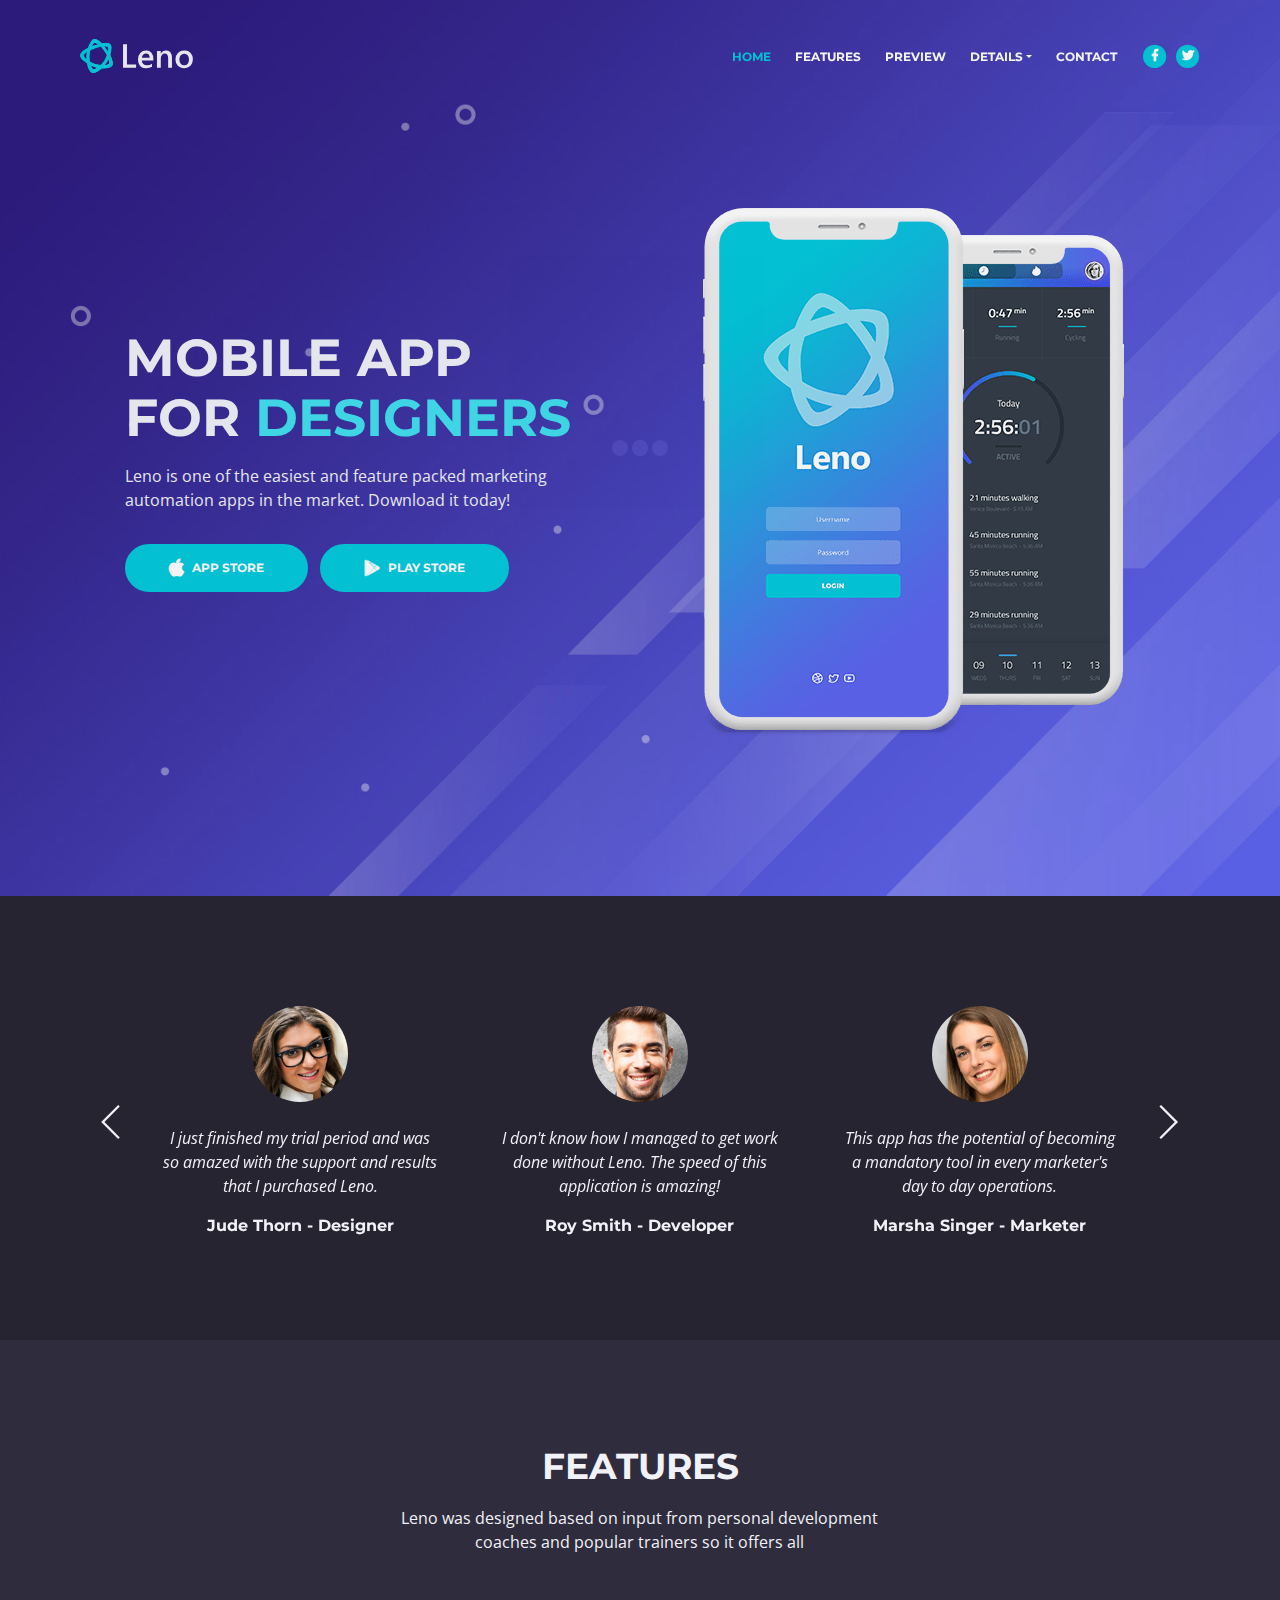
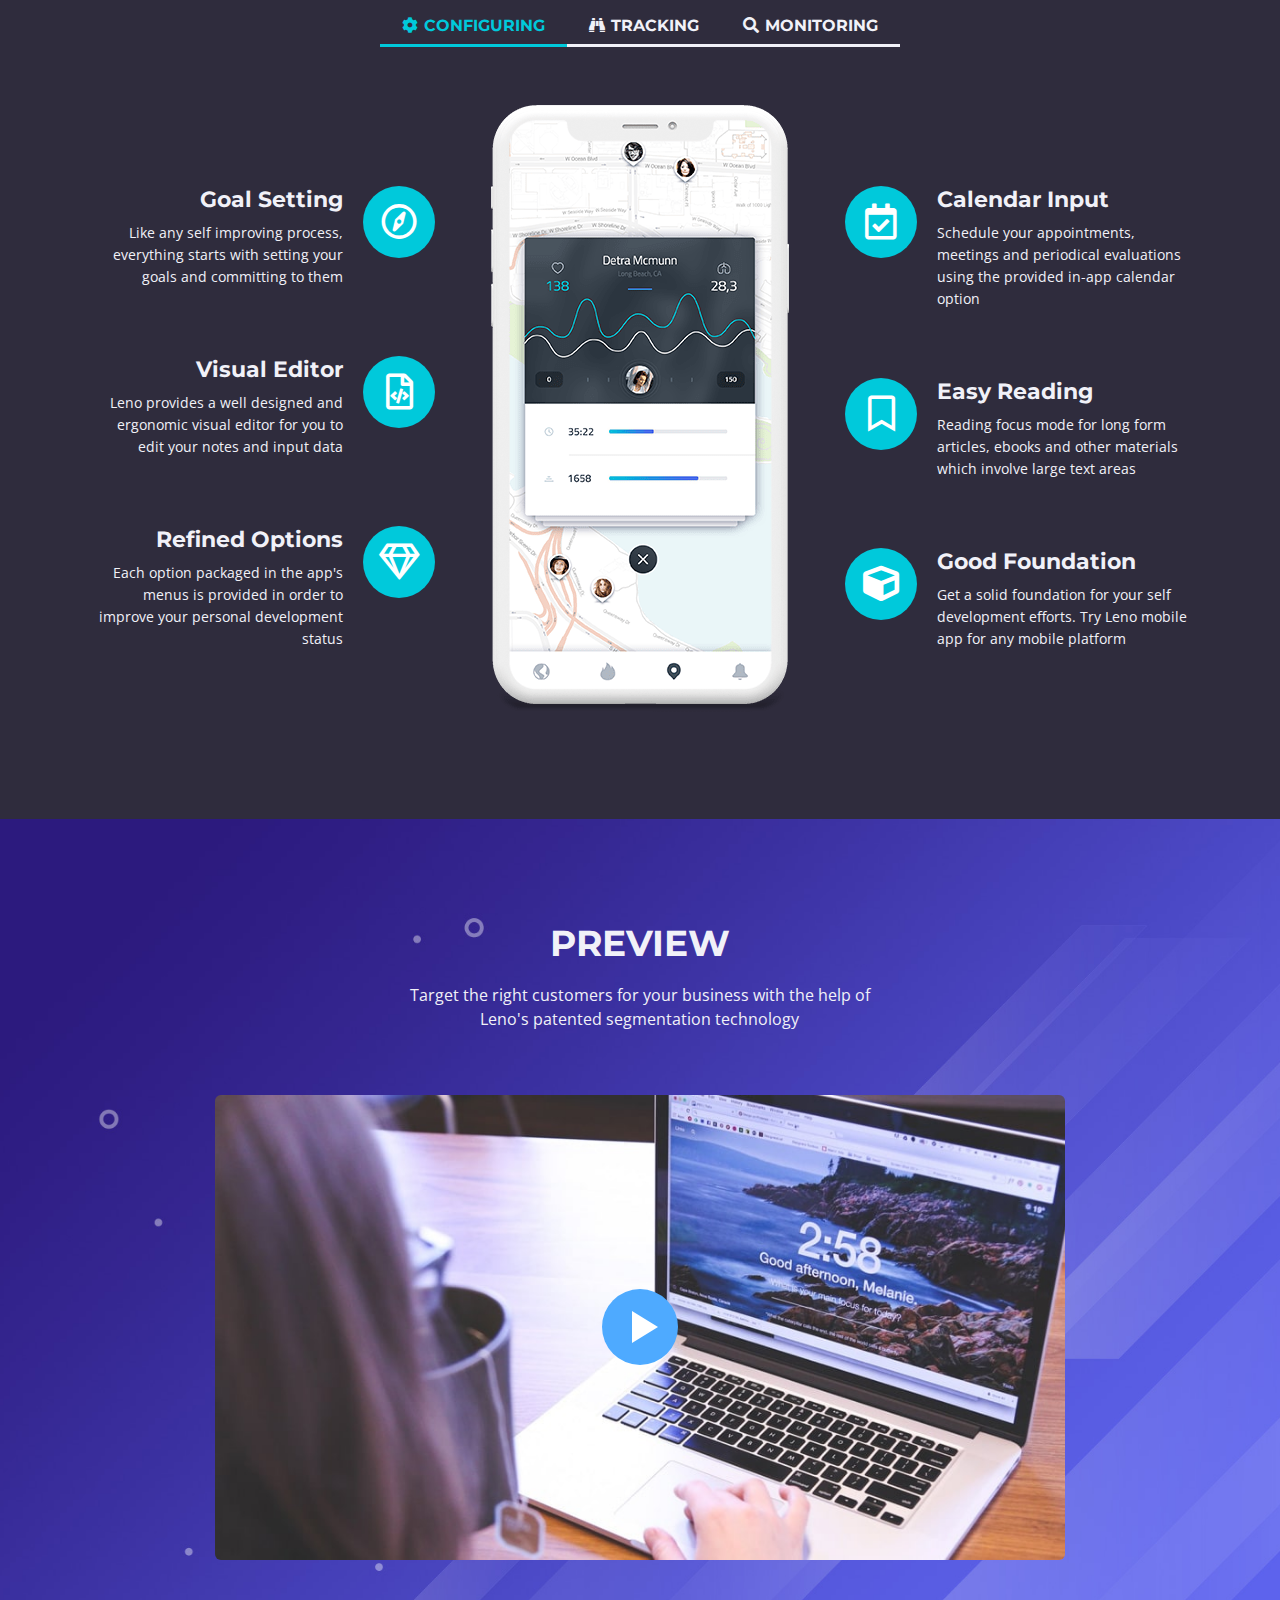
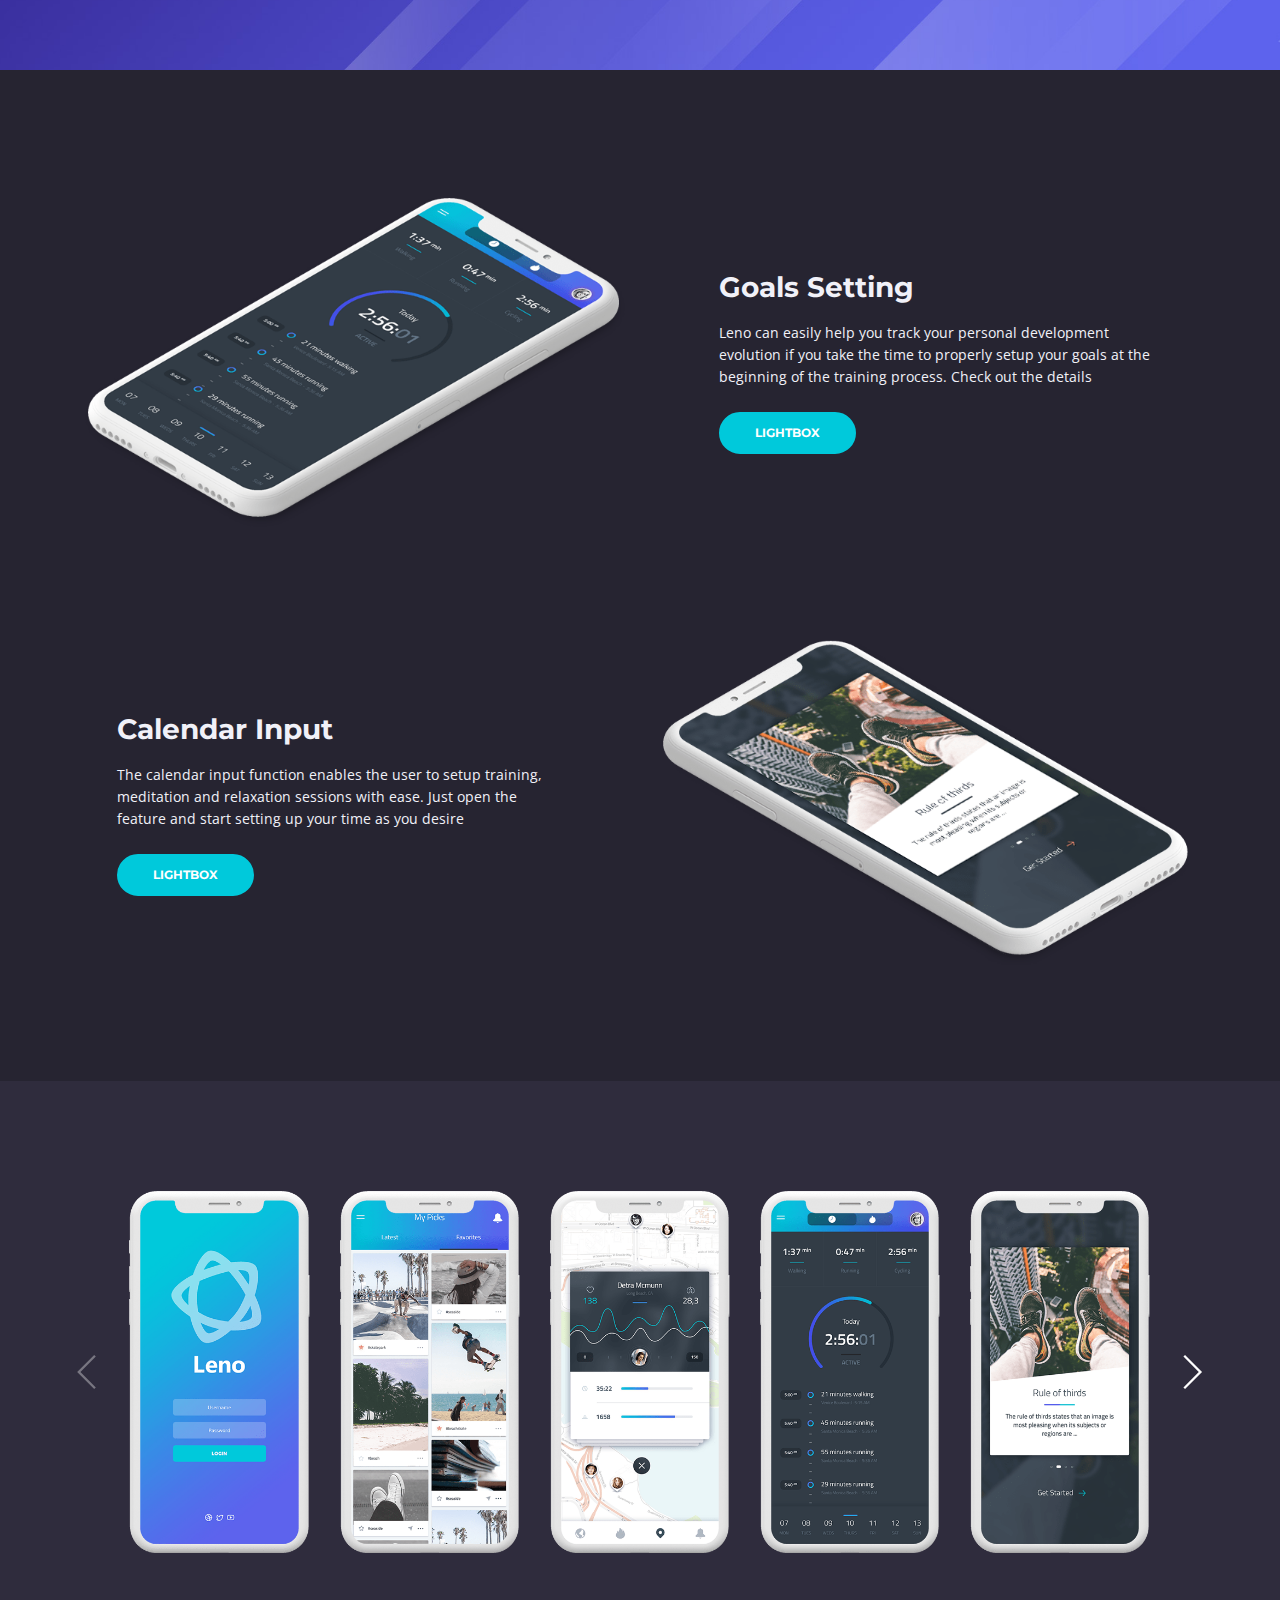
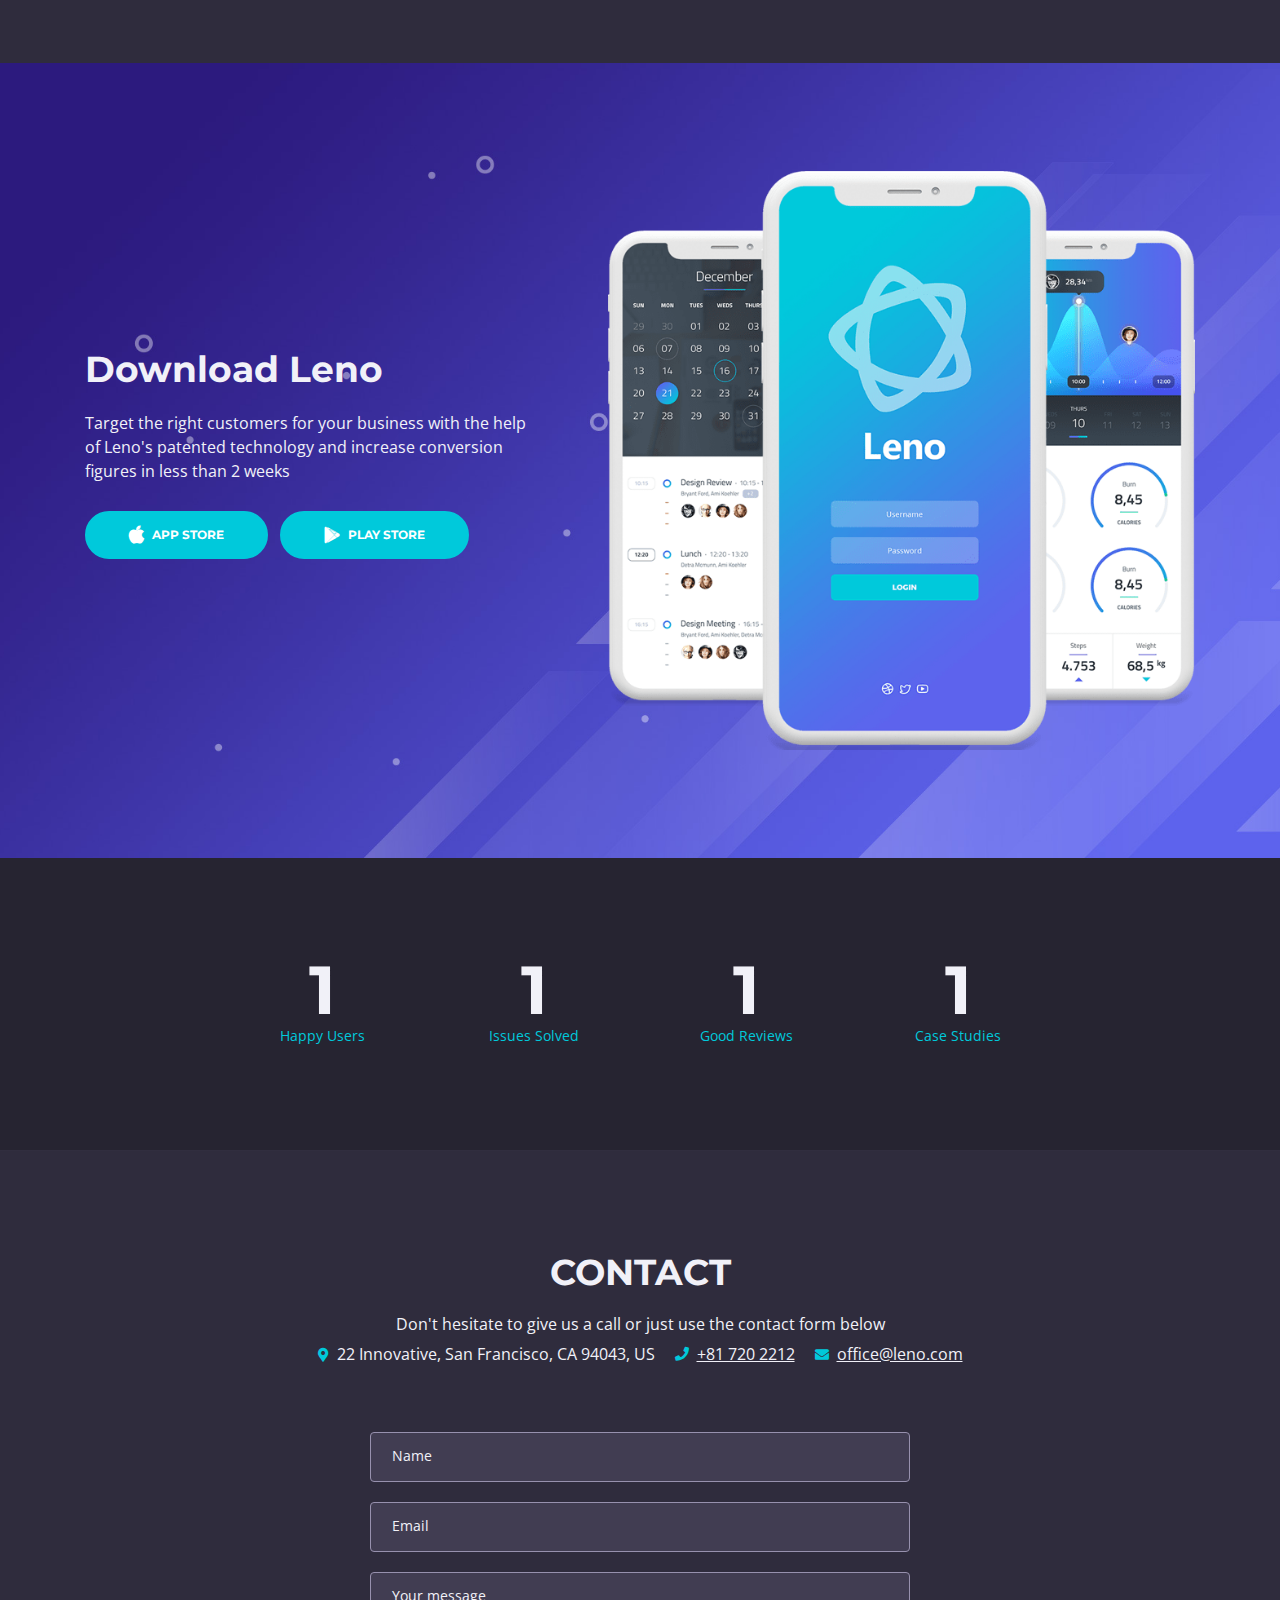
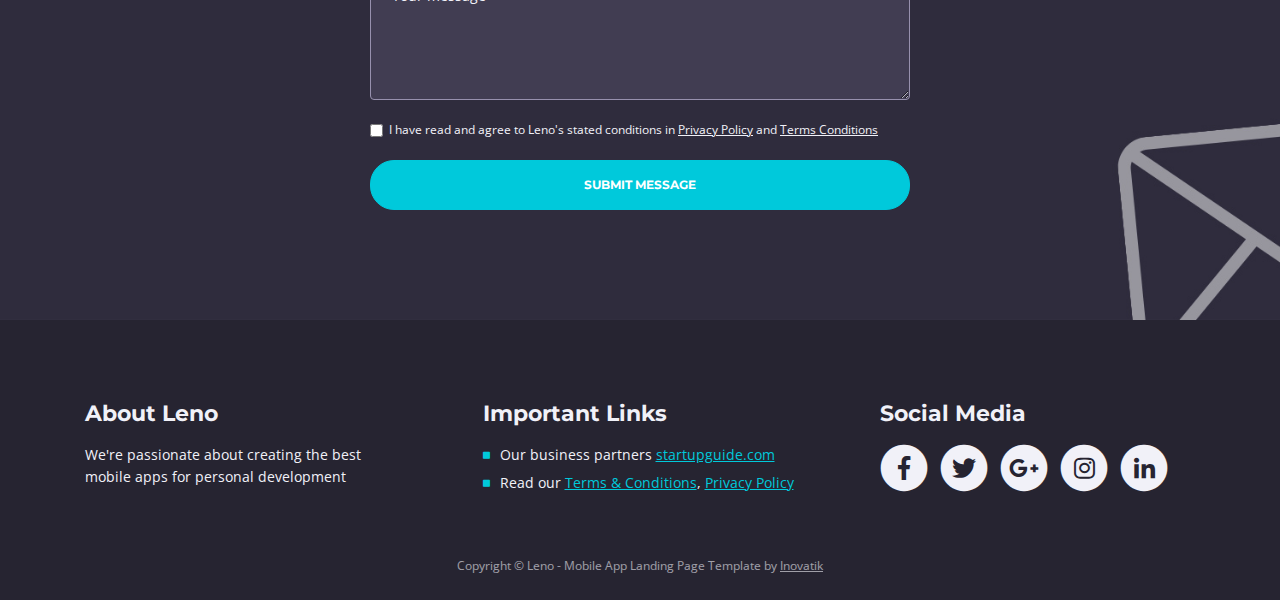
==== index.html @ 9de0ff95 "template" ====
<!DOCTYPE html>
<html lang="en">
<head>
    <meta charset="utf-8">
    <meta name="viewport" content="width=device-width, initial-scale=1, shrink-to-fit=no">
    
    <!-- SEO Meta Tags -->
    <meta name="description" content="Coin stats">
    <meta name="author" content="Thinkwik">

    <!-- OG Meta Tags to improve the way the post looks when you share the page on LinkedIn, Facebook, Google+ -->
	<meta property="og:site_name" content="" /> <!-- website name -->
	<meta property="og:site" content="" /> <!-- website link -->
	<meta property="og:title" content=""/> <!-- title shown in the actual shared post -->
	<meta property="og:description" content="" /> <!-- description shown in the actual shared post -->
	<meta property="og:image" content="" /> <!-- image link, make sure it's jpg -->
	<meta property="og:url" content="" /> <!-- where do you want your post to link to -->
	<meta property="og:type" content="article" />

    <!-- Website Title -->
    <title>Coin Stats</title>
    
    <!-- Styles -->
    <link href="https://fonts.googleapis.com/css?family=Montserrat:400,600,700" rel="stylesheet">
    <link href="https://fonts.googleapis.com/css?family=Open+Sans:400,400i,700,700i" rel="stylesheet">
    <link href="css/bootstrap.css" rel="stylesheet">
    <link href="css/fontawesome-all.css" rel="stylesheet">
    <link href="css/swiper.css" rel="stylesheet">
	<link href="css/magnific-popup.css" rel="stylesheet">
	<link href="css/styles.css" rel="stylesheet">
	
	<!-- Favicon  -->
    <link rel="icon" href="images/favicon.png">
</head>
<body data-spy="scroll" data-target=".fixed-top">
    
    <!-- Preloader -->
	<div class="spinner-wrapper">
        <div class="spinner">
            <div class="bounce1"></div>
            <div class="bounce2"></div>
            <div class="bounce3"></div>
        </div>
    </div>
    <!-- end of preloader -->
    

    <!-- Navbar -->
    <nav class="navbar navbar-expand-md navbar-dark navbar-custom fixed-top">
        <!-- Text Logo - Use this if you don't have a graphic logo -->
        <!-- <a class="navbar-brand logo-text page-scroll" href="index.html">Leno</a> -->

        <!-- Image Logo -->
        <a class="navbar-brand logo-image" href="index.html"><img src="images/logo.svg" alt="alternative"></a> 
        
        <!-- Mobile Menu Toggle Button -->
        <button class="navbar-toggler" type="button" data-toggle="collapse" data-target="#navbarsExampleDefault" aria-controls="navbarsExampleDefault" aria-expanded="false" aria-label="Toggle navigation">
            <span class="navbar-toggler-awesome fas fa-bars"></span>
            <span class="navbar-toggler-awesome fas fa-times"></span>
        </button>
        <!-- end of mobile menu toggle button -->

        <div class="collapse navbar-collapse" id="navbarsExampleDefault">
            <ul class="navbar-nav ml-auto">
                <li class="nav-item">
                    <a class="nav-link page-scroll" href="#header">HOME <span class="sr-only">(current)</span></a>
                </li>
                <li class="nav-item">
                    <a class="nav-link page-scroll" href="#features">FEATURES</a>
                </li>
                <li class="nav-item">
                    <a class="nav-link page-scroll" href="#preview">PREVIEW</a>
                </li>

                <!-- Dropdown Menu -->          
                <li class="nav-item dropdown">
                    <a class="nav-link dropdown-toggle page-scroll" href="#details" id="navbarDropdown" role="button" aria-haspopup="true" aria-expanded="false">DETAILS</a>
                    <div class="dropdown-menu" aria-labelledby="navbarDropdown">
                        <a class="dropdown-item" href="terms-conditions.html"><span class="item-text">TERMS CONDITIONS</span></a>
                        <div class="dropdown-items-divide-hr"></div>
                        <a class="dropdown-item" href="privacy-policy.html"><span class="item-text">PRIVACY POLICY</span></a>
                    </div>
                </li>
                <!-- end of dropdown menu -->

                <li class="nav-item">
                    <a class="nav-link page-scroll" href="#contact">CONTACT</a>
                </li>
            </ul>
            <span class="nav-item social-icons">
                <span class="fa-stack">
                    <a href="#your-link">
                        <i class="fas fa-circle fa-stack-2x"></i>
                        <i class="fab fa-facebook-f fa-stack-1x"></i>
                    </a>
                </span>
                <span class="fa-stack">
                    <a href="#your-link">
                        <i class="fas fa-circle fa-stack-2x"></i>
                        <i class="fab fa-twitter fa-stack-1x"></i>
                    </a>
                </span>
            </span>
        </div>
    </nav> <!-- end of navbar -->
    <!-- end of navbar -->


    <!-- Header -->
    <header id="header" class="header">
        <div class="header-content">
            <div class="container">
                <div class="row">
                    <div class="col-lg-6">
                        <div class="text-container">
                            <h1>MOBILE APP <br>FOR <span id="js-rotating">DESIGNERS, MARKETERS, DEVELOPERS</span></h1>
                            <p class="p-large">Leno is one of the easiest and feature packed marketing automation apps in the market. Download it today!</p>
                            <a class="btn-solid-lg page-scroll" href="#your-link"><i class="fab fa-apple"></i>APP STORE</a>
                            <a class="btn-solid-lg page-scroll" href="#your-link"><i class="fab fa-google-play"></i>PLAY STORE</a>
                        </div>
                    </div> <!-- end of col -->
                    <div class="col-lg-6">
                        <div class="image-container">
                            <img class="img-fluid" src="images/header-iphone.png" alt="alternative">
                        </div> <!-- end of image-container -->
                    </div> <!-- end of col -->
                </div> <!-- end of row -->
            </div> <!-- end of container -->
        </div> <!-- end of header-content -->
    </header> <!-- end of header -->
    <!-- end of header -->


    <!-- Testimonials -->
    <div class="slider-1">
        <div class="container">
            <div class="row">
                <div class="col-lg-12">

                    <!-- Card Slider -->
                    <div class="slider-container">
                        <div class="swiper-container card-slider">
                            <div class="swiper-wrapper">
                                
                                <!-- Slide -->
                                <div class="swiper-slide">
                                    <div class="card">
                                        <img class="card-image" src="images/testimonial-1.jpg" alt="alternative">
                                        <div class="card-body">
                                            <p class="testimonial-text">I just finished my trial period and was so amazed with the support and results that I purchased Leno.</p>
                                            <p class="testimonial-author">Jude Thorn - Designer</p>
                                        </div>
                                    </div>
                                </div> <!-- end of swiper-slide -->
                                <!-- end of slide -->
        
                                <!-- Slide -->
                                <div class="swiper-slide">
                                    <div class="card">
                                        <img class="card-image" src="images/testimonial-2.jpg" alt="alternative">
                                        <div class="card-body">
                                            <p class="testimonial-text">I don't know how I managed to get work done without Leno. The speed of this application is amazing!</p>
                                            <p class="testimonial-author">Roy Smith - Developer</p>
                                        </div>
                                    </div>        
                                </div> <!-- end of swiper-slide -->
                                <!-- end of slide -->
        
                                <!-- Slide -->
                                <div class="swiper-slide">
                                    <div class="card">
                                        <img class="card-image" src="images/testimonial-3.jpg" alt="alternative">
                                        <div class="card-body">
                                            <p class="testimonial-text">This app has the potential of becoming a mandatory tool in every marketer's day to day operations.</p>
                                            <p class="testimonial-author">Marsha Singer - Marketer</p>
                                        </div>
                                    </div>        
                                </div> <!-- end of swiper-slide -->
                                <!-- end of slide -->
        
                                <!-- Slide -->
                                <div class="swiper-slide">
                                    <div class="card">
                                        <img class="card-image" src="images/testimonial-4.jpg" alt="alternative">
                                        <div class="card-body">
                                            <p class="testimonial-text">Searching for a great marketing automation app was difficult but thankfully I found Leno.</p>
                                            <p class="testimonial-author">Tim Shaw - Designer</p>
                                        </div>
                                    </div>
                                </div> <!-- end of swiper-slide -->
                                <!-- end of slide -->
        
                                <!-- Slide -->
                                <div class="swiper-slide">
                                    <div class="card">
                                        <img class="card-image" src="images/testimonial-5.jpg" alt="alternative">
                                        <div class="card-body">
                                            <p class="testimonial-text">Leno's support team is amazing. They've helped me with some issues and I am so grateful to them.</p>
                                            <p class="testimonial-author">Lindsay Spice - Marketer</p>
                                        </div>
                                    </div>        
                                </div> <!-- end of swiper-slide -->
                                <!-- end of slide -->
        
                                <!-- Slide -->
                                <div class="swiper-slide">
                                    <div class="card">
                                        <img class="card-image" src="images/testimonial-6.jpg" alt="alternative">
                                        <div class="card-body">
                                            <p class="testimonial-text">Who would have thought that Leno can provide such amazing results in just a few weeks of use</p>
                                            <p class="testimonial-author">Ann Black - Developer</p>
                                        </div>
                                    </div>        
                                </div> <!-- end of swiper-slide -->
                                <!-- end of slide -->
                            
                            </div> <!-- end of swiper-wrapper -->
        
                            <!-- Add Arrows -->
                            <div class="swiper-button-next"></div>
                            <div class="swiper-button-prev"></div>
                            <!-- end of add arrows -->
        
                        </div> <!-- end of swiper-container -->
                    </div> <!-- end of slider-container -->
                    <!-- end of card slider -->

                </div> <!-- end of col -->
            </div> <!-- end of row -->
        </div> <!-- end of container -->
    </div> <!-- end of slider-1 -->
    <!-- end of testimonials -->
    

    <!-- Features -->
    <div id="features" class="tabs">
        <div class="container">
            <div class="row">
                <div class="col-lg-12">
                    <h2>FEATURES</h2>
                    <div class="p-heading p-large">Leno was designed based on input from personal development coaches and popular trainers so it offers all</div>
                </div> <!-- end of col -->
            </div> <!-- end of row -->
            <div class="row">

                <!-- Tabs Links -->
                <ul class="nav nav-tabs" id="lenoTabs" role="tablist">
                    <li class="nav-item">
                        <a class="nav-link active" id="nav-tab-1" data-toggle="tab" href="#tab-1" role="tab" aria-controls="tab-1" aria-selected="true"><i class="fas fa-cog"></i>CONFIGURING</a>
                    </li>
                    <li class="nav-item">
                        <a class="nav-link" id="nav-tab-2" data-toggle="tab" href="#tab-2" role="tab" aria-controls="tab-2" aria-selected="false"><i class="fas fa-binoculars"></i>TRACKING</a>
                    </li>
                    <li class="nav-item">
                        <a class="nav-link" id="nav-tab-3" data-toggle="tab" href="#tab-3" role="tab" aria-controls="tab-3" aria-selected="false"><i class="fas fa-search"></i>MONITORING</a>
                    </li>
                </ul>
                <!-- end of tabs links -->


                <!-- Tabs Content-->
                <div class="tab-content" id="lenoTabsContent">
                    
                    <!-- Tab -->
                    <div class="tab-pane fade show active" id="tab-1" role="tabpanel" aria-labelledby="tab-1">
                        <div class="container">
                            <div class="row">
                                
                                <!-- Icon Cards Pane -->
                                <div class="col-lg-4">
                                    <div class="card left-pane first">
                                        <div class="card-body">
                                            <div class="text-wrapper">
                                                <h4 class="card-title">Goal Setting</h4>
                                                <p>Like any self improving process, everything starts with setting your goals and committing to them</p>
                                            </div>
                                            <div class="card-icon">
                                                <i class="far fa-compass"></i>
                                            </div>
                                        </div>
                                    </div>
                                    <div class="card left-pane">
                                        <div class="card-body">
                                            <div class="text-wrapper">
                                                <h4 class="card-title">Visual Editor</h4>
                                                <p>Leno provides a well designed and ergonomic visual editor for you to edit your notes and input data</p>
                                            </div>
                                            <div class="card-icon">
                                                <i class="far fa-file-code"></i>
                                            </div>
                                        </div>
                                    </div>
                                    <div class="card left-pane">
                                        <div class="card-body">
                                            <div class="text-wrapper">
                                                <h4 class="card-title">Refined Options</h4>
                                                <p>Each option packaged in the app's menus is provided in order to improve your personal development status</p>
                                            </div>
                                            <div class="card-icon">
                                                <i class="far fa-gem"></i>
                                            </div>
                                        </div>
                                    </div>
                                </div>
                                <!-- end of icon cards pane -->

                                <!-- Image Pane -->
                                <div class="col-lg-4">
                                    <img class="img-fluid" src="images/features-iphone-1.png" alt="alternative">
                                </div>
                                <!-- end of image pane -->
                                
                                <!-- Icon Cards Pane -->
                                <div class="col-lg-4">
                                    <div class="card right-pane first">
                                        <div class="card-body">
                                            <div class="card-icon">
                                                <i class="far fa-calendar-check"></i>
                                            </div>
                                            <div class="text-wrapper">
                                                <h4 class="card-title">Calendar Input</h4>
                                                <p>Schedule your appointments, meetings and periodical evaluations using the provided in-app calendar option</p>
                                            </div>
                                        </div>
                                    </div>
                                    <div class="card right-pane">
                                        <div class="card-body">
                                            <div class="card-icon">
                                                <i class="far fa-bookmark"></i>
                                            </div>
                                            <div class="text-wrapper">
                                                <h4 class="card-title">Easy Reading</h4>
                                                <p>Reading focus mode for long form articles, ebooks and other materials which involve large text areas</p>
                                            </div>
                                        </div>
                                    </div>
                                    <div class="card right-pane">
                                        <div class="card-body">
                                            <div class="card-icon">
                                                <i class="fas fa-cube"></i>
                                            </div>
                                            <div class="text-wrapper">
                                                <h4 class="card-title">Good Foundation</h4>
                                                <p>Get a solid foundation for your self development efforts. Try Leno mobile app for any mobile platform</p>
                                            </div>
                                        </div>
                                    </div>
                                </div>
                                <!-- end of icon cards pane -->

                            </div> <!-- end of row -->
                        </div> <!-- end of container -->
                    </div> <!-- end of tab-pane -->
                    <!-- end of tab -->

                    <!-- Tab -->
                    <div class="tab-pane fade" id="tab-2" role="tabpanel" aria-labelledby="tab-2">
                        <div class="container">
                            <div class="row">

                                <!-- Image Pane -->
                                <div class="col-md-4">
                                    <img class="img-fluid" src="images/features-iphone-2.png" alt="alternative">
                                </div>
                                <!-- end of image pane -->
                                
                                <!-- Text And Icon Cards Area -->
                                <div class="col-md-8">
                                    <div class="text-area">
                                        <h3>Track Result Based On Your</h3>
                                        <p>After you've configured the app and settled on the data gathering techniques you can not start the information trackers and start collecting those <a class="turquoise" href="#your-link">interesting details</a>. You can always change them.</p>
                                    </div> <!-- end of text-area -->
                                    
                                    <div class="icon-cards-area">
                                            <div class="card">
                                                <div class="card-icon">
                                                    <i class="fas fa-cube"></i>
                                                </div>
                                                <div class="card-body">
                                                    <h4 class="card-title">Good Foundation</h4>
                                                    <p>Get a solid foundation for your self development efforts. Try Leno mobile app for any mobile platform</p>
                                                </div>
                                            </div>
                                            <div class="card">
                                                <div class="card-icon">
                                                    <i class="far fa-bookmark"></i>
                                                </div>
                                                <div class="card-body">
                                                    <h4 class="card-title">Easy Reading</h4>
                                                    <p>Reading focus mode for long form articles, ebooks and other materials which involve large text areas</p>
                                                </div>
                                            </div>
                                            <div class="card">
                                                <div class="card-icon">
                                                    <i class="far fa-calendar-check"></i>
                                                </div>
                                                <div class="card-body">
                                                    <h4 class="card-title">Calendar Input</h4>
                                                    <p>Schedule your appointments, meetings and periodical evaluations using the provided in-app calendar option</p>
                                                </div>
                                            </div>
                                            <div class="card">
                                                <div class="card-icon">
                                                    <i class="far fa-file-code"></i>
                                                </div>
                                                <div class="card-body">
                                                    <h4 class="card-title">Visual Editor</h4>
                                                    <p>Leno provides a well designed and ergonomic visual editor for you to edit your notes and input data</p>
                                                </div>
                                            </div>
                                    </div> <!-- end of icon cards area -->
                                </div> <!-- end of col-md-8 -->
                                <!-- end of text and icon cards area -->

                            </div> <!-- end of row -->
                        </div> <!-- end of container -->
                    </div> <!-- end of tab-pane -->
                    <!-- end of tab -->

                    <!-- Tab -->
                    <div class="tab-pane fade" id="tab-3" role="tabpanel" aria-labelledby="tab-3">
                        <div class="container">
                            <div class="row">

                                <!-- Text And Icon Cards Area -->
                                <div class="col-md-8">
                                    <div class="icon-cards-area">
                                        <div class="card">
                                            <div class="card-icon">
                                                <i class="far fa-calendar-check"></i>
                                            </div>
                                            <div class="card-body">
                                                <h4 class="card-title">Calendar Input</h4>
                                                <p>Schedule your appointments, meetings and periodical evaluations using the provided in-app calendar option</p>
                                            </div>
                                        </div>
                                        <div class="card">
                                            <div class="card-icon">
                                                <i class="far fa-file-code"></i>
                                            </div>
                                            <div class="card-body">
                                                <h4 class="card-title">Visual Editor</h4>
                                                <p>Leno provides a well designed and ergonomic visual editor for you to edit your notes and input data</p>
                                            </div>
                                        </div>
                                        <div class="card">
                                            <div class="card-icon">
                                                <i class="fas fa-cube"></i>
                                            </div>
                                            <div class="card-body">
                                                <h4 class="card-title">Good Foundation</h4>
                                                <p>Get a solid foundation for your self development efforts. Try Leno mobile app for any mobile platform</p>
                                            </div>
                                        </div>
                                        <div class="card">
                                            <div class="card-icon">
                                                <i class="far fa-bookmark"></i>
                                            </div>
                                            <div class="card-body">
                                                <h4 class="card-title">Easy Reading</h4>
                                                <p>Reading focus mode for long form articles, ebooks and other materials which involve large text areas</p>
                                            </div>
                                        </div>
                                    </div> <!-- end of icon cards area -->
                                    
                                    <div class="text-area">
                                        <h3>Monitoring Tools Evaluation</h3>
                                        <p>Monitor the evolution of your finances and health state using tools integrated in Leno. The generated real time reports can be filtered based on any <a class="turquoise" href="#your-link">desired criteria</a>.</p>
                                    </div> <!-- end of text-area -->
                                </div> <!-- end of col-md-8 -->
                                <!-- end of text and icon cards area -->

                                <!-- Image Pane -->
                                <div class="col-md-4">
                                    <img class="img-fluid" src="images/features-iphone-3.png" alt="alternative">
                                </div>
                                <!-- end of image pane -->
                                    
                            </div> <!-- end of row -->
                        </div> <!-- end of container -->
                    </div><!-- end of tab-pane -->
                    <!-- end of tab -->

                </div> <!-- end of tab-content -->
                <!-- end of tabs content -->

            </div> <!-- end of row --> 
        </div> <!-- end of container --> 
    </div> <!-- end of tabs -->
    <!-- end of features -->


    <!-- Video -->
    <div id="preview" class="basic-1">
        <div class="container">
            <div class="row">
                <div class="col-lg-12">
                    <h2>PREVIEW</h2>
                    <div class="p-heading p-large">Target the right customers for your business with the help of Leno's patented segmentation technology</div>
                </div> <!-- end of col -->
            </div> <!-- end of row -->
            <div class="row">
                <div class="col-lg-12">

                    <!-- Video Preview -->
                    <div class="image-container">
                        <div class="video-wrapper">
                            <a class="popup-youtube" href="https://www.youtube.com/watch?v=fLCjQJCekTs" data-effect="fadeIn">
                                <img class="img-fluid" src="images/video-frame.jpg" alt="alternative">
                                <span class="video-play-button">
                                    <span></span>
                                </span>
                            </a>
                        </div> <!-- end of video-wrapper -->
                    </div> <!-- end of image-container -->
                    <!-- end of video preview -->

                </div> <!-- end of col -->
            </div> <!-- end of row -->
        </div> <!-- end of container -->
    </div> <!-- end of basic-1 -->
    <!-- end of video -->


    <!-- Details 1 -->
    <div id="details" class="basic-2">
        <div class="container">
            <div class="row">
                <div class="col-lg-6">
                    <img class="img-fluid" src="images/details-1-iphone.png" alt="alternative">
                </div> <!-- end of col -->
                <div class="col-lg-6">
                    <div class="text-container">
                        <h3>Goals Setting</h3>
                        <p>Leno can easily help you track your personal development evolution if you take the time to properly setup your goals at the beginning of the training process. Check out the details</p>
                        <a class="btn-solid-reg popup-with-move-anim" href="#details-lightbox-1">LIGHTBOX</a>
                    </div> <!-- end of text-container -->
                </div> <!-- end of col -->
            </div> <!-- end of row -->
        </div> <!-- end of container -->
    </div> <!-- end of basic-2 -->
    <!-- end of details 1 -->


    <!-- Details 2 -->
    <div class="basic-3">
        <div class="second">
            <div class="container">
                <div class="row">
                    <div class="col-lg-6">
                        <div class="text-container">
                            <h3>Calendar Input</h3>
                            <p>The calendar input function enables the user to setup training, meditation and relaxation sessions with ease. Just open the feature and start setting up your time as you desire</p>
                            <a class="btn-solid-reg popup-with-move-anim" href="#details-lightbox-2">LIGHTBOX</a>
                        </div> <!-- end of text-container -->
                    </div> <!-- end of col -->
                    <div class="col-lg-6">
                        <img class="img-fluid" src="images/details-2-iphone.png" alt="alternative">
                    </div> <!-- end of col -->
                </div> <!-- end of row -->
            </div> <!-- end of container -->
        </div> <!-- end of second -->
    </div> <!-- end of basic-3 -->    
    <!-- end of details 2 -->


    <!-- Details Lightboxes -->
	<!-- Lightbox -->
	<div id="details-lightbox-1" class="lightbox-basic zoom-anim-dialog mfp-hide">
		<div class="row">
			<button title="Close (Esc)" type="button" class="mfp-close x-button">×</button>
			<div class="col-lg-6">
				<img class="img-fluid" src="images/details-lightbox-1.png" alt="alternative">
			</div>
			<div class="col-lg-6">
				<h3>Goals Setting</h3>
				<hr>
                <p>Leno can easily help you track your personal development evolution if you take the time to set it up.</p>
                <h4>User Feedback</h4>
                <p>This is a great app which can help you save time and make your live easier. And it will help improve your productivity levels.</p>
                <p>You should definitely give it a try when you need a good app.</p>
				<table>
					<tr><td class="icon-cell"><i class="fas fa-desktop"></i></td><td>Responsive layout</td></tr>
					<tr><td class="icon-cell"><i class="fas fa-bullhorn"></i></td><td>Distinctive CTAs</td></tr>
					<tr><td class="icon-cell"><i class="fas fa-image"></i></td><td>Image gallery slider</td></tr>
					<tr><td class="icon-cell"><i class="fas fa-envelope"></i></td><td>Contact forms</td></tr>
					<tr><td class="icon-cell"><i class="fab fa-font-awesome-flag"></i></td><td>FontAwesome icons</td></tr>
					<tr><td class="icon-cell"><i class="fas fa-code"></i></td><td>Well-structured code</td></tr>
				</table>
				<a class="btn-solid-reg" href="#your-link">DETAILS</a> <a class="btn-outline-reg mfp-close as-button" href="#details">BACK</a> 
			</div>
		</div> <!-- end of row -->
    </div> <!-- end of lightbox-basic -->
    <!-- end of lightbox -->
    
    <!-- Lightbox -->
    <div id="details-lightbox-2" class="lightbox-basic zoom-anim-dialog mfp-hide">
		<div class="row">
			<button title="Close (Esc)" type="button" class="mfp-close x-button">×</button>
			<div class="col-lg-6">
				<img class="img-fluid" src="images/details-lightbox-2.png" alt="alternative">
			</div>
			<div class="col-lg-6">
				<h3>Calendar Input</h3>
				<hr>
                <p>The calendar input function enables the user to setup training, meditation and relaxation sessions with ease.</p>
                <h4>User Feedback</h4>
                <p>This is a great app which can help you save time and make your live easier. And it will help improve your productivity levels.</p>
                <p>You should definitely give it a try when you need a good app.</p>
				<table>
					<tr><td class="icon-cell"><i class="fas fa-desktop"></i></td><td>Responsive layout</td></tr>
					<tr><td class="icon-cell"><i class="fas fa-bullhorn"></i></td><td>Distinctive CTAs</td></tr>
					<tr><td class="icon-cell"><i class="fas fa-image"></i></td><td>Image gallery slider</td></tr>
					<tr><td class="icon-cell"><i class="fas fa-envelope"></i></td><td>Contact forms</td></tr>
					<tr><td class="icon-cell"><i class="fab fa-font-awesome-flag"></i></td><td>FontAwesome icons</td></tr>
					<tr><td class="icon-cell"><i class="fas fa-code"></i></td><td>Well-structured code</td></tr>
				</table>
				<a class="btn-solid-reg" href="#your-link">DETAILS</a> <a class="btn-outline-reg mfp-close as-button" href="#details">BACK</a>
			</div>
		</div> <!-- end of row -->
    </div> <!-- end of lightbox-basic -->
    <!-- end of lightbox -->
    <!-- end of details lightboxes -->


    <!-- Screenshots -->
    <div class="slider-2">
        <div class="container">
            <div class="row">
                <div class="col-lg-12">
                    
                    <!-- Image Slider -->
                    <div class="slider-container">
                        <div class="swiper-container image-slider">
                            <div class="swiper-wrapper">
                                
                                <!-- Slide -->
                                <div class="swiper-slide">
                                    <a href="images/screenshot-1.png" class="popup-link" data-effect="fadeIn">
                                        <img class="img-fluid" src="images/screenshot-1.png" alt="alternative">
                                    </a>
                                </div>
                                <!-- end of slide -->
                                
                                <!-- Slide -->
                                <div class="swiper-slide">
                                    <a href="images/screenshot-2.png" class="popup-link" data-effect="fadeIn">
                                        <img class="img-fluid" src="images/screenshot-2.png" alt="alternative">
                                    </a>
                                </div>
                                <!-- end of slide -->

                                <!-- Slide -->
                                <div class="swiper-slide">
                                    <a href="images/screenshot-3.png" class="popup-link" data-effect="fadeIn">
                                        <img class="img-fluid" src="images/screenshot-3.png" alt="alternative">
                                    </a>
                                </div>
                                <!-- end of slide -->

                                <!-- Slide -->
                                <div class="swiper-slide">
                                    <a href="images/screenshot-4.png" class="popup-link" data-effect="fadeIn">
                                        <img class="img-fluid" src="images/screenshot-4.png" alt="alternative">
                                    </a>
                                </div>
                                <!-- end of slide -->

                                <!-- Slide -->
                                <div class="swiper-slide">
                                    <a href="images/screenshot-5.png" class="popup-link" data-effect="fadeIn">
                                        <img class="img-fluid" src="images/screenshot-5.png" alt="alternative">
                                    </a>
                                </div>
                                <!-- end of slide -->
                                
                                <!-- Slide -->
                                <div class="swiper-slide">
                                    <a href="images/screenshot-6.png" class="popup-link" data-effect="fadeIn">
                                        <img class="img-fluid" src="images/screenshot-6.png" alt="alternative">
                                    </a>
                                </div>
                                <!-- end of slide -->

                                <!-- Slide -->
                                <div class="swiper-slide">
                                    <a href="images/screenshot-7.png" class="popup-link" data-effect="fadeIn">
                                        <img class="img-fluid" src="images/screenshot-7.png" alt="alternative">
                                    </a>
                                </div>
                                <!-- end of slide -->

                                <!-- Slide -->
                                <div class="swiper-slide">
                                    <a href="images/screenshot-8.png" class="popup-link" data-effect="fadeIn">
                                        <img class="img-fluid" src="images/screenshot-8.png" alt="alternative">
                                    </a>
                                </div>
                                <!-- end of slide -->

                                <!-- Slide -->
                                <div class="swiper-slide">
                                    <a href="images/screenshot-9.png" class="popup-link" data-effect="fadeIn">
                                        <img class="img-fluid" src="images/screenshot-9.png" alt="alternative">
                                    </a>
                                </div>
                                <!-- end of slide -->

                                <!-- Slide -->
                                <div class="swiper-slide">
                                    <a href="images/screenshot-10.png" class="popup-link" data-effect="fadeIn">
                                        <img class="img-fluid" src="images/screenshot-10.png" alt="alternative">
                                    </a>
                                </div>
                                <!-- end of slide -->
                                
                            </div> <!-- end of swiper-wrapper -->

                            <!-- Add Arrows -->
                            <div class="swiper-button-next"></div>
                            <div class="swiper-button-prev"></div>
                            <!-- end of add arrows -->

                        </div> <!-- end of swiper-container -->
                    </div> <!-- end of slider-container -->
                    <!-- end of image slider -->

                </div> <!-- end of col -->
            </div> <!-- end of row -->
        </div> <!-- end of container -->
    </div> <!-- end of slider-2 -->
    <!-- end of screenshots -->


    <!-- Download -->
    <div class="basic-4">
        <div class="container">
            <div class="row">
                <div class="col-lg-6 col-xl-5">
                    <div class="text-container">
                        <h2>Download <span class="blue">Leno</span></h2>
                        <p class="p-large">Target the right customers for your business with the help of Leno's patented technology and increase conversion figures in less than 2 weeks</p>
                        <a class="btn-solid-lg" href="#your-link"><i class="fab fa-apple"></i>APP STORE</a>
                        <a class="btn-solid-lg" href="#your-link"><i class="fab fa-google-play"></i>PLAY STORE</a>
                    </div> <!-- end of text-container -->
                </div> <!-- end of col -->
                <div class="col-lg-6 col-xl-7">
                    <div class="image-container">
                        <img class="img-fluid" src="images/download.png" alt="alternative">
                    </div> <!-- end of img-container -->
                </div> <!-- end of col -->
            </div> <!-- end of row -->
        </div> <!-- end of container -->
    </div> <!-- end of basic-4 -->
    <!-- end of download -->


    <!-- Statistics -->
    <div class="counter">
        <div class="container">
            <div class="row">
                <div class="col-lg-12">
                    
                    <!-- Counter -->
                    <div id="counter">
                        <div class="cell">
                            <div class="counter-value number-count" data-count="231">1</div>
                            <p class="counter-info">Happy Users</p>
                        </div>
                        <div class="cell">
                            <div class="counter-value number-count" data-count="85">1</div>
                            <p class="counter-info">Issues Solved</p>
                        </div>
                        <div class="cell">
                            <div class="counter-value number-count" data-count="59">1</div>
                            <p class="counter-info">Good Reviews</p>
                        </div>
                        <div class="cell">
                            <div class="counter-value number-count" data-count="127">1</div>
                            <p class="counter-info">Case Studies</p>
                        </div>
                    </div>
                    <!-- end of counter -->
                    
                </div> <!-- end of col -->
            </div> <!-- end of row -->
        </div> <!-- end of container -->
    </div> <!-- end of counter -->
    <!-- end of statistics -->


    <!-- Contact -->
    <div id="contact" class="form">
        <div class="container">
            <div class="row">
                <div class="col-lg-12">
                    <h2>CONTACT</h2>
                    <ul class="list-unstyled li-space-lg">
                        <li class="address">Don't hesitate to give us a call or just use the contact form below</li>
                        <li><i class="fas fa-map-marker-alt"></i>22 Innovative, San Francisco, CA 94043, US</li>
                        <li><i class="fas fa-phone"></i><a class="blue" href="tel:003024630820">+81 720 2212</a></li>
                        <li><i class="fas fa-envelope"></i><a class="blue" href="mailto:office@leno.com">office@leno.com</a></li>
                    </ul>
                </div> <!-- end of col -->
            </div> <!-- end of row -->
            <div class="row">
                <div class="col-lg-6 offset-lg-3">
                    
                    <!-- Contact Form -->
                    <form id="contactForm" data-toggle="validator" data-focus="false">
                        <div class="form-group">
                            <input type="text" class="form-control-input" id="cname" required>
                            <label class="label-control" for="cname">Name</label>
                            <div class="help-block with-errors"></div>
                        </div>
                        <div class="form-group">
                            <input type="email" class="form-control-input" id="cemail" required>
                            <label class="label-control" for="cemail">Email</label>
                            <div class="help-block with-errors"></div>
                        </div>
                        <div class="form-group">
                            <textarea class="form-control-textarea" id="cmessage" required></textarea>
                            <label class="label-control" for="cmessage">Your message</label>
                            <div class="help-block with-errors"></div>
                        </div>
                        <div class="form-group checkbox">
                            <input type="checkbox" id="cterms" value="Agreed-to-Terms" required>I have read and agree to Leno's stated conditions in <a href="privacy-policy.html">Privacy Policy</a> and <a href="terms-conditions.html">Terms Conditions</a> 
                            <div class="help-block with-errors"></div>
                        </div>
                        <div class="form-group">
                            <button type="submit" class="form-control-submit-button">SUBMIT MESSAGE</button>
                        </div>
                        <div class="form-message">
                            <div id="cmsgSubmit" class="h3 text-center hidden"></div>
                        </div>
                    </form>
                    <!-- end of contact form -->

                </div> <!-- end of col -->
            </div> <!-- end of row -->
        </div> <!-- end of container -->
    </div> <!-- end of form -->
    <!-- end of contact -->


    <!-- Footer -->
    <div class="footer">
        <div class="container">
            <div class="row">
                <div class="col-md-4">
                    <div class="footer-col">
                        <h4>About Leno</h4>
                        <p>We're passionate about creating the best mobile apps for personal development</p>
                    </div>
                </div> <!-- end of col -->
                <div class="col-md-4">
                    <div class="footer-col middle">
                        <h4>Important Links</h4>
                        <ul class="list-unstyled li-space-lg">
                            <li class="media">
                                <i class="fas fa-square"></i>
                                <div class="media-body">Our business partners <a class="turquoise" href="#your-link">startupguide.com</a></div>
                            </li>
                            <li class="media">
                                <i class="fas fa-square"></i>
                                <div class="media-body">Read our <a class="turquoise" href="terms-conditions.html">Terms & Conditions</a>, <a class="turquoise" href="privacy-policy.html">Privacy Policy</a></div>
                            </li>
                        </ul>
                    </div>
                </div> <!-- end of col -->
                <div class="col-md-4">
                    <div class="footer-col last">
                        <h4>Social Media</h4>
                        <span class="fa-stack">
                            <a href="#your-link">
                                <i class="fas fa-circle fa-stack-2x"></i>
                                <i class="fab fa-facebook-f fa-stack-1x"></i>
                            </a>
                        </span>
                        <span class="fa-stack">
                            <a href="#your-link">
                                <i class="fas fa-circle fa-stack-2x"></i>
                                <i class="fab fa-twitter fa-stack-1x"></i>
                            </a>
                        </span>
                        <span class="fa-stack">
                            <a href="#your-link">
                                <i class="fas fa-circle fa-stack-2x"></i>
                                <i class="fab fa-google-plus-g fa-stack-1x"></i>
                            </a>
                        </span>
                        <span class="fa-stack">
                            <a href="#your-link">
                                <i class="fas fa-circle fa-stack-2x"></i>
                                <i class="fab fa-instagram fa-stack-1x"></i>
                            </a>
                        </span>
                        <span class="fa-stack">
                            <a href="#your-link">
                                <i class="fas fa-circle fa-stack-2x"></i>
                                <i class="fab fa-linkedin-in fa-stack-1x"></i>
                            </a>
                        </span>
                    </div> 
                </div> <!-- end of col -->
            </div> <!-- end of row -->
        </div> <!-- end of container -->
    </div> <!-- end of footer -->  
    <!-- end of footer -->


    <!-- Copyright -->
    <div class="copyright">
        <div class="container">
            <div class="row">
                <div class="col-lg-12">
                    <p class="p-small">Copyright © Leno - Mobile App Landing Page Template by <a href="http://www.inovatik.com">Inovatik</a></p>
                </div> <!-- end of col -->
            </div> <!-- enf of row -->
        </div> <!-- end of container -->
    </div> <!-- end of copyright --> 
    <!-- end of copyright -->
    
    	
    <!-- Scripts -->
    <script src="js/jquery.min.js"></script> <!-- jQuery for Bootstrap's JavaScript plugins -->
    <script src="js/popper.min.js"></script> <!-- Popper tooltip library for Bootstrap -->
    <script src="js/bootstrap.min.js"></script> <!-- Bootstrap framework -->
    <script src="js/jquery.easing.min.js"></script> <!-- jQuery Easing for smooth scrolling between anchors -->
    <script src="js/swiper.min.js"></script> <!-- Swiper for image and text sliders -->
    <script src="js/jquery.magnific-popup.js"></script> <!-- Magnific Popup for lightboxes -->
    <script src="js/morphext.min.js"></script> <!-- Morphtext rotating text in the header -->
    <script src="js/validator.min.js"></script> <!-- Validator.js - Bootstrap plugin that validates forms -->
    <script src="js/scripts.js"></script> <!-- Custom scripts -->
</body>
</html>
---- css/styles.css ----
/* Template: Juno - Multipurpose Landing Page Pack
   Author: InovatikThemes
   Created: Mar 2019
   Description: Master CSS file
*/

/*****************************************
Table Of Contents:

01. General Styles
02. Preloader
03. Navigation
04. Header
05. Features
******************************************/

/*****************************************
Colors:

- Text, navbar links - white #f1f1f8
- Buttons, bullets, icons - turquoise #00c9db
- Navbar - navy #4633af
- Backgrounds - dark denim #262431
- Backgrounds - denim #2f2c3d
******************************************/


/******************************/
/*     01. General Styles     */
/******************************/
body,
html {
    width: 100%;
	height: 100%;
}

body, p {
	color: #f1f1f8; 
	font: 400 0.875rem/1.375rem "Open Sans", sans-serif;
}

.p-large {
	color: #f1f1f8;
	font: 400 1rem/1.5rem "Open Sans", sans-serif;
}

.p-small {
	color: #f1f1f8;
	font: 400 0.75rem/1.25rem "Open Sans", sans-serif;
}

.p-heading {
	margin-bottom: 3.75rem;
	text-align: center;
}

.li-space-lg li {
	margin-bottom: 0.375rem;
}

.indent {
	padding-left: 1.25rem;
}

h1 {
	color: #f1f1f8;
	font: 700 2.5rem/2.875rem "Montserrat", sans-serif;
}

h2 {
	color: #f1f1f8;
	font: 700 2.25rem/2.75rem "Montserrat", sans-serif;
}

h3 {
	color: #f1f1f8;
	font: 700 1.75rem/2.125rem "Montserrat", sans-serif;
}

h4 {
	color: #f1f1f8;
	font: 700 1.375rem/1.75rem "Montserrat", sans-serif;
}

h5 {
	color: #f1f1f8;
	font: 700 1.125rem/1.625rem "Montserrat", sans-serif;
}

h6 {
	color: #f1f1f8;
	font: 700 1rem/1.5rem "Montserrat", sans-serif;
}

a {
	color: #f1f1f8;
	text-decoration: underline;
}

a:hover {
	color: #f1f1f8;
	text-decoration: underline;
}

a.turquoise {
	color: #00c9db;
}

a.white {
	color: #fff;
}

.testimonial-text {
	font: italic 400 1rem/1.5rem "Open Sans", sans-serif;
}

.testimonial-author {
	font: 700 1rem/1.5rem "Montserrat", sans-serif;
}

.btn-solid-reg {
	display: inline-block;
	padding: 1.1875rem 2.125rem 1.1875rem 2.125rem;
	border: 0.125rem solid #00c9db;
	border-radius: 2rem;
	background-color: #00c9db;
	color: #fff;
	font: 700 0.75rem/0 "Montserrat", sans-serif;
	text-decoration: none;
	transition: all 0.2s;
}

.btn-solid-reg:hover {
	background-color: transparent;
	color: #00c9db;
	text-decoration: none;
}

.btn-solid-lg {
	display: inline-block;
	padding: 1.375rem 2.625rem 1.375rem 2.625rem;
	border: 0.125rem solid #00c9db;
	border-radius: 2rem;
	background-color: #00c9db;
	color: #fff;
	font: 700 0.75rem/0 "Montserrat", sans-serif;
	text-decoration: none;
	transition: all 0.2s;
}

.btn-solid-lg:hover {
	background-color: transparent;
	color: #00c9db;
	text-decoration: none;
}

.btn-solid-lg .fab {
	margin-right: 0.5rem;
	font-size: 1.25rem;
	line-height: 0;
	vertical-align: top;
}

.btn-solid-lg .fab.fa-google-play {
	font-size: 1rem;
}

.btn-outline-reg {
	display: inline-block;
	padding: 1.1875rem 2.125rem 1.1875rem 2.125rem;
	border: 0.125rem solid #00c9db;
	border-radius: 2rem;
	background-color: transparent;
	color: #00c9db;
	font: 700 0.75rem/0 "Montserrat", sans-serif;
	text-decoration: none;
	transition: all 0.2s;
}

.btn-outline-reg:hover {
	background-color: #00c9db;
	color: #fff;
	text-decoration: none;
}

.btn-outline-lg {
	display: inline-block;
	padding: 1.375rem 2.625rem 1.375rem 2.625rem;
	border: 0.125rem solid #00c9db;
	border-radius: 2rem;
	background-color: transparent;
	color: #00c9db;
	font: 700 0.75rem/0 "Montserrat", sans-serif;
	text-decoration: none;
	transition: all 0.2s;
}

.btn-outline-lg:hover {
	background-color: #00c9db;
	color: #fff;
	text-decoration: none;
}

.btn-outline-sm {
	display: inline-block;
	padding: 1rem 1.625rem 0.875rem 1.625rem;
	border: 0.125rem solid #00c9db;
	border-radius: 2rem;
	background-color: transparent;
	color: #00c9db;
	font: 700 0.625rem/0 "Montserrat", sans-serif;
	text-decoration: none;
	transition: all 0.2s;
}

.btn-outline-sm:hover {
	background-color: #00c9db;
	color: #fff;
	text-decoration: none;
}

.form-group {
	position: relative;
	margin-bottom: 1.25rem;
}

.form-group.has-error.has-danger {
	margin-bottom: 0.625rem;
}

.form-group.has-error.has-danger .help-block.with-errors ul {
	margin-top: 0.375rem;
}

.label-control {
	position: absolute;
	top: 0.87rem;
	left: 1.375rem;
	color: #f1f1f8;
	opacity: 1;
	font: 400 0.875rem/1.375rem "Open Sans", sans-serif;
	cursor: text;
	transition: all 0.2s ease;
}

/* IE10+ hack to solve lower label text position compared to the rest of the browsers */
@media screen and (-ms-high-contrast: active), screen and (-ms-high-contrast: none) {  
	.label-control {
		top: 0.9375rem;
	}
}

.form-control-input:focus + .label-control,
.form-control-input.notEmpty + .label-control,
.form-control-textarea:focus + .label-control,
.form-control-textarea.notEmpty + .label-control {
	top: 0.125rem;
	opacity: 1;
	font-size: 0.75rem;
	font-weight: 700;
}

.form-control-input,
.form-control-select {
	display: block; /* needed for proper display of the label in Firefox, IE, Edge */
	width: 100%;
	padding-top: 1.0625rem;
	padding-bottom: 0.0625rem;
	padding-left: 1.3125rem;
	border: 1px solid #9791ae;
	border-radius: 0.25rem;
	background-color: #413d52;
	color: #f1f1f8;
	font: 400 0.875rem/1.875rem "Open Sans", sans-serif;
	transition: all 0.2s;
	-webkit-appearance: none; /* removes inner shadow on form inputs on ios safari */
}

.form-control-select {
	padding-top: 0.5rem;
	padding-bottom: 0.5rem;
	height: 3rem;
}

/* IE10+ hack to solve lower label text position compared to the rest of the browsers */
@media screen and (-ms-high-contrast: active), screen and (-ms-high-contrast: none) {  
	.form-control-input {
		padding-top: 1.25rem;
		padding-bottom: 0.75rem;
		line-height: 1.75rem;
	}

	.form-control-select {
		padding-top: 0.875rem;
		padding-bottom: 0.75rem;
		height: 3.125rem;
		line-height: 2.125rem;
	}
}

select {
    /* you should keep these first rules in place to maintain cross-browser behavior */
    -webkit-appearance: none;
	-moz-appearance: none;
	-ms-appearance: none;
    -o-appearance: none;
    appearance: none;
    background-image: url('../images/down-arrow.png');
    background-position: 96% 50%;
    background-repeat: no-repeat;
    outline: none;
}

select::-ms-expand {
    display: none; /* removes the ugly default down arrow on select form field in IE11 */
}

.form-control-textarea {
	display: block; /* used to eliminate a bottom gap difference between Chrome and IE/FF */
	width: 100%;
	height: 8rem; /* used instead of html rows to normalize height between Chrome and IE/FF */
	padding-top: 1.25rem;
	padding-left: 1.3125rem;
	border: 1px solid #9791ae;
	border-radius: 0.25rem;
	background-color: #413d52;
	color: #f1f1f8;
	font: 400 0.875rem/1.75rem "Open Sans", sans-serif;
	transition: all 0.2s;
}

.form-control-input:focus,
.form-control-select:focus,
.form-control-textarea:focus {
	border: 1px solid #f1f1f8;
	outline: none; /* Removes blue border on focus */
}

.form-control-input:hover,
.form-control-select:hover,
.form-control-textarea:hover {
	border: 1px solid #f1f1f8;
}

.checkbox {
	font: 400 0.75rem/1.25rem "Open Sans", sans-serif;
}

input[type='checkbox'] {
	vertical-align: -15%;
	margin-right: 0.375rem;
}

/* IE10+ hack to raise checkbox field position compared to the rest of the browsers */
@media screen and (-ms-high-contrast: active), screen and (-ms-high-contrast: none) {  
	input[type='checkbox'] {
		vertical-align: -9%;
	}
}

.form-control-submit-button {
	display: inline-block;
	width: 100%;
	height: 3.125rem;
	border: 1px solid #00c9db;
	border-radius: 1.5rem;
	background-color: #00c9db;
	color: #fff;
	font: 700 0.75rem/1.75rem "Montserrat", sans-serif;
	cursor: pointer;
	transition: all 0.2s;
}

.form-control-submit-button:hover {
	background-color: transparent;
	color: #00c9db;
}

/* Form Success And Error Message Formatting */
#cmsgSubmit.h3.text-center.tada.animated,
#pmsgSubmit.h3.text-center.tada.animated,
#cmsgSubmit.h3.text-center,
#pmsgSubmit.h3.text-center {
	display: block;
	margin-bottom: 0;
	color: #f1f1f8;
	font: 400 1.125rem/1rem "Open Sans", sans-serif;
}

.help-block.with-errors .list-unstyled {
	color: #f1f1f8;
	font-size: 0.75rem;
	line-height: 1.125rem;
	text-align: left;
}

.help-block.with-errors ul {
	margin-bottom: 0;
}
/* end of form success and error message formatting */

/* Form Success And Error Message Animation - Animate.css */
@-webkit-keyframes tada {
	from {
		-webkit-transform: scale3d(1, 1, 1);
		-ms-transform: scale3d(1, 1, 1);
		transform: scale3d(1, 1, 1);
	}
	10%, 20% {
		-webkit-transform: scale3d(.9, .9, .9) rotate3d(0, 0, 1, -3deg);
		-ms-transform: scale3d(.9, .9, .9) rotate3d(0, 0, 1, -3deg);
		transform: scale3d(.9, .9, .9) rotate3d(0, 0, 1, -3deg);
	}
	30%, 50%, 70%, 90% {
		-webkit-transform: scale3d(1.1, 1.1, 1.1) rotate3d(0, 0, 1, 3deg);
		-ms-transform: scale3d(1.1, 1.1, 1.1) rotate3d(0, 0, 1, 3deg);
		transform: scale3d(1.1, 1.1, 1.1) rotate3d(0, 0, 1, 3deg);
	}
	40%, 60%, 80% {
		-webkit-transform: scale3d(1.1, 1.1, 1.1) rotate3d(0, 0, 1, -3deg);
		-ms-transform: scale3d(1.1, 1.1, 1.1) rotate3d(0, 0, 1, -3deg);
		transform: scale3d(1.1, 1.1, 1.1) rotate3d(0, 0, 1, -3deg);
	}
	to {
		-webkit-transform: scale3d(1, 1, 1);
		-ms-transform: scale3d(1, 1, 1);
		transform: scale3d(1, 1, 1);
	}
}

@keyframes tada {
	from {
		-webkit-transform: scale3d(1, 1, 1);
		-ms-transform: scale3d(1, 1, 1);
		transform: scale3d(1, 1, 1);
	}
	10%, 20% {
		-webkit-transform: scale3d(.9, .9, .9) rotate3d(0, 0, 1, -3deg);
		-ms-transform: scale3d(.9, .9, .9) rotate3d(0, 0, 1, -3deg);
		transform: scale3d(.9, .9, .9) rotate3d(0, 0, 1, -3deg);
	}
	30%, 50%, 70%, 90% {
		-webkit-transform: scale3d(1.1, 1.1, 1.1) rotate3d(0, 0, 1, 3deg);
		-ms-transform: scale3d(1.1, 1.1, 1.1) rotate3d(0, 0, 1, 3deg);
		transform: scale3d(1.1, 1.1, 1.1) rotate3d(0, 0, 1, 3deg);
	}
	40%, 60%, 80% {
		-webkit-transform: scale3d(1.1, 1.1, 1.1) rotate3d(0, 0, 1, -3deg);
		-ms-transform: scale3d(1.1, 1.1, 1.1) rotate3d(0, 0, 1, -3deg);
		transform: scale3d(1.1, 1.1, 1.1) rotate3d(0, 0, 1, -3deg);
	}
	to {
		-webkit-transform: scale3d(1, 1, 1);
		-ms-transform: scale3d(1, 1, 1);
		transform: scale3d(1, 1, 1);
	}
}

.tada {
	-webkit-animation-name: tada;
	animation-name: tada;
}

.animated {
	-webkit-animation-duration: 1s;
	animation-duration: 1s;
	-webkit-animation-fill-mode: both;
	animation-fill-mode: both;
}
/* end of form success and error message animation - Animate.css */

/* Fade-move Animation For Lightbox - Magnific Popup */
/* at start */
.my-mfp-slide-bottom .zoom-anim-dialog {
	opacity: 0;
	transition: all 0.2s ease-out;
	-webkit-transform: translateY(-1.25rem) perspective(37.5rem) rotateX(10deg);
	-ms-transform: translateY(-1.25rem) perspective(37.5rem) rotateX(10deg);
	transform: translateY(-1.25rem) perspective(37.5rem) rotateX(10deg);
}

/* animate in */
.my-mfp-slide-bottom.mfp-ready .zoom-anim-dialog {
	opacity: 1;
	-webkit-transform: translateY(0) perspective(37.5rem) rotateX(0); 
	-ms-transform: translateY(0) perspective(37.5rem) rotateX(0); 
	transform: translateY(0) perspective(37.5rem) rotateX(0); 
}

/* animate out */
.my-mfp-slide-bottom.mfp-removing .zoom-anim-dialog {
	opacity: 0;
	-webkit-transform: translateY(-0.625rem) perspective(37.5rem) rotateX(10deg); 
	-ms-transform: translateY(-0.625rem) perspective(37.5rem) rotateX(10deg); 
	transform: translateY(-0.625rem) perspective(37.5rem) rotateX(10deg); 
}

/* dark overlay, start state */
.my-mfp-slide-bottom.mfp-bg {
	opacity: 0;
	transition: opacity 0.2s ease-out;
}

/* animate in */
.my-mfp-slide-bottom.mfp-ready.mfp-bg {
	opacity: 0.8;
}
/* animate out */
.my-mfp-slide-bottom.mfp-removing.mfp-bg {
	opacity: 0;
}
/* end of fade-move animation for lightbox - magnific popup */

/* Fade Animation For Image Slider - Magnific Popup */
@-webkit-keyframes fadeIn {
	from {
		opacity: 0;
	}
	to {
		opacity: 1;
	}
}

@keyframes fadeIn {
	from {
		opacity: 0;
	}
	to {
		opacity: 1;
	}
}

.fadeIn {
	-webkit-animation: fadeIn 0.6s;
	animation: fadeIn 0.6s;
}

@-webkit-keyframes fadeOut {
	from {
		opacity: 1;
	}
	to {
		opacity: 0;
	}
}

@keyframes fadeOut {
	from {
		opacity: 1;
	}
	to {
		opacity: 0;
	}
}

.fadeOut {
	-webkit-animation: fadeOut 0.8s;
	animation: fadeOut 0.8s;
}
/* end of fade animation for image slider - magnific popup */


/*************************/
/*     02. Preloader     */
/*************************/
.spinner-wrapper {
	position: fixed;
	z-index: 999999;
	top: 0;
	right: 0;
	bottom: 0;
	left: 0;
	background: #2f2c3d;
}

.spinner {
	position: absolute;
	top: 50%; /* centers the loading animation vertically one the screen */
	left: 50%; /* centers the loading animation horizontally one the screen */
	width: 3.75rem;
	height: 1.25rem;
	margin: -0.625rem 0 0 -1.875rem; /* is width and height divided by two */ 
	text-align: center;
}

.spinner > div {
	display: inline-block;
	width: 1rem;
	height: 1rem;
	border-radius: 100%;
	background-color: #fff;
	-webkit-animation: sk-bouncedelay 1.4s infinite ease-in-out both;
	animation: sk-bouncedelay 1.4s infinite ease-in-out both;
}

.spinner .bounce1 {
	-webkit-animation-delay: -0.32s;
	animation-delay: -0.32s;
}

.spinner .bounce2 {
	-webkit-animation-delay: -0.16s;
	animation-delay: -0.16s;
}

@-webkit-keyframes sk-bouncedelay {
	0%, 80%, 100% { -webkit-transform: scale(0); }
	40% { -webkit-transform: scale(1.0); }
}

@keyframes sk-bouncedelay {
	0%, 80%, 100% { 
		-webkit-transform: scale(0);
		-ms-transform: scale(0);
		transform: scale(0);
	} 40% { 
		-webkit-transform: scale(1.0);
		-ms-transform: scale(1.0);
		transform: scale(1.0);
	}
}


/**************************/
/*     03. Navigation     */
/**************************/
.navbar-custom {
	background-color: #4633af;
	box-shadow: 0 0.0625rem 0.375rem 0 rgba(0, 0, 0, 0.1);
	font: 700 0.75rem/2rem "Montserrat", sans-serif;
	transition: all 0.2s;
}

.navbar-custom .navbar-brand.logo-image img {
    width: 113px;
	height: 34px;
	margin-bottom: 1px;
	-webkit-backface-visibility: hidden;
}

.navbar-custom .navbar-brand.logo-text {
	font: 700 2.375rem/1.5rem "Montserrat", sans-serif;
	color: #fff;
	letter-spacing: -0.5px;
	text-decoration: none;
}

.navbar-custom .navbar-nav {
	margin-top: 0.75rem;
}

.navbar-custom .nav-item .nav-link {
	padding: 0 0.75rem 0 0.75rem;
	color: #fff;
	text-decoration: none;
	transition: all 0.2s ease;
}

.navbar-custom .nav-item .nav-link:hover,
.navbar-custom .nav-item .nav-link.active {
	color: #00c9db;
}

/* Dropdown Menu */
.navbar-custom .dropdown:hover > .dropdown-menu {
	display: block; /* this makes the dropdown menu stay open while hovering it */
	min-width: auto;
	animation: fadeDropdown 0.2s; /* required for the fade animation */
}

@keyframes fadeDropdown {
    0% {
        opacity: 0;
    }

    100% {
        opacity: 1;
    }
}

.navbar-custom .dropdown-toggle:focus { /* removes dropdown outline on focus  */
	outline: 0;
}

.navbar-custom .dropdown-menu {
	margin-top: 0;
	border: none;
	border-radius: 0.25rem;
	background-color: #4633af;
}

.navbar-custom .dropdown-item {
	color: #fff;
	text-decoration: none;
}

.navbar-custom .dropdown-item:hover {
	background-color: #4633af;
}

.navbar-custom .dropdown-item .item-text {
	font: 700 0.75rem/1.5rem "Montserrat", sans-serif;
}

.navbar-custom .dropdown-item:hover .item-text {
	color: #00c9db;
}

.navbar-custom .dropdown-items-divide-hr {
	width: 100%;
	height: 1px;
	margin: 0.25rem auto 0.25rem auto;
	border: none;
	background-color: #b5bcc4;
	opacity: 0.2;
}
/* end of dropdown menu */

.navbar-custom .social-icons {
	display: none;
}

.navbar-custom .navbar-toggler {
	border: none;
	color: #fff;
	font-size: 2rem;
}

.navbar-custom button[aria-expanded='false'] .navbar-toggler-awesome.fas.fa-times{
	display: none;
}

.navbar-custom button[aria-expanded='false'] .navbar-toggler-awesome.fas.fa-bars{
	display: inline-block;
}

.navbar-custom button[aria-expanded='true'] .navbar-toggler-awesome.fas.fa-bars{
	display: none;
}

.navbar-custom button[aria-expanded='true'] .navbar-toggler-awesome.fas.fa-times{
	display: inline-block;
	margin-right: 0.125rem;
}


/*********************/
/*    04. Header     */
/*********************/
.header {
	background: linear-gradient(to bottom right, rgba(72, 72, 212, 0), rgba(241, 104, 104, 0)), url('../images/header-background.jpg') center center no-repeat;
	background-size: cover;
}

.header .header-content {
	padding-top: 8.5rem;
	padding-bottom: 7rem;
	text-align: center;
}

.header .text-container {
	margin-bottom: 3rem;
}

.header h1 {
	margin-bottom: 1rem;
}

.header #js-rotating {
	color: #40e0ee;
}

.header .p-large {
	margin-bottom: 2rem;
}

.header .btn-solid-lg {
	margin-right: 0.5rem;
	margin-bottom: 1.25rem;
}


/****************************/
/*     05. Testimonials     */
/****************************/
.slider-1 {
	padding-top: 6.875rem;
	padding-bottom: 6.375rem;
	background-color: #262431;
}

.slider-1 .slider-container {
	position: relative;
}

.slider-1 .swiper-container {
	position: static;
	width: 90%;
	text-align: center;
}

.slider-1 .swiper-button-prev:focus,
.slider-1 .swiper-button-next:focus {
	/* even if you can't see it chrome you can see it on mobile device */
	outline: none;
}

.slider-1 .swiper-button-prev {
	left: -0.5rem;
	background-image: url("data:image/svg+xml;charset=utf-8,%3Csvg%20xmlns%3D'http%3A%2F%2Fwww.w3.org%2F2000%2Fsvg'%20viewBox%3D'0%200%2028%2044'%3E%3Cpath%20d%3D'M0%2C22L22%2C0l2.1%2C2.1L4.2%2C22l19.9%2C19.9L22%2C44L0%2C22L0%2C22L0%2C22z'%20fill%3D'%23f1f1f8'%2F%3E%3C%2Fsvg%3E");
	background-size: 1.125rem 1.75rem;
}

.slider-1 .swiper-button-next {
	right: -0.5rem;
	background-image: url("data:image/svg+xml;charset=utf-8,%3Csvg%20xmlns%3D'http%3A%2F%2Fwww.w3.org%2F2000%2Fsvg'%20viewBox%3D'0%200%2028%2044'%3E%3Cpath%20d%3D'M27%2C22L27%2C22L5%2C44l-2.1-2.1L22.8%2C22L2.9%2C2.1L5%2C0L27%2C22L27%2C22z'%20fill%3D'%23f1f1f8'%2F%3E%3C%2Fsvg%3E");
	background-size: 1.125rem 1.75rem;
}

.slider-1 .card {
	position: relative;
	border: none;
	background-color: transparent;
}

.slider-1 .card-image {
	width: 6rem;
	height: 6rem;
	margin-right: auto;
	margin-bottom: 0.25rem;
	margin-left: auto;
	border-radius: 50%;
}

.slider-1 .card-body {
	padding-bottom: 0;
}

.slider-1 .testimonial-author {
	margin-bottom: 0;
}


/************************/
/*     05. Features     */
/************************/
.tabs {
	padding-top: 6.5rem;
	padding-bottom: 4.25rem;
	background-color: #2f2c3d;
}

.tabs h2 {
	margin-bottom: 1.125rem;
	text-align: center;
}

.tabs .p-heading {
	margin-bottom: 3.125rem;
}

.tabs .nav-tabs {
	margin-right: auto;
	margin-bottom: 2.5rem;
	margin-left: auto;
	justify-content: center;
	border-bottom: none;
}

.tabs .nav-link {
	margin-bottom: 1rem;
	padding: 0.5rem 1.375rem 0.25rem 1.375rem;
	border: none;
	border-bottom: 0.1875rem solid #f1f1f8;
	border-radius: 0;
	color: #f1f1f8;
	font: 700 1rem/1.75rem "Montserrat", sans-serif;
	text-decoration: none;
	transition: all 0.2s ease;
}

.tabs .nav-link.active,
.tabs .nav-link:hover {
	border-bottom: 0.1875rem solid #00c9db;
	background-color: transparent;
	color: #00c9db;
}

.tabs .nav-link .fas {
	margin-right: 0.375rem;
	font-size: 1rem;
}

.tabs .tab-content {
	width: 100%; /* for proper display in IE11 */
}

.tabs .card {
	border: none;
	background: transparent;
}

.tabs .card-body {
	padding: 1rem 0 1.25rem 0;
}

.tabs .card-title {
	margin-bottom: 0.5rem;
}

.tabs .card .card-icon {
	display: inline-block;
	width: 3.5rem;
	height: 3.5rem;
	border-radius: 50%;
	background-color: #00c9db;
	text-align: center;
	vertical-align: top;
}

.tabs .card .card-icon .fas,
.tabs .card .card-icon .far {
	color: #fff;
	font-size: 1.75rem;
	line-height: 3.5rem;
}

.tabs #tab-1 .card.left-pane .text-wrapper {
	display: inline-block;
	width: 75%;
}

.tabs #tab-1 .card.left-pane .card-icon {
	float: left;
	margin-right: 1rem;
}

.tabs #tab-1 img {
	display: block;
	margin: 2rem auto 3rem auto;
}

.tabs #tab-1 .card.right-pane .text-wrapper {
	display: inline-block;
	width: 75%;
}

.tabs #tab-1 .card.right-pane .card-icon {
	margin-right: 1rem;
}

.tabs #tab-2 img {
	display: block;
	margin: 0 auto 2rem auto;
}

.tabs #tab-2 .text-area {
	margin-top: 1.5rem;
}

.tabs #tab-2 h3 {
	margin-bottom: 0.75rem;
}

.tabs #tab-2 .icon-cards-area {
	margin-top: 2.5rem;
}

.tabs #tab-2 .icon-cards-area .card {
	width: 100%; /* for proper display in IE11 */
}

.tabs #tab-3 .icon-cards-area .card {
	width: 100%; /* for proper display in IE11 */
}

.tabs #tab-3 .text-area {
	margin-top: 0.75rem;
	margin-bottom: 4rem;
}

.tabs #tab-3 h3 {
	margin-bottom: 0.75rem;
}

.tabs #tab-3 img {
	margin: 0 auto 3rem auto;
}


/*********************/
/*     07. Video     */
/*********************/
.basic-1 {
	padding-top: 6.375rem;
	padding-bottom: 6.875rem;
	background: url('../images/video-background.jpg') center center no-repeat;
	background-size: cover; 
}

.basic-1 h2 {
	margin-bottom: 1.125rem;
	text-align: center;
}

.basic-1 .p-heading {
	margin-bottom: 4rem;
	text-align: center;
}

.basic-1 .image-container img {
	border-radius: 0.375rem;
}

.basic-1 .video-wrapper {
	position: relative;
}

/* Video Play Button */
.basic-1 .video-play-button {
	position: absolute;
	z-index: 10;
	top: 50%;
	left: 50%;
	display: block;
	box-sizing: content-box;
	width: 2rem;
	height: 2.75rem;
	padding: 1.125rem 1.25rem 1.125rem 1.75rem;
	border-radius: 50%;
	-webkit-transform: translateX(-50%) translateY(-50%);
	-ms-transform: translateX(-50%) translateY(-50%);
	transform: translateX(-50%) translateY(-50%);
}
  
.basic-1 .video-play-button:before {
	content: "";
	position: absolute;
	z-index: 0;
	top: 50%;
	left: 50%;
	display: block;
	width: 4.75rem;
	height: 4.75rem;
	border-radius: 50%;
	background: #4eaaff;
	animation: pulse-border 1500ms ease-out infinite;
	-webkit-transform: translateX(-50%) translateY(-50%);
	-ms-transform: translateX(-50%) translateY(-50%);
	transform: translateX(-50%) translateY(-50%);
}
  
.basic-1 .video-play-button:after {
	content: "";
	position: absolute;
	z-index: 1;
	top: 50%;
	left: 50%;
	display: block;
	width: 4.375rem;
	height: 4.375rem;
	border-radius: 50%;
	background: #4eaaff;
	transition: all 200ms;
	-webkit-transform: translateX(-50%) translateY(-50%);
	-ms-transform: translateX(-50%) translateY(-50%);
	transform: translateX(-50%) translateY(-50%);
}
  
.basic-1 .video-play-button span {
	position: relative;
	display: block;
	z-index: 3;
	top: 0.375rem;
	left: 0.25rem;
	width: 0;
	height: 0;
	border-left: 1.625rem solid #fff;
	border-top: 1rem solid transparent;
	border-bottom: 1rem solid transparent;
}
  
@keyframes pulse-border {
	0% {
		transform: translateX(-50%) translateY(-50%) translateZ(0) scale(1);
		opacity: 1;
	}
	100% {
		transform: translateX(-50%) translateY(-50%) translateZ(0) scale(1.5);
		opacity: 0;
	}
}
/* end of video play button */  


/*************************/
/*     09. Details 1     */
/*************************/
.basic-2 {
	padding-top: 8rem;
	padding-bottom: 3.5rem;
	background-color: #262431;
}

.basic-2 img {
	margin-bottom: 3.5rem;
}

.basic-2 h3 {
	margin-bottom: 1.125rem;
}

.basic-2 .btn-solid-reg {
	margin-top: 0.5rem;
}


/*************************/
/*     10. Details 2     */
/*************************/
.basic-3 {
	padding-top: 3.5rem;
	padding-bottom: 7.25rem;
	background-color: #262431;
}

.basic-3 .text-container {
	margin-bottom: 3.5rem;
}

.basic-3 h3 {
	margin-bottom: 1.125rem;
}

.basic-3 .btn-solid-reg {
	margin-top: 0.5rem;
}


/**********************************/
/*     11. Details Lightboxes     */
/**********************************/
.lightbox-basic {
	position: relative;
	max-width: 46.875rem;
	margin: 2.5rem auto;
	padding: 3rem 1rem;
	border-radius: 0.25rem;
	background-color: #2f2c3d;
	text-align: left;
}

.lightbox-basic img {
	display: block;
	margin-right: auto;
	margin-bottom: 3rem;
	margin-left: auto;
}

.lightbox-basic h3 {
	margin-bottom: 0.625rem;
}

.lightbox-basic hr {
	width: 3.75rem;
	height: 0.125rem;
	margin-top: 0.125rem;
	margin-bottom: 1.125rem;
	margin-left: 0;
	border: 0;
	background-color: #00c9db;
	text-align: left;
}

.lightbox-basic h4 {
	margin-top: 1.75rem;
	margin-bottom: 0.75rem;
}

.lightbox-basic table {
	margin-top: 1rem;
	margin-bottom: 1.5rem;
}

.lightbox-basic table tr {
	line-height: 1.75em;
}

.lightbox-basic table .icon-cell {
	width: 2rem;
	padding-right: 0.25rem;
	color: #00c9db;
	text-align: center;
}

.lightbox-basic a.mfp-close.as-button {
	position: relative;
	width: auto;
	height: auto;
	margin-left: 0.375rem;
	color: #00c9db;
	opacity: 1;
}

.lightbox-basic a.mfp-close.as-button:hover {
	color: #f1f1f8;
}

.lightbox-basic button.mfp-close.x-button {
	position: absolute;
	top: -0.375rem;
	right: -0.375rem;
	width: 2.75rem;
	height: 2.75rem;
	color: #f1f1f8;
}


/***************************/
/*     12. Screenshots     */
/***************************/
.slider-2 {
	padding-top: 6.875rem;
	padding-bottom: 6.875rem;
	background-color: #2f2c3d;
}

.slider-2 .slider-container {
	position: relative;
}

.slider-2 .swiper-container {
	position: static;
	width: 90%;
	text-align: center;
}

.slider-2 .swiper-button-prev,
.slider-2 .swiper-button-next {
	top: 50%;
	width: 1.125rem;
}

.slider-2 .swiper-button-prev:focus,
.slider-2 .swiper-button-next:focus {
	/* even if you can't see it chrome you can see it on mobile device */
	outline: none;
}

.slider-2 .swiper-button-prev {
	left: -0.5rem;
	background-image: url("data:image/svg+xml;charset=utf-8,%3Csvg%20xmlns%3D'http%3A%2F%2Fwww.w3.org%2F2000%2Fsvg'%20viewBox%3D'0%200%2028%2044'%3E%3Cpath%20d%3D'M0%2C22L22%2C0l2.1%2C2.1L4.2%2C22l19.9%2C19.9L22%2C44L0%2C22L0%2C22L0%2C22z'%20fill%3D'%23ffffff'%2F%3E%3C%2Fsvg%3E");
	background-size: 1.125rem 1.75rem;
}

.slider-2 .swiper-button-next {
	right: -0.5rem;
	background-image: url("data:image/svg+xml;charset=utf-8,%3Csvg%20xmlns%3D'http%3A%2F%2Fwww.w3.org%2F2000%2Fsvg'%20viewBox%3D'0%200%2028%2044'%3E%3Cpath%20d%3D'M27%2C22L27%2C22L5%2C44l-2.1-2.1L22.8%2C22L2.9%2C2.1L5%2C0L27%2C22L27%2C22z'%20fill%3D'%23ffffff'%2F%3E%3C%2Fsvg%3E");
	background-size: 1.125rem 1.75rem;
}


/************************/
/*     13. Download     */
/************************/
.basic-4 {
	padding-top: 6.5rem;
	padding-bottom: 6.75rem;
	background: url('../images/download-background.jpg') center center no-repeat;
	background-size: cover; 
}

.basic-4 .text-container {
	margin-bottom: 3.5rem;
	text-align: center;
}

.basic-4 h2 {
	margin-bottom: 1.25rem;
}

.basic-4 .p-large {
	margin-bottom: 1.75rem;
}

.basic-4 .btn-solid-lg {
	margin-right: 0.5rem;
	margin-bottom: 1.25rem;
}


/**************************/
/*     18. Statistics     */
/**************************/
.counter {
	padding-top: 6.5rem;
	padding-bottom: 5.375rem;
	background-color: #262431;
	text-align: center;
}

.counter #counter .cell {
	display: inline-block;
	width: 6.25rem;
	margin-right: 1rem;
	margin-left: 1rem;
	margin-bottom: 2rem;
}

.counter #counter .counter-value {
	color: #f1f1f8;
	font: 700 3.5rem/4.25rem "Montserrat", sans-serif;	
	vertical-align: middle;
}

.counter #counter .counter-info {
	margin-bottom: 0;
	color: #00c9db;
	font: 400 0.875rem/1.25rem "Open Sans", sans-serif;
	vertical-align: middle;
}


/***********************/
/*     16. Contact     */
/***********************/
.form {
	padding-top: 6.25rem;
	padding-bottom: 5.625rem;
	background: url('../images/contact-background.jpg') center bottom no-repeat;
	background-size: cover; 
}

.form h2 {
	margin-bottom: 1.125rem;
	text-align: center;
}

.form .list-unstyled {
	margin-bottom: 3.75rem;
	font-size: 1rem;
	line-height: 1.5rem;
	text-align: center;
}

.form .list-unstyled .fas,
.form .list-unstyled .fab {
	margin-right: 0.5rem;
	font-size: 0.875rem;
	color: #00c9db;
}

.form .list-unstyled .fa-phone {
	vertical-align: 3%;
}


/**********************/
/*     16. Footer     */
/**********************/
.footer {
	padding-top: 5rem;
	background-color: #262431;
}

.footer .footer-col {
	margin-bottom: 2.25rem;
}

.footer h4 {
	margin-bottom: 1rem;
}

.footer .list-unstyled .fas {
	color: #00c9db;
	font-size: 0.5rem;
	line-height: 1.375rem;
}

.footer .list-unstyled .media-body {
	margin-left: 0.625rem;
}

.footer .fa-stack {
	margin-bottom: 0.75rem;
	margin-right: 0.5rem;
	font-size: 1.5rem;
}

.footer .fa-stack .fa-stack-1x {
    color: #262431;
	transition: all 0.2s ease;
}

.footer .fa-stack .fa-stack-2x {
	color: #f1f1f8;
	transition: all 0.2s ease;
}

.footer .fa-stack:hover .fa-stack-1x {
	color: #f1f1f8;
}

.footer .fa-stack:hover .fa-stack-2x {
    color: #00c9db;
}


/*************************/
/*     17. Copyright     */
/*************************/
.copyright {
	padding-top: 1rem;
	padding-bottom: 0.5rem;
	background-color: #262431;
	text-align: center;
}

.copyright .p-small {
	color: #f1f1f8;
	opacity: 0.6;
}


/**********************************/
/*     18. Back To Top Button     */
/**********************************/
a.back-to-top {
	position: fixed;
	z-index: 999;
	right: 0.75rem;
	bottom: 0.75rem;
	display: none;
	width: 2.625rem;
	height: 2.625rem;
	border-radius: 1.875rem;
	background: #00c9db url("../images/up-arrow.png") no-repeat center 47%;
	background-size: 1.125rem 1.125rem;
	text-indent: -9999px;
}

a:hover.back-to-top {
	background-color: #36edfd; 
}


/***************************/
/*     19. Extra Pages     */
/***************************/
.ex-header {
	padding-top: 8rem;
	padding-bottom: 5rem;
	background: linear-gradient(to bottom right, #2c1a7e, #5557db);
	text-align: center;
}

.ex-basic-1 {
	padding-top: 2rem;
	padding-bottom: 0.875rem;
	background-color: #2f2c3d;
}

.ex-basic-1 .breadcrumbs {
	margin-bottom: 1.125rem;
}

.ex-basic-1 .breadcrumbs .fa {
	margin-right: 0.5rem;
	margin-left: 0.625rem;
}

.ex-basic-2 {
	padding-top: 4.75rem;
	padding-bottom: 4rem;
	background-color: #262431;
}

.ex-basic-2 h3 {
	margin-bottom: 1rem;
}

.ex-basic-2 .text-container {
	margin-bottom: 3.625rem;
}

.ex-basic-2 .text-container.last {
	margin-bottom: 0;
}

.ex-basic-2 .list-unstyled .fas {
	color: #00c9db;
	font-size: 0.5rem;
	line-height: 1.375rem;
}

.ex-basic-2 .list-unstyled .media-body {
	margin-left: 0.625rem;
}

.ex-basic-2 .btn-outline-reg {
	margin-top: 1.75rem;
}

.ex-basic-2 .image-container-large {
	margin-bottom: 4rem;
}

.ex-basic-2 .image-container-large img {
	border-radius: 0.25rem;
}

.ex-basic-2 .image-container-small img {
	border-radius: 0.25rem;
}

.ex-basic-2 .text-container.dark-bg {
	padding: 1.625rem 1.5rem 0.75rem 2rem;
	background-color: #f9fafc;
}


/*****************************/
/*     20. Media Queries     */
/*****************************/	
/* Min-width width 768px */
@media (min-width: 768px) {
	
	/* General Styles */
	.p-heading {
		width: 85%;
		margin-right: auto;
		margin-left: auto;
	}

	h1 {
		font: 700 3.25rem/3.75rem "Montserrat", sans-serif;
	}
	/* end of general styles */


	/* Navigation */
	.navbar-custom {
		padding: 2.125rem 1.5rem 2.125rem 2rem;
		box-shadow: none;
        background: transparent;
	}
	
	.navbar-custom .navbar-brand.logo-text {
		color: #fff;
	}

	.navbar-custom .navbar-nav {
		margin-top: 0;
	}

	.navbar-custom .nav-item .nav-link {
		padding: 0.25rem 0.75rem 0.25rem 0.75rem;
		color: #fff;
	}
	
	.navbar-custom .nav-item .nav-link:hover,
	.navbar-custom .nav-item .nav-link.active {
		color: #00c9db;
	}

	.navbar-custom.top-nav-collapse {
        padding: 0.5rem 1.5rem 0.5rem 2rem;
		box-shadow: 0 0.0625rem 0.375rem 0 rgba(0, 0, 0, 0.1);
		background-color: #4633af;
	}

	.navbar-custom.top-nav-collapse .navbar-brand.logo-text {
		color: #fff;
	}

	.navbar-custom.top-nav-collapse .nav-item .nav-link {
		color: #fff;
	}
	
	.navbar-custom.top-nav-collapse .nav-item .nav-link:hover,
	.navbar-custom.top-nav-collapse .nav-item .nav-link.active {
		color: #00c9db;
	}

	.navbar-custom .dropdown-menu {
		box-shadow: 0 0.25rem 0.375rem 0 rgba(0, 0, 0, 0.03);
	}

	.navbar-custom .dropdown-item {
		padding-top: 0.25rem;
		padding-bottom: 0.25rem;
	}

	.navbar-custom .dropdown-items-divide-hr {
		width: 84%;
	}
	/* end of navigation */


	/* Header */
	.header .header-content {
		padding-top: 11rem;
	}
	/* end of header */


	/* Testimonials */
	.slider-1 .swiper-button-prev {
		left: 1rem;
		width: 1.375rem;
		background-size: 1.375rem 2.125rem;
	}
	
	.slider-1 .swiper-button-next {
		right: 1rem;
		width: 1.375rem;
		background-size: 1.375rem 2.125rem;
	}
	/* end of testimonials */


	/* Features */
	.tabs .card .card-icon {
		width: 4.5rem;
		height: 4.5rem;
	}
	
	.tabs .card .card-icon .fas,
	.tabs .card .card-icon .far {
		font-size: 2.25rem;
		line-height: 4.5rem;
	}

	.tabs #tab-1 .card.left-pane .text-wrapper {
		width: 85%;
	}

	.tabs #tab-2 img {
		margin-bottom: 0;
	}

	.tabs #tab-2 .text-area {
		margin-top: 0;
	}

	.tabs #tab-2 .icon-cards-area .card {
		display: inline-block;
		width: 44%;
		margin-right: 2.5rem;
		vertical-align: top;
	}

	.tabs #tab-2 div.card:nth-child(2n+2) {
		margin-right: 0;
	}

	.tabs #tab-3 .text-area {
		margin-bottom: 0;
	}

	.tabs #tab-3 .icon-cards-area .card {
		display: inline-block;
		width: 44%;
		margin-right: 2.5rem;
		vertical-align: top;
	}

	.tabs #tab-3 div.card:nth-child(2n+2) {
		margin-right: 0;
	}

	.tabs #tab-3 img {
		margin-bottom: 0;
	}
	/* end of features */


	/* Details Lightboxes */
	.lightbox-basic {
		padding: 3rem 3rem;
	}
	/* end of details lightboxes */


	/* Screenshots */
	.slider-2 .swiper-button-prev {
		width: 1.375rem;
		background-size: 1.375rem 2.125rem;
	}
	
	.slider-2 .swiper-button-next {
		width: 1.375rem;
		background-size: 1.375rem 2.125rem;
	}
	/* end of screenshots */


	/* Contact */
	.form .list-unstyled li {
		display: inline-block;
		margin-right: 0.5rem;
		margin-left: 0.5rem;
	}

	.form .list-unstyled .address {
		display: block;
	}
	/* end of contact */


	/* Extra Pages */
	.ex-header {
		padding-top: 11rem;
		padding-bottom: 9rem;
	}

	.ex-basic-2 .text-container.dark {
		padding: 2.5rem 3rem 2rem 3rem;
	}

	.ex-basic-2 .text-container.column {
		width: 90%;
		margin-right: auto;
		margin-left: auto;
	}
	/* end of extra pages */
}
/* end of min-width width 768px */


/* Min-width width 992px */
@media (min-width: 992px) {
	
	/* Navigation */
	.navbar-custom .social-icons {
		display: block;
		margin-left: 0.5rem;
	}

	.navbar-custom .fa-stack {
		margin-bottom: 0.1875rem;
		margin-left: 0.375rem;
		font-size: 0.75rem;
	}
	
	.navbar-custom .fa-stack-2x {
		color: #00c9db;
		transition: all 0.2s ease;
	}
	
	.navbar-custom .fa-stack-1x {
		color: #fff;
		transition: all 0.2s ease;
	}

	.navbar-custom .fa-stack:hover .fa-stack-2x {
		color: #fff;
	}

	.navbar-custom .fa-stack:hover .fa-stack-1x {
		color: #00c9db;
	}
	/* end of navigation */


	/* General Styles */
	.p-heading {
		width: 65%;
	}
	/* end of general styles */


	/* Header */
	.header .header-content {
		padding-top: 13rem;
		padding-bottom: 10rem;
		text-align: left;
	}

	.header .text-container {
		margin-top: 6.5rem;
	}
	/* end of header */


	/* Features */
	.tabs .card-body {
		padding: 1rem 0 1.5rem 0;
	}
	
	.tabs #tab-1 .card.left-pane {
		text-align: right;
	}

	.tabs #tab-1 .card.left-pane .text-wrapper,
	.tabs #tab-1 .card.right-pane .text-wrapper {
		width: 68%;
	}

	.tabs #tab-1 .card.left-pane .card-icon {
		float: none;
		margin-right: 0;
		margin-left: 1rem;
	}

	.tabs #tab-1 img {
		margin-top: 0;
		margin-bottom: 0;
	}
	
	.tabs #tab-2 .icon-cards-area {
		margin-top: 2.25rem;
	}

	.tabs #tab-2 .icon-cards-area .card {
		width: 45%;
		margin-right: 3.5rem;
	}

	.tabs #tab-2 .icon-cards-area .card p {
		margin-bottom: 0.5rem;
	}

	.tabs #tab-3 .icon-cards-area .card {
		width: 45%;
		margin-right: 3.5rem;
	}

	.tabs #tab-3 .icon-cards-area .card p {
		margin-bottom: 0.5rem;
	}
	/* end of features */


	/* Video */
	.basic-1 .image-container {
		max-width: 53.125rem;
		margin-right: auto;
		margin-left: auto;
	}
	/* end of video */


	/* Details 1 */
	.basic-2 img {
		margin-bottom: 0;
	}

	.basic-2 .text-container {
		margin-top: 2.625rem;
	}
	/* end of details 1 */


	/* Details 2 */
	.basic-3 .text-container {
		margin-top: 2.5rem;
		margin-bottom: 0;
	}
	/* end of details 2 */


	/* Details Lightboxes */
	.lightbox-basic img {
		margin-bottom: 0;
		margin-left: 0;
	}

	.lightbox-basic h3 {
		margin-top: 0.25rem;
	}
	/* end of details lightboxes */


	/* Screenshots */
	.slider-2 .swiper-container {
		width: 92%;
	}
	/* end of screenshots */


	/* Download */
	.basic-4 {
		padding-top: 6.75rem;
	}

	.basic-4 .text-container {
		margin-top: 7rem;
		margin-bottom: 0;
		text-align: left;
	}
	/* end of download */


	/* Statistics */
	.counter {
		padding-top: 6rem;
		padding-bottom: 4.5rem;
	}

	.counter #counter .cell {
		width: 8rem;
		margin-right: 2.5rem;
		margin-left: 2.5rem;
	}
	
	.counter #counter .counter-value {
		font: 700 4.25rem/4.5rem "Montserrat", sans-serif;	
	}
	/* end of statistics */


	/* Extra Pages */
	.ex-header h1 {
		width: 80%;
		margin-right: auto;
		margin-left: auto;
	}

	.ex-basic-2 {
		padding-bottom: 5rem;
	}

	.ex-basic-2 .text-container.column {
		margin-bottom: 0;
	}
	/* end of extra pages */
}
/* end of min-width width 992px */


/* Min-width width 1200px */
@media (min-width: 1200px) {
	
	/* Navigation */
	.navbar-custom {
		padding: 2.125rem 5rem 2.125rem 5rem;
	}

	.navbar-custom.top-nav-collapse {
        padding: 0.5rem 5rem 0.5rem 5rem;
	}
	/* end of navigation */

	
	/* General Styles */
	.p-heading {
		width: 44%;
	}
	/* end of general styles */


	/* Header */
	.header .text-container {
		margin-top: 7.5rem;
		margin-left: 2.5rem;
	}

	.header .image-container {
		margin-left: 3rem;
	}
	/* end of header */


	/* Features */
	.tabs {
		padding-bottom: 6.5rem;
	}

	.tabs #tab-1 .card.first {
		margin-top: 4.25rem;
	}

	.tabs #tab-1 .card {
		margin-bottom: 0.75rem;
	}

	.tabs #tab-1 .card.left-pane .text-wrapper,
	.tabs #tab-1 .card.right-pane .text-wrapper {
		width: 73%;
	}

	.tabs #tab-1 img {
		margin-top: 0;
	}

	.tabs #tab-2 .container {
		padding-right: 2.5rem;
		padding-left: 2.5rem;
	}

	.tabs #tab-2 .text-area {
		margin-top: 1.5rem;
		margin-right: 1rem;
		margin-left: 1rem;
	}

	.tabs #tab-2 .icon-cards-area {
		margin-right: 1rem;
		margin-left: 1rem;
	}

	.tabs #tab-2 .icon-cards-area .card {
		margin-right: 3.875rem;
	}

	.tabs #tab-3 .container {
		padding-right: 2.5rem;
		padding-left: 2.5rem;
	}
	
	.tabs #tab-3 .icon-cards-area {
		margin-top: 2rem;
		margin-left: 1rem;
	}

	.tabs #tab-3 .icon-cards-area .card {
		margin-right: 3.875rem;
	}
	
	.tabs #tab-3 .text-area {
		margin-right: 1.5rem;
		margin-left: 1rem;
	}
	/* end of features */


	/* Details 1 */
	.basic-2 .text-container {
		margin-top: 4.5rem;
		margin-left: 4rem;
		margin-right: 1.5rem;
	}
	/* end of details 1 */
	
	
	/* Details 2 */
	.basic-3 .text-container {
		margin-top: 4.5rem;
		margin-right: 3.5rem;
		margin-left: 2rem;
	}
	/* end of details 2 */


	/* Download */
	.basic-4 .text-container {
		margin-top: 11rem;
	}

	.basic-4 .image-container {
		margin-left: 3rem;
	}
	/* end of download */


	/* Footer */
	.footer .footer-col {
		width: 90%;
	}

	.footer .footer-col.middle {
		margin-right: auto;
		margin-left: auto;
	}

	.footer .footer-col.last {
		margin-right: 0;
		margin-left: auto;
	}
	/* end of footer */


	/* Extra Pages */
	.ex-header h1 {
		width: 60%;
		margin-right: auto;
		margin-left: auto;
	}

	.ex-basic-2 .form-container {
		margin-left: 1.75rem;
	}

	.ex-basic-2 .image-container-small {
		margin-left: 1.75rem;
	}
	/* end of extra pages */
}
/* end of min-width width 1200px */
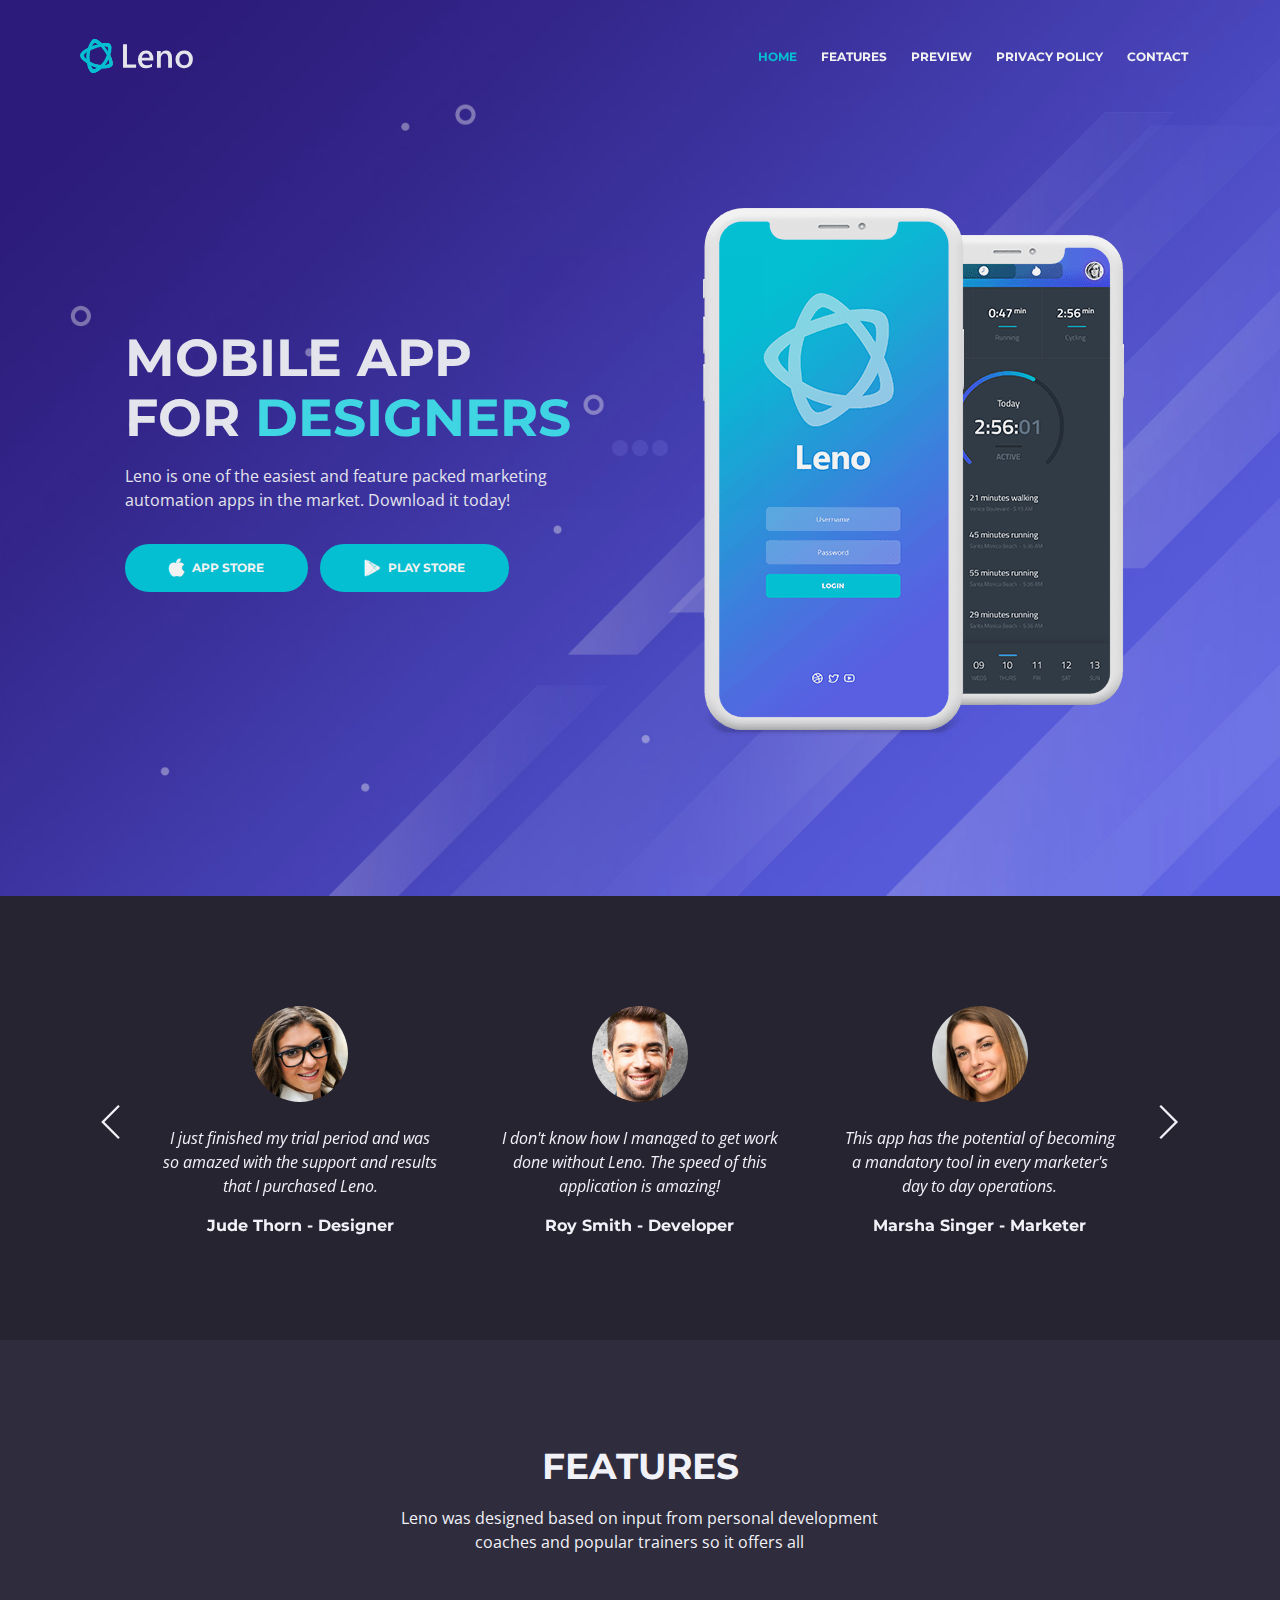
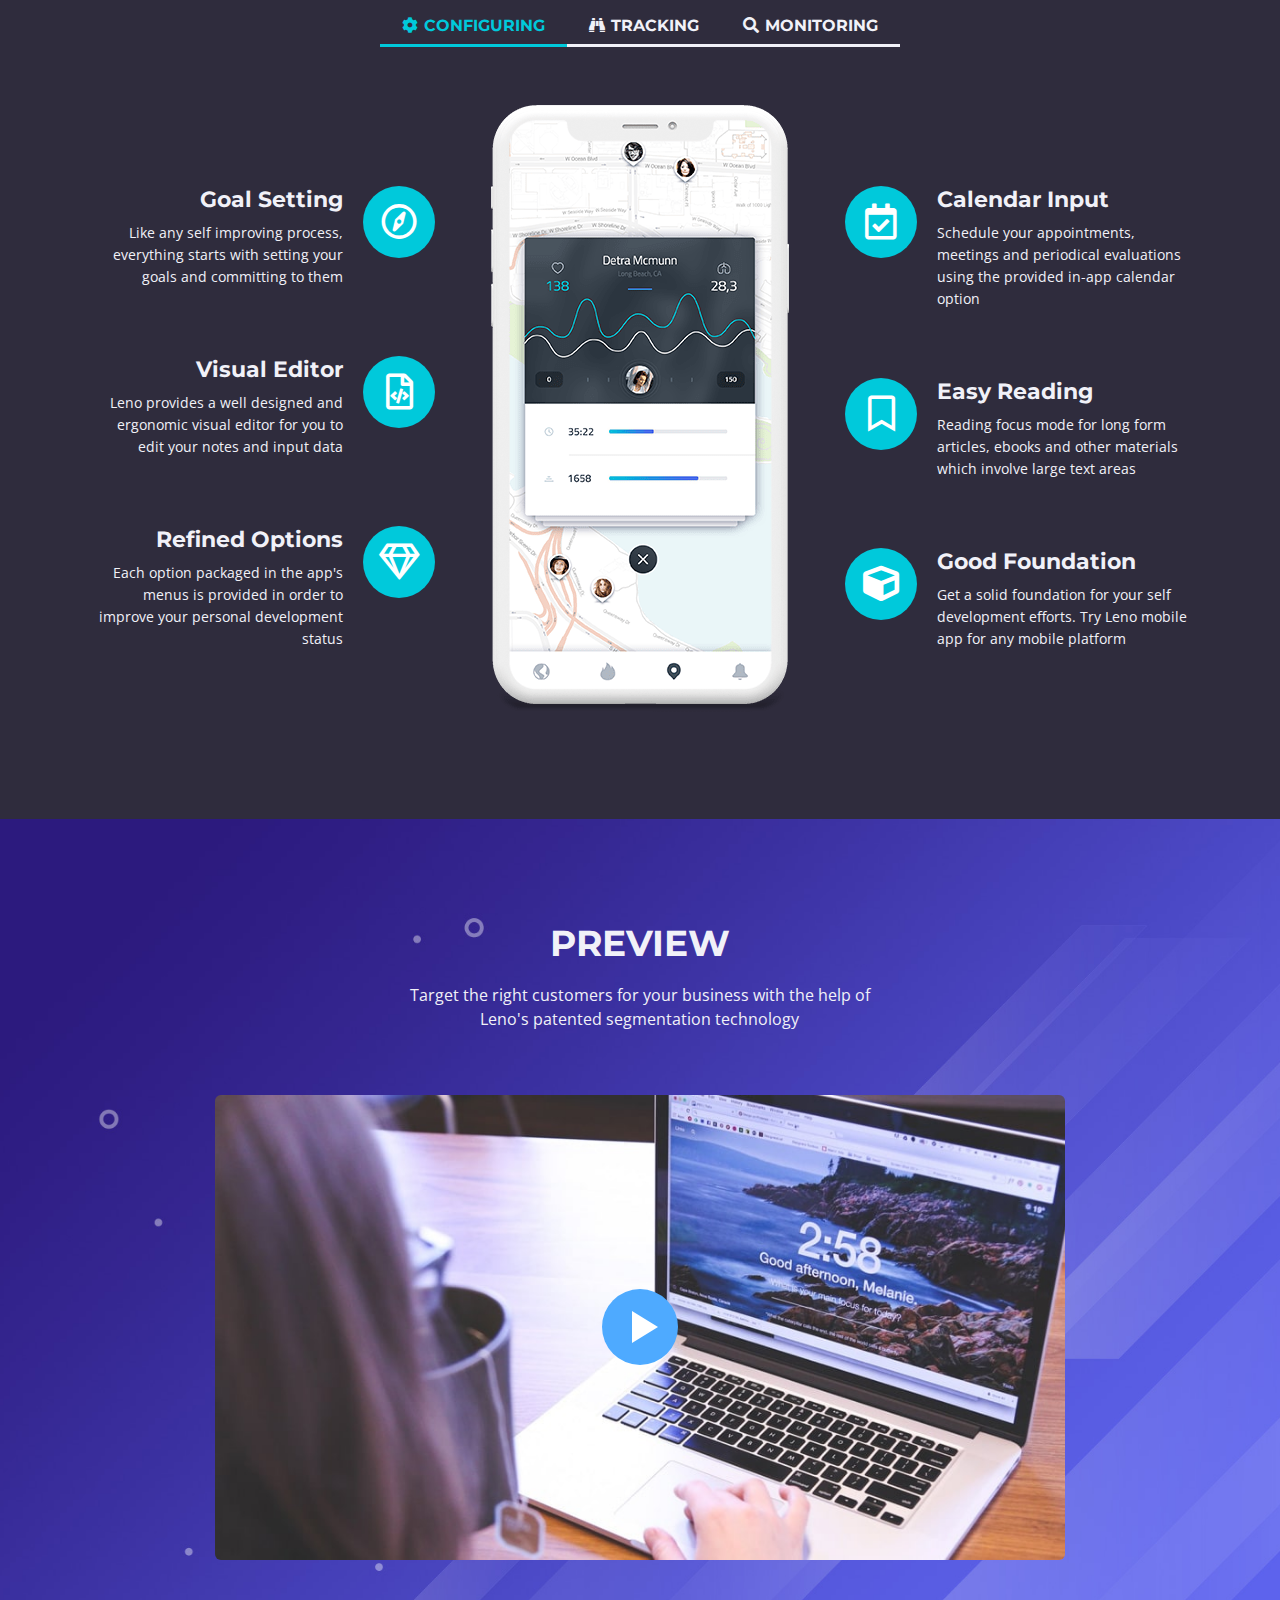
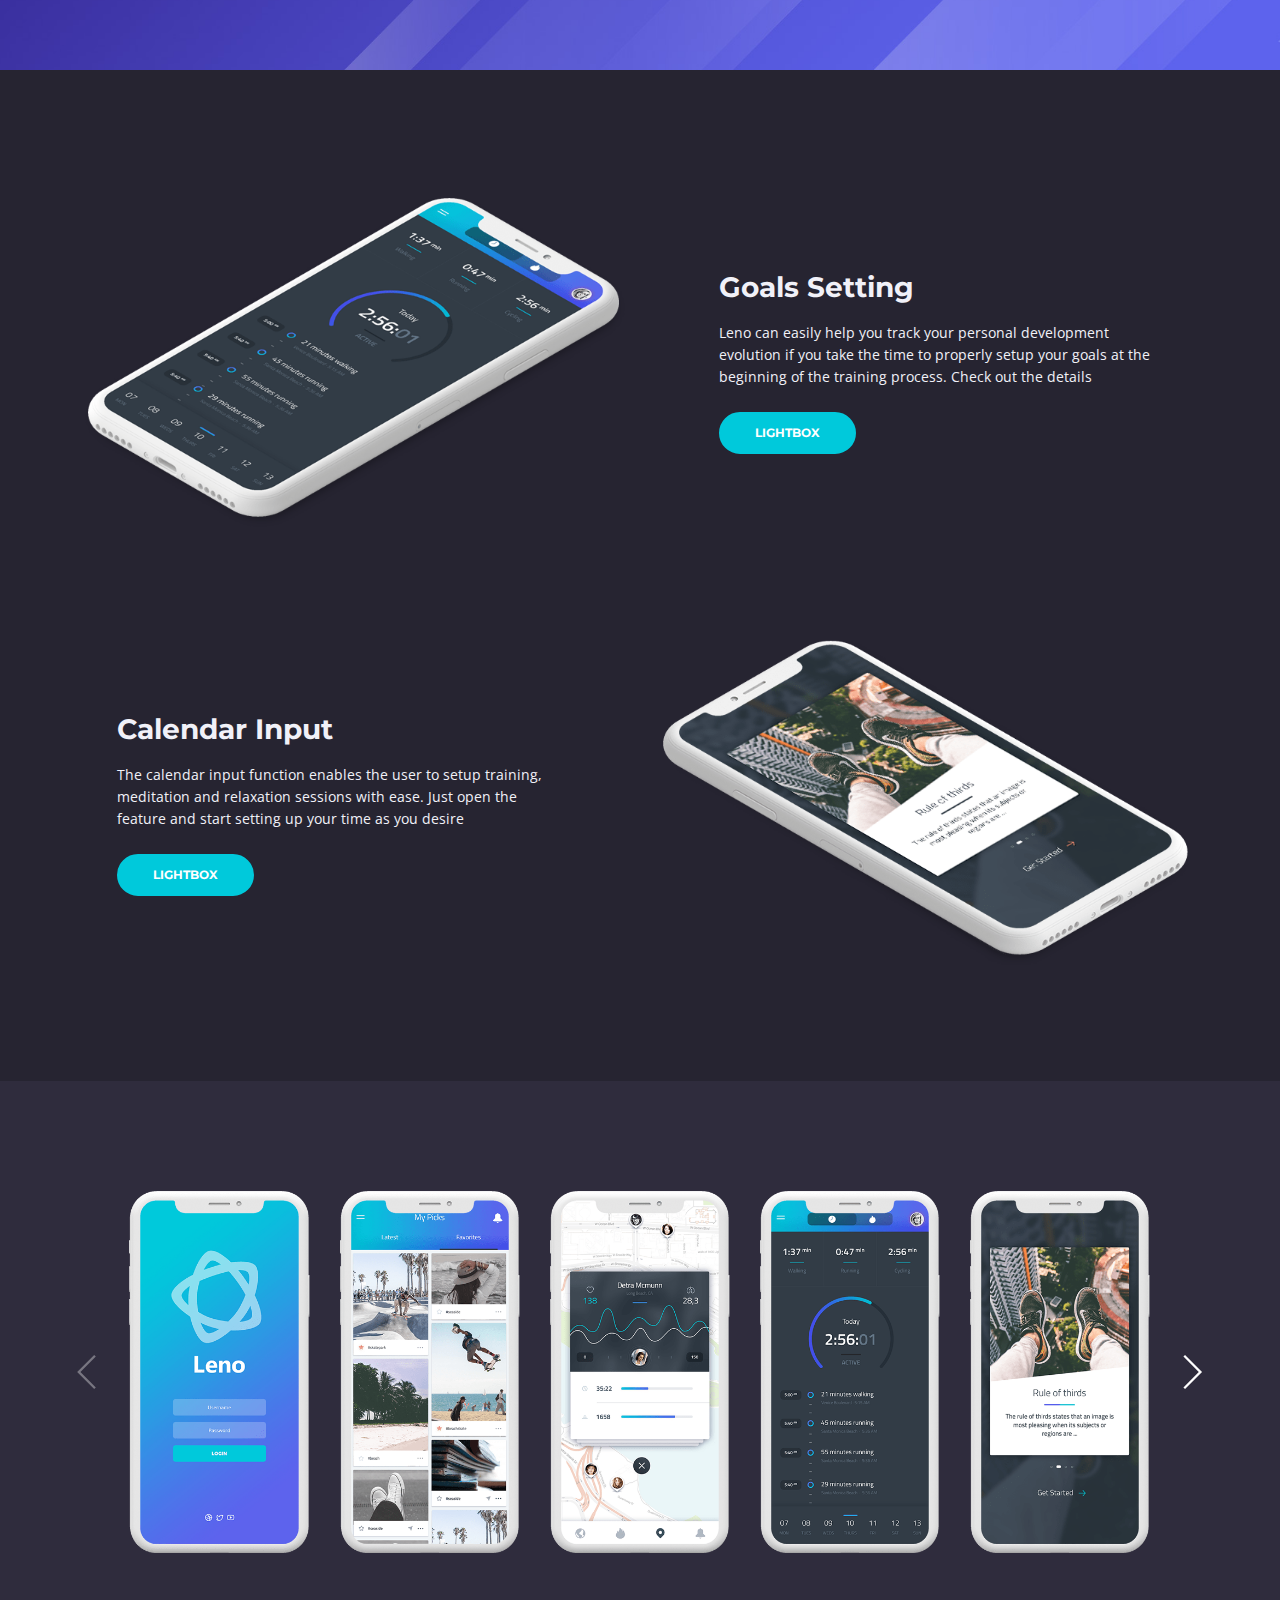
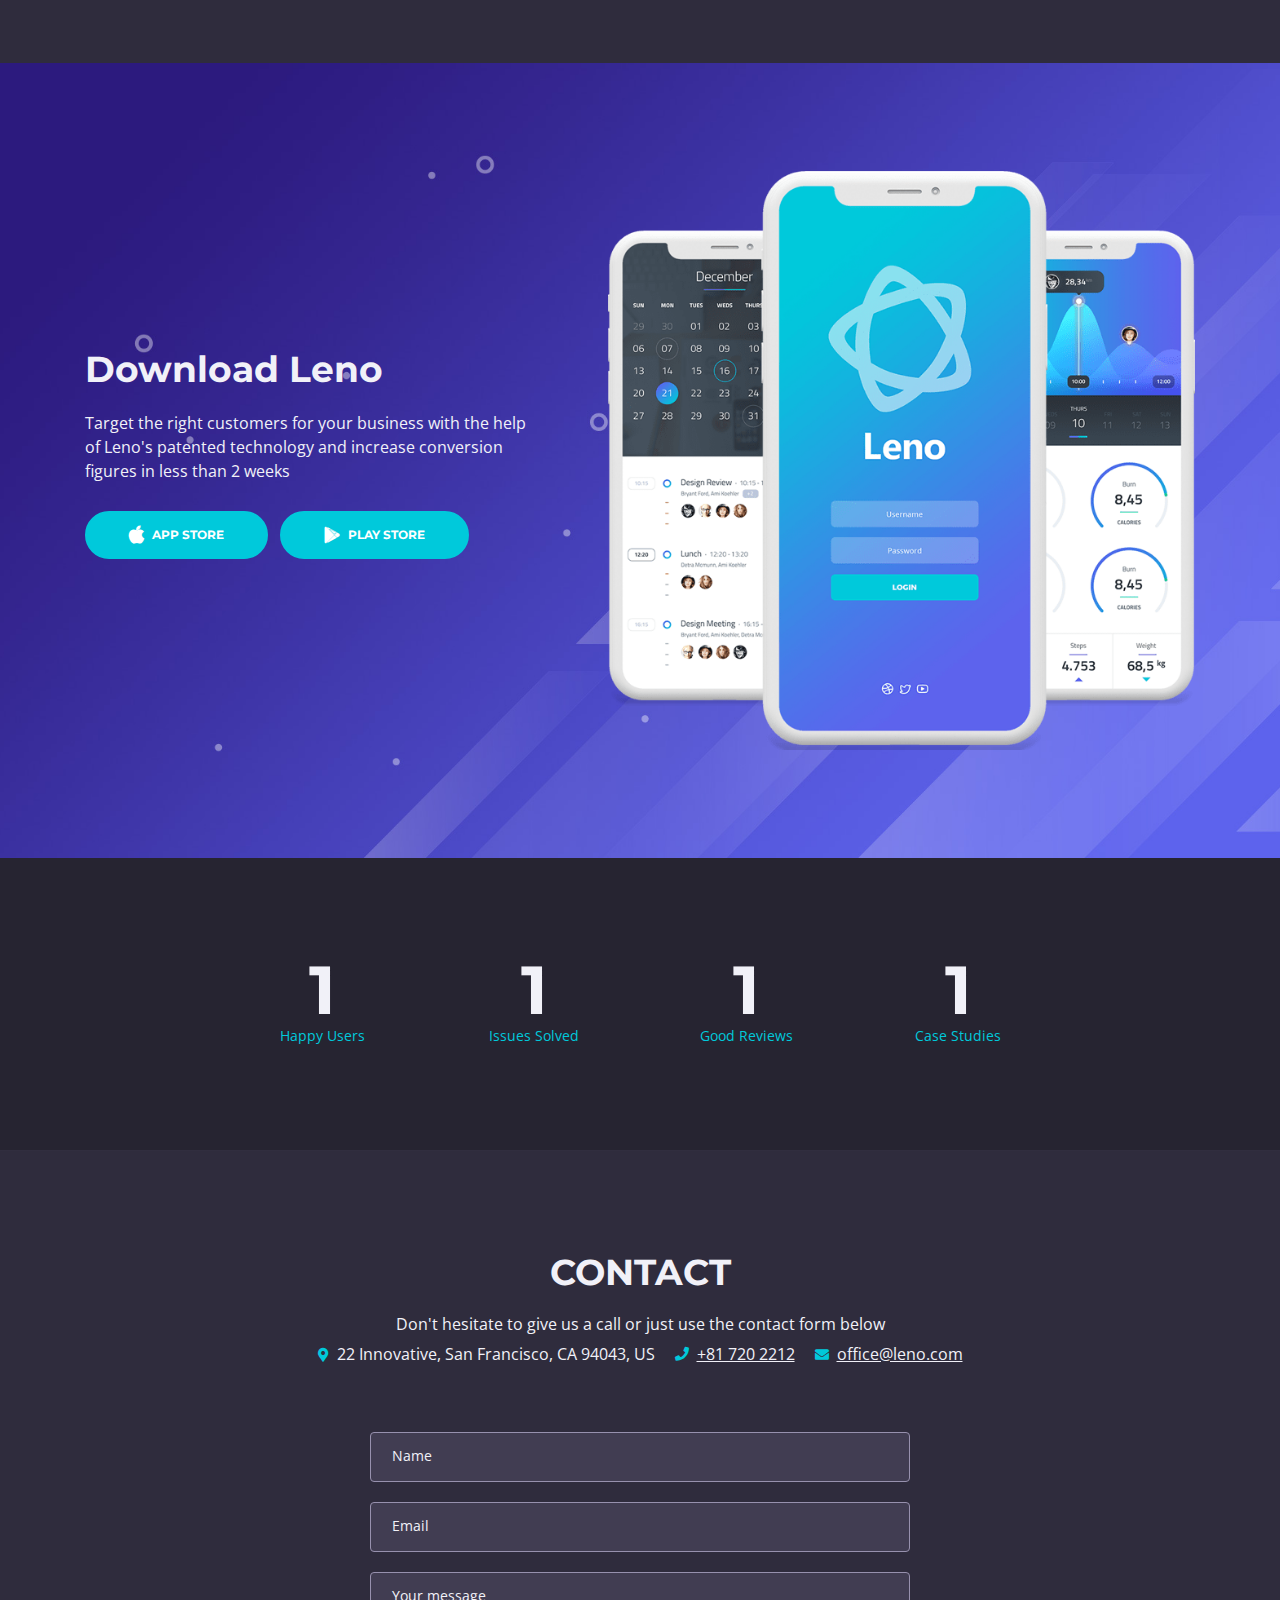
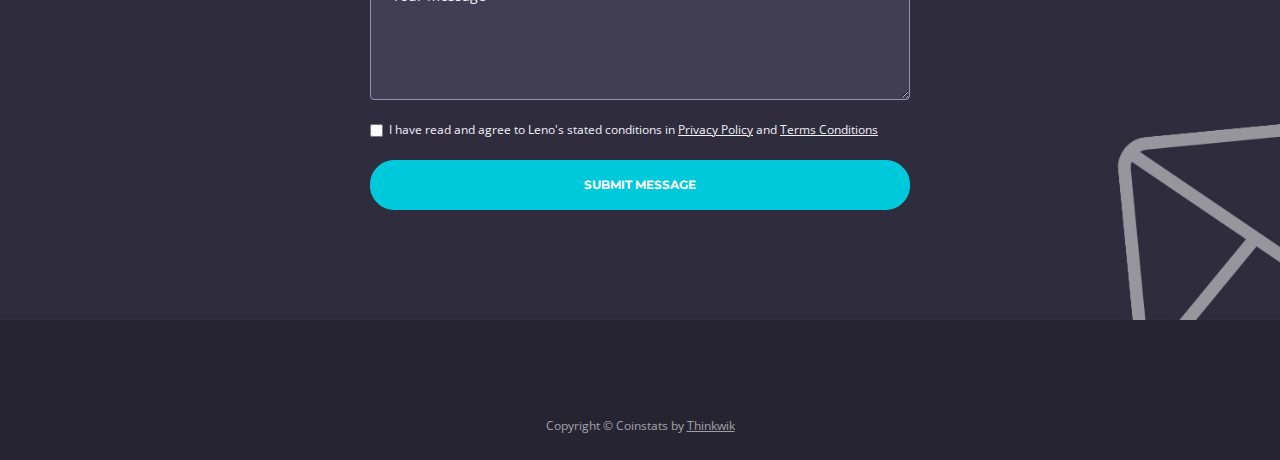
==== commit 4817da0c: "Add Privacy Policy Link and Update header and footer" ====
--- a/index.html
+++ b/index.html
@@ -1,377 +1,380 @@
 <!DOCTYPE html>
 <html lang="en">
-<head>
-    <meta charset="utf-8">
-    <meta name="viewport" content="width=device-width, initial-scale=1, shrink-to-fit=no">
-    
-    <!-- SEO Meta Tags -->
-    <meta name="description" content="Coin stats">
-    <meta name="author" content="Thinkwik">
-
-    <!-- OG Meta Tags to improve the way the post looks when you share the page on LinkedIn, Facebook, Google+ -->
-	<meta property="og:site_name" content="" /> <!-- website name -->
-	<meta property="og:site" content="" /> <!-- website link -->
-	<meta property="og:title" content=""/> <!-- title shown in the actual shared post -->
-	<meta property="og:description" content="" /> <!-- description shown in the actual shared post -->
-	<meta property="og:image" content="" /> <!-- image link, make sure it's jpg -->
-	<meta property="og:url" content="" /> <!-- where do you want your post to link to -->
-	<meta property="og:type" content="article" />
-
-    <!-- Website Title -->
-    <title>Coin Stats</title>
-    
-    <!-- Styles -->
-    <link href="https://fonts.googleapis.com/css?family=Montserrat:400,600,700" rel="stylesheet">
-    <link href="https://fonts.googleapis.com/css?family=Open+Sans:400,400i,700,700i" rel="stylesheet">
-    <link href="css/bootstrap.css" rel="stylesheet">
-    <link href="css/fontawesome-all.css" rel="stylesheet">
-    <link href="css/swiper.css" rel="stylesheet">
-	<link href="css/magnific-popup.css" rel="stylesheet">
-	<link href="css/styles.css" rel="stylesheet">
-	
-	<!-- Favicon  -->
-    <link rel="icon" href="images/favicon.png">
-</head>
-<body data-spy="scroll" data-target=".fixed-top">
-    
-    <!-- Preloader -->
-	<div class="spinner-wrapper">
-        <div class="spinner">
-            <div class="bounce1"></div>
-            <div class="bounce2"></div>
-            <div class="bounce3"></div>
+    <head>
+        <meta charset="utf-8">
+        <meta name="viewport" content="width=device-width, initial-scale=1, shrink-to-fit=no">
+
+        <!-- SEO Meta Tags -->
+        <meta name="description" content="Coin stats">
+        <meta name="author" content="Thinkwik">
+
+        <!-- OG Meta Tags to improve the way the post looks when you share the page on LinkedIn, Facebook, Google+ -->
+        <meta property="og:site_name" content="" /> <!-- website name -->
+        <meta property="og:site" content="" /> <!-- website link -->
+        <meta property="og:title" content=""/> <!-- title shown in the actual shared post -->
+        <meta property="og:description" content="" /> <!-- description shown in the actual shared post -->
+        <meta property="og:image" content="" /> <!-- image link, make sure it's jpg -->
+        <meta property="og:url" content="" /> <!-- where do you want your post to link to -->
+        <meta property="og:type" content="article" />
+
+        <!-- Website Title -->
+        <title>Coin Stats</title>
+
+        <!-- Styles -->
+        <link href="https://fonts.googleapis.com/css?family=Montserrat:400,600,700" rel="stylesheet">
+        <link href="https://fonts.googleapis.com/css?family=Open+Sans:400,400i,700,700i" rel="stylesheet">
+        <link href="css/bootstrap.css" rel="stylesheet">
+        <link href="css/fontawesome-all.css" rel="stylesheet">
+        <link href="css/swiper.css" rel="stylesheet">
+        <link href="css/magnific-popup.css" rel="stylesheet">
+        <link href="css/styles.css" rel="stylesheet">
+
+        <!-- Favicon  -->
+        <link rel="icon" href="images/favicon.png">
+    </head>
+    <body data-spy="scroll" data-target=".fixed-top">
+
+        <!-- Preloader -->
+        <div class="spinner-wrapper">
+            <div class="spinner">
+                <div class="bounce1"></div>
+                <div class="bounce2"></div>
+                <div class="bounce3"></div>
+            </div>
         </div>
-    </div>
-    <!-- end of preloader -->
-    
-
-    <!-- Navbar -->
-    <nav class="navbar navbar-expand-md navbar-dark navbar-custom fixed-top">
-        <!-- Text Logo - Use this if you don't have a graphic logo -->
-        <!-- <a class="navbar-brand logo-text page-scroll" href="index.html">Leno</a> -->
-
-        <!-- Image Logo -->
-        <a class="navbar-brand logo-image" href="index.html"><img src="images/logo.svg" alt="alternative"></a> 
-        
-        <!-- Mobile Menu Toggle Button -->
-        <button class="navbar-toggler" type="button" data-toggle="collapse" data-target="#navbarsExampleDefault" aria-controls="navbarsExampleDefault" aria-expanded="false" aria-label="Toggle navigation">
-            <span class="navbar-toggler-awesome fas fa-bars"></span>
-            <span class="navbar-toggler-awesome fas fa-times"></span>
-        </button>
-        <!-- end of mobile menu toggle button -->
-
-        <div class="collapse navbar-collapse" id="navbarsExampleDefault">
-            <ul class="navbar-nav ml-auto">
-                <li class="nav-item">
-                    <a class="nav-link page-scroll" href="#header">HOME <span class="sr-only">(current)</span></a>
-                </li>
-                <li class="nav-item">
-                    <a class="nav-link page-scroll" href="#features">FEATURES</a>
-                </li>
-                <li class="nav-item">
-                    <a class="nav-link page-scroll" href="#preview">PREVIEW</a>
-                </li>
-
-                <!-- Dropdown Menu -->          
-                <li class="nav-item dropdown">
-                    <a class="nav-link dropdown-toggle page-scroll" href="#details" id="navbarDropdown" role="button" aria-haspopup="true" aria-expanded="false">DETAILS</a>
-                    <div class="dropdown-menu" aria-labelledby="navbarDropdown">
-                        <a class="dropdown-item" href="terms-conditions.html"><span class="item-text">TERMS CONDITIONS</span></a>
-                        <div class="dropdown-items-divide-hr"></div>
-                        <a class="dropdown-item" href="privacy-policy.html"><span class="item-text">PRIVACY POLICY</span></a>
-                    </div>
-                </li>
-                <!-- end of dropdown menu -->
-
-                <li class="nav-item">
-                    <a class="nav-link page-scroll" href="#contact">CONTACT</a>
-                </li>
-            </ul>
-            <span class="nav-item social-icons">
-                <span class="fa-stack">
-                    <a href="#your-link">
-                        <i class="fas fa-circle fa-stack-2x"></i>
-                        <i class="fab fa-facebook-f fa-stack-1x"></i>
-                    </a>
-                </span>
-                <span class="fa-stack">
-                    <a href="#your-link">
-                        <i class="fas fa-circle fa-stack-2x"></i>
-                        <i class="fab fa-twitter fa-stack-1x"></i>
-                    </a>
-                </span>
-            </span>
-        </div>
-    </nav> <!-- end of navbar -->
-    <!-- end of navbar -->
-
-
-    <!-- Header -->
-    <header id="header" class="header">
-        <div class="header-content">
-            <div class="container">
-                <div class="row">
-                    <div class="col-lg-6">
-                        <div class="text-container">
-                            <h1>MOBILE APP <br>FOR <span id="js-rotating">DESIGNERS, MARKETERS, DEVELOPERS</span></h1>
-                            <p class="p-large">Leno is one of the easiest and feature packed marketing automation apps in the market. Download it today!</p>
-                            <a class="btn-solid-lg page-scroll" href="#your-link"><i class="fab fa-apple"></i>APP STORE</a>
-                            <a class="btn-solid-lg page-scroll" href="#your-link"><i class="fab fa-google-play"></i>PLAY STORE</a>
-                        </div>
-                    </div> <!-- end of col -->
-                    <div class="col-lg-6">
-                        <div class="image-container">
-                            <img class="img-fluid" src="images/header-iphone.png" alt="alternative">
-                        </div> <!-- end of image-container -->
-                    </div> <!-- end of col -->
-                </div> <!-- end of row -->
-            </div> <!-- end of container -->
-        </div> <!-- end of header-content -->
-    </header> <!-- end of header -->
-    <!-- end of header -->
-
-
-    <!-- Testimonials -->
-    <div class="slider-1">
-        <div class="container">
-            <div class="row">
-                <div class="col-lg-12">
-
-                    <!-- Card Slider -->
-                    <div class="slider-container">
-                        <div class="swiper-container card-slider">
-                            <div class="swiper-wrapper">
-                                
-                                <!-- Slide -->
-                                <div class="swiper-slide">
-                                    <div class="card">
-                                        <img class="card-image" src="images/testimonial-1.jpg" alt="alternative">
-                                        <div class="card-body">
-                                            <p class="testimonial-text">I just finished my trial period and was so amazed with the support and results that I purchased Leno.</p>
-                                            <p class="testimonial-author">Jude Thorn - Designer</p>
-                                        </div>
-                                    </div>
-                                </div> <!-- end of swiper-slide -->
-                                <!-- end of slide -->
-        
-                                <!-- Slide -->
-                                <div class="swiper-slide">
-                                    <div class="card">
-                                        <img class="card-image" src="images/testimonial-2.jpg" alt="alternative">
-                                        <div class="card-body">
-                                            <p class="testimonial-text">I don't know how I managed to get work done without Leno. The speed of this application is amazing!</p>
-                                            <p class="testimonial-author">Roy Smith - Developer</p>
-                                        </div>
-                                    </div>        
-                                </div> <!-- end of swiper-slide -->
-                                <!-- end of slide -->
-        
-                                <!-- Slide -->
-                                <div class="swiper-slide">
-                                    <div class="card">
-                                        <img class="card-image" src="images/testimonial-3.jpg" alt="alternative">
-                                        <div class="card-body">
-                                            <p class="testimonial-text">This app has the potential of becoming a mandatory tool in every marketer's day to day operations.</p>
-                                            <p class="testimonial-author">Marsha Singer - Marketer</p>
-                                        </div>
-                                    </div>        
-                                </div> <!-- end of swiper-slide -->
-                                <!-- end of slide -->
-        
-                                <!-- Slide -->
-                                <div class="swiper-slide">
-                                    <div class="card">
-                                        <img class="card-image" src="images/testimonial-4.jpg" alt="alternative">
-                                        <div class="card-body">
-                                            <p class="testimonial-text">Searching for a great marketing automation app was difficult but thankfully I found Leno.</p>
-                                            <p class="testimonial-author">Tim Shaw - Designer</p>
-                                        </div>
-                                    </div>
-                                </div> <!-- end of swiper-slide -->
-                                <!-- end of slide -->
-        
-                                <!-- Slide -->
-                                <div class="swiper-slide">
-                                    <div class="card">
-                                        <img class="card-image" src="images/testimonial-5.jpg" alt="alternative">
-                                        <div class="card-body">
-                                            <p class="testimonial-text">Leno's support team is amazing. They've helped me with some issues and I am so grateful to them.</p>
-                                            <p class="testimonial-author">Lindsay Spice - Marketer</p>
-                                        </div>
-                                    </div>        
-                                </div> <!-- end of swiper-slide -->
-                                <!-- end of slide -->
-        
-                                <!-- Slide -->
-                                <div class="swiper-slide">
-                                    <div class="card">
-                                        <img class="card-image" src="images/testimonial-6.jpg" alt="alternative">
-                                        <div class="card-body">
-                                            <p class="testimonial-text">Who would have thought that Leno can provide such amazing results in just a few weeks of use</p>
-                                            <p class="testimonial-author">Ann Black - Developer</p>
-                                        </div>
-                                    </div>        
-                                </div> <!-- end of swiper-slide -->
-                                <!-- end of slide -->
-                            
-                            </div> <!-- end of swiper-wrapper -->
-        
-                            <!-- Add Arrows -->
-                            <div class="swiper-button-next"></div>
-                            <div class="swiper-button-prev"></div>
-                            <!-- end of add arrows -->
-        
-                        </div> <!-- end of swiper-container -->
-                    </div> <!-- end of slider-container -->
-                    <!-- end of card slider -->
-
-                </div> <!-- end of col -->
-            </div> <!-- end of row -->
-        </div> <!-- end of container -->
-    </div> <!-- end of slider-1 -->
-    <!-- end of testimonials -->
-    
-
-    <!-- Features -->
-    <div id="features" class="tabs">
-        <div class="container">
-            <div class="row">
-                <div class="col-lg-12">
-                    <h2>FEATURES</h2>
-                    <div class="p-heading p-large">Leno was designed based on input from personal development coaches and popular trainers so it offers all</div>
-                </div> <!-- end of col -->
-            </div> <!-- end of row -->
-            <div class="row">
-
-                <!-- Tabs Links -->
-                <ul class="nav nav-tabs" id="lenoTabs" role="tablist">
+        <!-- end of preloader -->
+
+
+        <!-- Navbar -->
+        <nav class="navbar navbar-expand-md navbar-dark navbar-custom fixed-top">
+            <!-- Text Logo - Use this if you don't have a graphic logo -->
+            <!-- <a class="navbar-brand logo-text page-scroll" href="index.html">Leno</a> -->
+
+            <!-- Image Logo -->
+            <a class="navbar-brand logo-image" href="index.html"><img src="images/logo.svg" alt="alternative"></a> 
+
+            <!-- Mobile Menu Toggle Button -->
+            <button class="navbar-toggler" type="button" data-toggle="collapse" data-target="#navbarsExampleDefault" aria-controls="navbarsExampleDefault" aria-expanded="false" aria-label="Toggle navigation">
+                <span class="navbar-toggler-awesome fas fa-bars"></span>
+                <span class="navbar-toggler-awesome fas fa-times"></span>
+            </button>
+            <!-- end of mobile menu toggle button -->
+
+            <div class="collapse navbar-collapse" id="navbarsExampleDefault">
+                <ul class="navbar-nav ml-auto">
                     <li class="nav-item">
-                        <a class="nav-link active" id="nav-tab-1" data-toggle="tab" href="#tab-1" role="tab" aria-controls="tab-1" aria-selected="true"><i class="fas fa-cog"></i>CONFIGURING</a>
+                        <a class="nav-link page-scroll" href="#header">HOME <span class="sr-only">(current)</span></a>
                     </li>
                     <li class="nav-item">
-                        <a class="nav-link" id="nav-tab-2" data-toggle="tab" href="#tab-2" role="tab" aria-controls="tab-2" aria-selected="false"><i class="fas fa-binoculars"></i>TRACKING</a>
+                        <a class="nav-link page-scroll" href="#features">FEATURES</a>
                     </li>
                     <li class="nav-item">
-                        <a class="nav-link" id="nav-tab-3" data-toggle="tab" href="#tab-3" role="tab" aria-controls="tab-3" aria-selected="false"><i class="fas fa-search"></i>MONITORING</a>
+                        <a class="nav-link page-scroll" href="#preview">PREVIEW</a>
+                    </li>
+                    <li class="nav-item">
+                        <a class="nav-link page-scroll" href="privacy-policy.html">PRIVACY POLICY</a>
+                    </li>
+
+                    <!-- Dropdown Menu -->          
+                    <!--                    <li class="nav-item dropdown">
+                                            <a class="nav-link dropdown-toggle page-scroll" href="#details" id="navbarDropdown" role="button" aria-haspopup="true" aria-expanded="false">DETAILS</a>
+                                            <div class="dropdown-menu" aria-labelledby="navbarDropdown">
+                                                <a class="dropdown-item" href="terms-conditions.html"><span class="item-text">TERMS CONDITIONS</span></a>
+                                                <div class="dropdown-items-divide-hr"></div>
+                                                <a class="dropdown-item" href="privacy-policy.html"><span class="item-text">PRIVACY POLICY</span></a>
+                                            </div>
+                                        </li>-->
+                    <!-- end of dropdown menu -->
+
+                    <li class="nav-item">
+                        <a class="nav-link page-scroll" href="#contact">CONTACT</a>
                     </li>
                 </ul>
-                <!-- end of tabs links -->
-
-
-                <!-- Tabs Content-->
-                <div class="tab-content" id="lenoTabsContent">
-                    
-                    <!-- Tab -->
-                    <div class="tab-pane fade show active" id="tab-1" role="tabpanel" aria-labelledby="tab-1">
-                        <div class="container">
-                            <div class="row">
-                                
-                                <!-- Icon Cards Pane -->
-                                <div class="col-lg-4">
-                                    <div class="card left-pane first">
-                                        <div class="card-body">
-                                            <div class="text-wrapper">
-                                                <h4 class="card-title">Goal Setting</h4>
-                                                <p>Like any self improving process, everything starts with setting your goals and committing to them</p>
-                                            </div>
-                                            <div class="card-icon">
-                                                <i class="far fa-compass"></i>
+                <!--                <span class="nav-item social-icons">
+                                    <span class="fa-stack">
+                                        <a href="#your-link">
+                                            <i class="fas fa-circle fa-stack-2x"></i>
+                                            <i class="fab fa-facebook-f fa-stack-1x"></i>
+                                        </a>
+                                    </span>
+                                    <span class="fa-stack">
+                                        <a href="#your-link">
+                                            <i class="fas fa-circle fa-stack-2x"></i>
+                                            <i class="fab fa-twitter fa-stack-1x"></i>
+                                        </a>
+                                    </span>
+                                </span>-->
+            </div>
+        </nav> <!-- end of navbar -->
+        <!-- end of navbar -->
+
+
+        <!-- Header -->
+        <header id="header" class="header">
+            <div class="header-content">
+                <div class="container">
+                    <div class="row">
+                        <div class="col-lg-6">
+                            <div class="text-container">
+                                <h1>MOBILE APP <br>FOR <span id="js-rotating">DESIGNERS, MARKETERS, DEVELOPERS</span></h1>
+                                <p class="p-large">Leno is one of the easiest and feature packed marketing automation apps in the market. Download it today!</p>
+                                <a class="btn-solid-lg page-scroll" href="#your-link"><i class="fab fa-apple"></i>APP STORE</a>
+                                <a class="btn-solid-lg page-scroll" href="#your-link"><i class="fab fa-google-play"></i>PLAY STORE</a>
+                            </div>
+                        </div> <!-- end of col -->
+                        <div class="col-lg-6">
+                            <div class="image-container">
+                                <img class="img-fluid" src="images/header-iphone.png" alt="alternative">
+                            </div> <!-- end of image-container -->
+                        </div> <!-- end of col -->
+                    </div> <!-- end of row -->
+                </div> <!-- end of container -->
+            </div> <!-- end of header-content -->
+        </header> <!-- end of header -->
+        <!-- end of header -->
+
+
+        <!-- Testimonials -->
+        <div class="slider-1">
+            <div class="container">
+                <div class="row">
+                    <div class="col-lg-12">
+
+                        <!-- Card Slider -->
+                        <div class="slider-container">
+                            <div class="swiper-container card-slider">
+                                <div class="swiper-wrapper">
+
+                                    <!-- Slide -->
+                                    <div class="swiper-slide">
+                                        <div class="card">
+                                            <img class="card-image" src="images/testimonial-1.jpg" alt="alternative">
+                                            <div class="card-body">
+                                                <p class="testimonial-text">I just finished my trial period and was so amazed with the support and results that I purchased Leno.</p>
+                                                <p class="testimonial-author">Jude Thorn - Designer</p>
                                             </div>
                                         </div>
-                                    </div>
-                                    <div class="card left-pane">
-                                        <div class="card-body">
-                                            <div class="text-wrapper">
-                                                <h4 class="card-title">Visual Editor</h4>
-                                                <p>Leno provides a well designed and ergonomic visual editor for you to edit your notes and input data</p>
-                                            </div>
-                                            <div class="card-icon">
-                                                <i class="far fa-file-code"></i>
+                                    </div> <!-- end of swiper-slide -->
+                                    <!-- end of slide -->
+
+                                    <!-- Slide -->
+                                    <div class="swiper-slide">
+                                        <div class="card">
+                                            <img class="card-image" src="images/testimonial-2.jpg" alt="alternative">
+                                            <div class="card-body">
+                                                <p class="testimonial-text">I don't know how I managed to get work done without Leno. The speed of this application is amazing!</p>
+                                                <p class="testimonial-author">Roy Smith - Developer</p>
+                                            </div>
+                                        </div>        
+                                    </div> <!-- end of swiper-slide -->
+                                    <!-- end of slide -->
+
+                                    <!-- Slide -->
+                                    <div class="swiper-slide">
+                                        <div class="card">
+                                            <img class="card-image" src="images/testimonial-3.jpg" alt="alternative">
+                                            <div class="card-body">
+                                                <p class="testimonial-text">This app has the potential of becoming a mandatory tool in every marketer's day to day operations.</p>
+                                                <p class="testimonial-author">Marsha Singer - Marketer</p>
+                                            </div>
+                                        </div>        
+                                    </div> <!-- end of swiper-slide -->
+                                    <!-- end of slide -->
+
+                                    <!-- Slide -->
+                                    <div class="swiper-slide">
+                                        <div class="card">
+                                            <img class="card-image" src="images/testimonial-4.jpg" alt="alternative">
+                                            <div class="card-body">
+                                                <p class="testimonial-text">Searching for a great marketing automation app was difficult but thankfully I found Leno.</p>
+                                                <p class="testimonial-author">Tim Shaw - Designer</p>
                                             </div>
                                         </div>
-                                    </div>
-                                    <div class="card left-pane">
-                                        <div class="card-body">
-                                            <div class="text-wrapper">
-                                                <h4 class="card-title">Refined Options</h4>
-                                                <p>Each option packaged in the app's menus is provided in order to improve your personal development status</p>
-                                            </div>
-                                            <div class="card-icon">
-                                                <i class="far fa-gem"></i>
+                                    </div> <!-- end of swiper-slide -->
+                                    <!-- end of slide -->
+
+                                    <!-- Slide -->
+                                    <div class="swiper-slide">
+                                        <div class="card">
+                                            <img class="card-image" src="images/testimonial-5.jpg" alt="alternative">
+                                            <div class="card-body">
+                                                <p class="testimonial-text">Leno's support team is amazing. They've helped me with some issues and I am so grateful to them.</p>
+                                                <p class="testimonial-author">Lindsay Spice - Marketer</p>
+                                            </div>
+                                        </div>        
+                                    </div> <!-- end of swiper-slide -->
+                                    <!-- end of slide -->
+
+                                    <!-- Slide -->
+                                    <div class="swiper-slide">
+                                        <div class="card">
+                                            <img class="card-image" src="images/testimonial-6.jpg" alt="alternative">
+                                            <div class="card-body">
+                                                <p class="testimonial-text">Who would have thought that Leno can provide such amazing results in just a few weeks of use</p>
+                                                <p class="testimonial-author">Ann Black - Developer</p>
+                                            </div>
+                                        </div>        
+                                    </div> <!-- end of swiper-slide -->
+                                    <!-- end of slide -->
+
+                                </div> <!-- end of swiper-wrapper -->
+
+                                <!-- Add Arrows -->
+                                <div class="swiper-button-next"></div>
+                                <div class="swiper-button-prev"></div>
+                                <!-- end of add arrows -->
+
+                            </div> <!-- end of swiper-container -->
+                        </div> <!-- end of slider-container -->
+                        <!-- end of card slider -->
+
+                    </div> <!-- end of col -->
+                </div> <!-- end of row -->
+            </div> <!-- end of container -->
+        </div> <!-- end of slider-1 -->
+        <!-- end of testimonials -->
+
+
+        <!-- Features -->
+        <div id="features" class="tabs">
+            <div class="container">
+                <div class="row">
+                    <div class="col-lg-12">
+                        <h2>FEATURES</h2>
+                        <div class="p-heading p-large">Leno was designed based on input from personal development coaches and popular trainers so it offers all</div>
+                    </div> <!-- end of col -->
+                </div> <!-- end of row -->
+                <div class="row">
+
+                    <!-- Tabs Links -->
+                    <ul class="nav nav-tabs" id="lenoTabs" role="tablist">
+                        <li class="nav-item">
+                            <a class="nav-link active" id="nav-tab-1" data-toggle="tab" href="#tab-1" role="tab" aria-controls="tab-1" aria-selected="true"><i class="fas fa-cog"></i>CONFIGURING</a>
+                        </li>
+                        <li class="nav-item">
+                            <a class="nav-link" id="nav-tab-2" data-toggle="tab" href="#tab-2" role="tab" aria-controls="tab-2" aria-selected="false"><i class="fas fa-binoculars"></i>TRACKING</a>
+                        </li>
+                        <li class="nav-item">
+                            <a class="nav-link" id="nav-tab-3" data-toggle="tab" href="#tab-3" role="tab" aria-controls="tab-3" aria-selected="false"><i class="fas fa-search"></i>MONITORING</a>
+                        </li>
+                    </ul>
+                    <!-- end of tabs links -->
+
+
+                    <!-- Tabs Content-->
+                    <div class="tab-content" id="lenoTabsContent">
+
+                        <!-- Tab -->
+                        <div class="tab-pane fade show active" id="tab-1" role="tabpanel" aria-labelledby="tab-1">
+                            <div class="container">
+                                <div class="row">
+
+                                    <!-- Icon Cards Pane -->
+                                    <div class="col-lg-4">
+                                        <div class="card left-pane first">
+                                            <div class="card-body">
+                                                <div class="text-wrapper">
+                                                    <h4 class="card-title">Goal Setting</h4>
+                                                    <p>Like any self improving process, everything starts with setting your goals and committing to them</p>
+                                                </div>
+                                                <div class="card-icon">
+                                                    <i class="far fa-compass"></i>
+                                                </div>
                                             </div>
                                         </div>
-                                    </div>
-                                </div>
-                                <!-- end of icon cards pane -->
-
-                                <!-- Image Pane -->
-                                <div class="col-lg-4">
-                                    <img class="img-fluid" src="images/features-iphone-1.png" alt="alternative">
-                                </div>
-                                <!-- end of image pane -->
-                                
-                                <!-- Icon Cards Pane -->
-                                <div class="col-lg-4">
-                                    <div class="card right-pane first">
-                                        <div class="card-body">
-                                            <div class="card-icon">
-                                                <i class="far fa-calendar-check"></i>
-                                            </div>
-                                            <div class="text-wrapper">
-                                                <h4 class="card-title">Calendar Input</h4>
-                                                <p>Schedule your appointments, meetings and periodical evaluations using the provided in-app calendar option</p>
+                                        <div class="card left-pane">
+                                            <div class="card-body">
+                                                <div class="text-wrapper">
+                                                    <h4 class="card-title">Visual Editor</h4>
+                                                    <p>Leno provides a well designed and ergonomic visual editor for you to edit your notes and input data</p>
+                                                </div>
+                                                <div class="card-icon">
+                                                    <i class="far fa-file-code"></i>
+                                                </div>
                                             </div>
                                         </div>
-                                    </div>
-                                    <div class="card right-pane">
-                                        <div class="card-body">
-                                            <div class="card-icon">
-                                                <i class="far fa-bookmark"></i>
-                                            </div>
-                                            <div class="text-wrapper">
-                                                <h4 class="card-title">Easy Reading</h4>
-                                                <p>Reading focus mode for long form articles, ebooks and other materials which involve large text areas</p>
+                                        <div class="card left-pane">
+                                            <div class="card-body">
+                                                <div class="text-wrapper">
+                                                    <h4 class="card-title">Refined Options</h4>
+                                                    <p>Each option packaged in the app's menus is provided in order to improve your personal development status</p>
+                                                </div>
+                                                <div class="card-icon">
+                                                    <i class="far fa-gem"></i>
+                                                </div>
                                             </div>
                                         </div>
                                     </div>
-                                    <div class="card right-pane">
-                                        <div class="card-body">
-                                            <div class="card-icon">
-                                                <i class="fas fa-cube"></i>
-                                            </div>
-                                            <div class="text-wrapper">
-                                                <h4 class="card-title">Good Foundation</h4>
-                                                <p>Get a solid foundation for your self development efforts. Try Leno mobile app for any mobile platform</p>
+                                    <!-- end of icon cards pane -->
+
+                                    <!-- Image Pane -->
+                                    <div class="col-lg-4">
+                                        <img class="img-fluid" src="images/features-iphone-1.png" alt="alternative">
+                                    </div>
+                                    <!-- end of image pane -->
+
+                                    <!-- Icon Cards Pane -->
+                                    <div class="col-lg-4">
+                                        <div class="card right-pane first">
+                                            <div class="card-body">
+                                                <div class="card-icon">
+                                                    <i class="far fa-calendar-check"></i>
+                                                </div>
+                                                <div class="text-wrapper">
+                                                    <h4 class="card-title">Calendar Input</h4>
+                                                    <p>Schedule your appointments, meetings and periodical evaluations using the provided in-app calendar option</p>
+                                                </div>
                                             </div>
                                         </div>
-                                    </div>
-                                </div>
-                                <!-- end of icon cards pane -->
-
-                            </div> <!-- end of row -->
-                        </div> <!-- end of container -->
-                    </div> <!-- end of tab-pane -->
-                    <!-- end of tab -->
-
-                    <!-- Tab -->
-                    <div class="tab-pane fade" id="tab-2" role="tabpanel" aria-labelledby="tab-2">
-                        <div class="container">
-                            <div class="row">
-
-                                <!-- Image Pane -->
-                                <div class="col-md-4">
-                                    <img class="img-fluid" src="images/features-iphone-2.png" alt="alternative">
-                                </div>
-                                <!-- end of image pane -->
-                                
-                                <!-- Text And Icon Cards Area -->
-                                <div class="col-md-8">
-                                    <div class="text-area">
-                                        <h3>Track Result Based On Your</h3>
-                                        <p>After you've configured the app and settled on the data gathering techniques you can not start the information trackers and start collecting those <a class="turquoise" href="#your-link">interesting details</a>. You can always change them.</p>
-                                    </div> <!-- end of text-area -->
-                                    
-                                    <div class="icon-cards-area">
+                                        <div class="card right-pane">
+                                            <div class="card-body">
+                                                <div class="card-icon">
+                                                    <i class="far fa-bookmark"></i>
+                                                </div>
+                                                <div class="text-wrapper">
+                                                    <h4 class="card-title">Easy Reading</h4>
+                                                    <p>Reading focus mode for long form articles, ebooks and other materials which involve large text areas</p>
+                                                </div>
+                                            </div>
+                                        </div>
+                                        <div class="card right-pane">
+                                            <div class="card-body">
+                                                <div class="card-icon">
+                                                    <i class="fas fa-cube"></i>
+                                                </div>
+                                                <div class="text-wrapper">
+                                                    <h4 class="card-title">Good Foundation</h4>
+                                                    <p>Get a solid foundation for your self development efforts. Try Leno mobile app for any mobile platform</p>
+                                                </div>
+                                            </div>
+                                        </div>
+                                    </div>
+                                    <!-- end of icon cards pane -->
+
+                                </div> <!-- end of row -->
+                            </div> <!-- end of container -->
+                        </div> <!-- end of tab-pane -->
+                        <!-- end of tab -->
+
+                        <!-- Tab -->
+                        <div class="tab-pane fade" id="tab-2" role="tabpanel" aria-labelledby="tab-2">
+                            <div class="container">
+                                <div class="row">
+
+                                    <!-- Image Pane -->
+                                    <div class="col-md-4">
+                                        <img class="img-fluid" src="images/features-iphone-2.png" alt="alternative">
+                                    </div>
+                                    <!-- end of image pane -->
+
+                                    <!-- Text And Icon Cards Area -->
+                                    <div class="col-md-8">
+                                        <div class="text-area">
+                                            <h3>Track Result Based On Your</h3>
+                                            <p>After you've configured the app and settled on the data gathering techniques you can not start the information trackers and start collecting those <a class="turquoise" href="#your-link">interesting details</a>. You can always change them.</p>
+                                        </div> <!-- end of text-area -->
+
+                                        <div class="icon-cards-area">
                                             <div class="card">
                                                 <div class="card-icon">
                                                     <i class="fas fa-cube"></i>
@@ -408,529 +411,515 @@
                                                     <p>Leno provides a well designed and ergonomic visual editor for you to edit your notes and input data</p>
                                                 </div>
                                             </div>
-                                    </div> <!-- end of icon cards area -->
-                                </div> <!-- end of col-md-8 -->
-                                <!-- end of text and icon cards area -->
-
-                            </div> <!-- end of row -->
-                        </div> <!-- end of container -->
-                    </div> <!-- end of tab-pane -->
-                    <!-- end of tab -->
-
-                    <!-- Tab -->
-                    <div class="tab-pane fade" id="tab-3" role="tabpanel" aria-labelledby="tab-3">
-                        <div class="container">
-                            <div class="row">
-
-                                <!-- Text And Icon Cards Area -->
-                                <div class="col-md-8">
-                                    <div class="icon-cards-area">
-                                        <div class="card">
-                                            <div class="card-icon">
-                                                <i class="far fa-calendar-check"></i>
-                                            </div>
-                                            <div class="card-body">
-                                                <h4 class="card-title">Calendar Input</h4>
-                                                <p>Schedule your appointments, meetings and periodical evaluations using the provided in-app calendar option</p>
-                                            </div>
-                                        </div>
-                                        <div class="card">
-                                            <div class="card-icon">
-                                                <i class="far fa-file-code"></i>
-                                            </div>
-                                            <div class="card-body">
-                                                <h4 class="card-title">Visual Editor</h4>
-                                                <p>Leno provides a well designed and ergonomic visual editor for you to edit your notes and input data</p>
-                                            </div>
-                                        </div>
-                                        <div class="card">
-                                            <div class="card-icon">
-                                                <i class="fas fa-cube"></i>
-                                            </div>
-                                            <div class="card-body">
-                                                <h4 class="card-title">Good Foundation</h4>
-                                                <p>Get a solid foundation for your self development efforts. Try Leno mobile app for any mobile platform</p>
-                                            </div>
-                                        </div>
-                                        <div class="card">
-                                            <div class="card-icon">
-                                                <i class="far fa-bookmark"></i>
-                                            </div>
-                                            <div class="card-body">
-                                                <h4 class="card-title">Easy Reading</h4>
-                                                <p>Reading focus mode for long form articles, ebooks and other materials which involve large text areas</p>
-                                            </div>
-                                        </div>
-                                    </div> <!-- end of icon cards area -->
-                                    
-                                    <div class="text-area">
-                                        <h3>Monitoring Tools Evaluation</h3>
-                                        <p>Monitor the evolution of your finances and health state using tools integrated in Leno. The generated real time reports can be filtered based on any <a class="turquoise" href="#your-link">desired criteria</a>.</p>
-                                    </div> <!-- end of text-area -->
-                                </div> <!-- end of col-md-8 -->
-                                <!-- end of text and icon cards area -->
-
-                                <!-- Image Pane -->
-                                <div class="col-md-4">
-                                    <img class="img-fluid" src="images/features-iphone-3.png" alt="alternative">
-                                </div>
-                                <!-- end of image pane -->
-                                    
-                            </div> <!-- end of row -->
-                        </div> <!-- end of container -->
-                    </div><!-- end of tab-pane -->
-                    <!-- end of tab -->
-
-                </div> <!-- end of tab-content -->
-                <!-- end of tabs content -->
-
-            </div> <!-- end of row --> 
-        </div> <!-- end of container --> 
-    </div> <!-- end of tabs -->
-    <!-- end of features -->
-
-
-    <!-- Video -->
-    <div id="preview" class="basic-1">
-        <div class="container">
-            <div class="row">
-                <div class="col-lg-12">
-                    <h2>PREVIEW</h2>
-                    <div class="p-heading p-large">Target the right customers for your business with the help of Leno's patented segmentation technology</div>
-                </div> <!-- end of col -->
-            </div> <!-- end of row -->
-            <div class="row">
-                <div class="col-lg-12">
-
-                    <!-- Video Preview -->
-                    <div class="image-container">
-                        <div class="video-wrapper">
-                            <a class="popup-youtube" href="https://www.youtube.com/watch?v=fLCjQJCekTs" data-effect="fadeIn">
-                                <img class="img-fluid" src="images/video-frame.jpg" alt="alternative">
-                                <span class="video-play-button">
-                                    <span></span>
-                                </span>
-                            </a>
-                        </div> <!-- end of video-wrapper -->
-                    </div> <!-- end of image-container -->
-                    <!-- end of video preview -->
-
-                </div> <!-- end of col -->
-            </div> <!-- end of row -->
-        </div> <!-- end of container -->
-    </div> <!-- end of basic-1 -->
-    <!-- end of video -->
-
-
-    <!-- Details 1 -->
-    <div id="details" class="basic-2">
-        <div class="container">
-            <div class="row">
-                <div class="col-lg-6">
-                    <img class="img-fluid" src="images/details-1-iphone.png" alt="alternative">
-                </div> <!-- end of col -->
-                <div class="col-lg-6">
-                    <div class="text-container">
-                        <h3>Goals Setting</h3>
-                        <p>Leno can easily help you track your personal development evolution if you take the time to properly setup your goals at the beginning of the training process. Check out the details</p>
-                        <a class="btn-solid-reg popup-with-move-anim" href="#details-lightbox-1">LIGHTBOX</a>
-                    </div> <!-- end of text-container -->
-                </div> <!-- end of col -->
-            </div> <!-- end of row -->
-        </div> <!-- end of container -->
-    </div> <!-- end of basic-2 -->
-    <!-- end of details 1 -->
-
-
-    <!-- Details 2 -->
-    <div class="basic-3">
-        <div class="second">
+                                        </div> <!-- end of icon cards area -->
+                                    </div> <!-- end of col-md-8 -->
+                                    <!-- end of text and icon cards area -->
+
+                                </div> <!-- end of row -->
+                            </div> <!-- end of container -->
+                        </div> <!-- end of tab-pane -->
+                        <!-- end of tab -->
+
+                        <!-- Tab -->
+                        <div class="tab-pane fade" id="tab-3" role="tabpanel" aria-labelledby="tab-3">
+                            <div class="container">
+                                <div class="row">
+
+                                    <!-- Text And Icon Cards Area -->
+                                    <div class="col-md-8">
+                                        <div class="icon-cards-area">
+                                            <div class="card">
+                                                <div class="card-icon">
+                                                    <i class="far fa-calendar-check"></i>
+                                                </div>
+                                                <div class="card-body">
+                                                    <h4 class="card-title">Calendar Input</h4>
+                                                    <p>Schedule your appointments, meetings and periodical evaluations using the provided in-app calendar option</p>
+                                                </div>
+                                            </div>
+                                            <div class="card">
+                                                <div class="card-icon">
+                                                    <i class="far fa-file-code"></i>
+                                                </div>
+                                                <div class="card-body">
+                                                    <h4 class="card-title">Visual Editor</h4>
+                                                    <p>Leno provides a well designed and ergonomic visual editor for you to edit your notes and input data</p>
+                                                </div>
+                                            </div>
+                                            <div class="card">
+                                                <div class="card-icon">
+                                                    <i class="fas fa-cube"></i>
+                                                </div>
+                                                <div class="card-body">
+                                                    <h4 class="card-title">Good Foundation</h4>
+                                                    <p>Get a solid foundation for your self development efforts. Try Leno mobile app for any mobile platform</p>
+                                                </div>
+                                            </div>
+                                            <div class="card">
+                                                <div class="card-icon">
+                                                    <i class="far fa-bookmark"></i>
+                                                </div>
+                                                <div class="card-body">
+                                                    <h4 class="card-title">Easy Reading</h4>
+                                                    <p>Reading focus mode for long form articles, ebooks and other materials which involve large text areas</p>
+                                                </div>
+                                            </div>
+                                        </div> <!-- end of icon cards area -->
+
+                                        <div class="text-area">
+                                            <h3>Monitoring Tools Evaluation</h3>
+                                            <p>Monitor the evolution of your finances and health state using tools integrated in Leno. The generated real time reports can be filtered based on any <a class="turquoise" href="#your-link">desired criteria</a>.</p>
+                                        </div> <!-- end of text-area -->
+                                    </div> <!-- end of col-md-8 -->
+                                    <!-- end of text and icon cards area -->
+
+                                    <!-- Image Pane -->
+                                    <div class="col-md-4">
+                                        <img class="img-fluid" src="images/features-iphone-3.png" alt="alternative">
+                                    </div>
+                                    <!-- end of image pane -->
+
+                                </div> <!-- end of row -->
+                            </div> <!-- end of container -->
+                        </div><!-- end of tab-pane -->
+                        <!-- end of tab -->
+
+                    </div> <!-- end of tab-content -->
+                    <!-- end of tabs content -->
+
+                </div> <!-- end of row --> 
+            </div> <!-- end of container --> 
+        </div> <!-- end of tabs -->
+        <!-- end of features -->
+
+
+        <!-- Video -->
+        <div id="preview" class="basic-1">
             <div class="container">
                 <div class="row">
+                    <div class="col-lg-12">
+                        <h2>PREVIEW</h2>
+                        <div class="p-heading p-large">Target the right customers for your business with the help of Leno's patented segmentation technology</div>
+                    </div> <!-- end of col -->
+                </div> <!-- end of row -->
+                <div class="row">
+                    <div class="col-lg-12">
+
+                        <!-- Video Preview -->
+                        <div class="image-container">
+                            <div class="video-wrapper">
+                                <a class="popup-youtube" href="https://www.youtube.com/watch?v=fLCjQJCekTs" data-effect="fadeIn">
+                                    <img class="img-fluid" src="images/video-frame.jpg" alt="alternative">
+                                    <span class="video-play-button">
+                                        <span></span>
+                                    </span>
+                                </a>
+                            </div> <!-- end of video-wrapper -->
+                        </div> <!-- end of image-container -->
+                        <!-- end of video preview -->
+
+                    </div> <!-- end of col -->
+                </div> <!-- end of row -->
+            </div> <!-- end of container -->
+        </div> <!-- end of basic-1 -->
+        <!-- end of video -->
+
+
+        <!-- Details 1 -->
+        <div id="details" class="basic-2">
+            <div class="container">
+                <div class="row">
+                    <div class="col-lg-6">
+                        <img class="img-fluid" src="images/details-1-iphone.png" alt="alternative">
+                    </div> <!-- end of col -->
                     <div class="col-lg-6">
                         <div class="text-container">
-                            <h3>Calendar Input</h3>
-                            <p>The calendar input function enables the user to setup training, meditation and relaxation sessions with ease. Just open the feature and start setting up your time as you desire</p>
-                            <a class="btn-solid-reg popup-with-move-anim" href="#details-lightbox-2">LIGHTBOX</a>
+                            <h3>Goals Setting</h3>
+                            <p>Leno can easily help you track your personal development evolution if you take the time to properly setup your goals at the beginning of the training process. Check out the details</p>
+                            <a class="btn-solid-reg popup-with-move-anim" href="#details-lightbox-1">LIGHTBOX</a>
                         </div> <!-- end of text-container -->
                     </div> <!-- end of col -->
-                    <div class="col-lg-6">
-                        <img class="img-fluid" src="images/details-2-iphone.png" alt="alternative">
-                    </div> <!-- end of col -->
                 </div> <!-- end of row -->
             </div> <!-- end of container -->
-        </div> <!-- end of second -->
-    </div> <!-- end of basic-3 -->    
-    <!-- end of details 2 -->
-
-
-    <!-- Details Lightboxes -->
-	<!-- Lightbox -->
-	<div id="details-lightbox-1" class="lightbox-basic zoom-anim-dialog mfp-hide">
-		<div class="row">
-			<button title="Close (Esc)" type="button" class="mfp-close x-button">×</button>
-			<div class="col-lg-6">
-				<img class="img-fluid" src="images/details-lightbox-1.png" alt="alternative">
-			</div>
-			<div class="col-lg-6">
-				<h3>Goals Setting</h3>
-				<hr>
-                <p>Leno can easily help you track your personal development evolution if you take the time to set it up.</p>
-                <h4>User Feedback</h4>
-                <p>This is a great app which can help you save time and make your live easier. And it will help improve your productivity levels.</p>
-                <p>You should definitely give it a try when you need a good app.</p>
-				<table>
-					<tr><td class="icon-cell"><i class="fas fa-desktop"></i></td><td>Responsive layout</td></tr>
-					<tr><td class="icon-cell"><i class="fas fa-bullhorn"></i></td><td>Distinctive CTAs</td></tr>
-					<tr><td class="icon-cell"><i class="fas fa-image"></i></td><td>Image gallery slider</td></tr>
-					<tr><td class="icon-cell"><i class="fas fa-envelope"></i></td><td>Contact forms</td></tr>
-					<tr><td class="icon-cell"><i class="fab fa-font-awesome-flag"></i></td><td>FontAwesome icons</td></tr>
-					<tr><td class="icon-cell"><i class="fas fa-code"></i></td><td>Well-structured code</td></tr>
-				</table>
-				<a class="btn-solid-reg" href="#your-link">DETAILS</a> <a class="btn-outline-reg mfp-close as-button" href="#details">BACK</a> 
-			</div>
-		</div> <!-- end of row -->
-    </div> <!-- end of lightbox-basic -->
-    <!-- end of lightbox -->
-    
-    <!-- Lightbox -->
-    <div id="details-lightbox-2" class="lightbox-basic zoom-anim-dialog mfp-hide">
-		<div class="row">
-			<button title="Close (Esc)" type="button" class="mfp-close x-button">×</button>
-			<div class="col-lg-6">
-				<img class="img-fluid" src="images/details-lightbox-2.png" alt="alternative">
-			</div>
-			<div class="col-lg-6">
-				<h3>Calendar Input</h3>
-				<hr>
-                <p>The calendar input function enables the user to setup training, meditation and relaxation sessions with ease.</p>
-                <h4>User Feedback</h4>
-                <p>This is a great app which can help you save time and make your live easier. And it will help improve your productivity levels.</p>
-                <p>You should definitely give it a try when you need a good app.</p>
-				<table>
-					<tr><td class="icon-cell"><i class="fas fa-desktop"></i></td><td>Responsive layout</td></tr>
-					<tr><td class="icon-cell"><i class="fas fa-bullhorn"></i></td><td>Distinctive CTAs</td></tr>
-					<tr><td class="icon-cell"><i class="fas fa-image"></i></td><td>Image gallery slider</td></tr>
-					<tr><td class="icon-cell"><i class="fas fa-envelope"></i></td><td>Contact forms</td></tr>
-					<tr><td class="icon-cell"><i class="fab fa-font-awesome-flag"></i></td><td>FontAwesome icons</td></tr>
-					<tr><td class="icon-cell"><i class="fas fa-code"></i></td><td>Well-structured code</td></tr>
-				</table>
-				<a class="btn-solid-reg" href="#your-link">DETAILS</a> <a class="btn-outline-reg mfp-close as-button" href="#details">BACK</a>
-			</div>
-		</div> <!-- end of row -->
-    </div> <!-- end of lightbox-basic -->
-    <!-- end of lightbox -->
-    <!-- end of details lightboxes -->
-
-
-    <!-- Screenshots -->
-    <div class="slider-2">
-        <div class="container">
+        </div> <!-- end of basic-2 -->
+        <!-- end of details 1 -->
+
+
+        <!-- Details 2 -->
+        <div class="basic-3">
+            <div class="second">
+                <div class="container">
+                    <div class="row">
+                        <div class="col-lg-6">
+                            <div class="text-container">
+                                <h3>Calendar Input</h3>
+                                <p>The calendar input function enables the user to setup training, meditation and relaxation sessions with ease. Just open the feature and start setting up your time as you desire</p>
+                                <a class="btn-solid-reg popup-with-move-anim" href="#details-lightbox-2">LIGHTBOX</a>
+                            </div> <!-- end of text-container -->
+                        </div> <!-- end of col -->
+                        <div class="col-lg-6">
+                            <img class="img-fluid" src="images/details-2-iphone.png" alt="alternative">
+                        </div> <!-- end of col -->
+                    </div> <!-- end of row -->
+                </div> <!-- end of container -->
+            </div> <!-- end of second -->
+        </div> <!-- end of basic-3 -->    
+        <!-- end of details 2 -->
+
+
+        <!-- Details Lightboxes -->
+        <!-- Lightbox -->
+        <div id="details-lightbox-1" class="lightbox-basic zoom-anim-dialog mfp-hide">
             <div class="row">
-                <div class="col-lg-12">
-                    
-                    <!-- Image Slider -->
-                    <div class="slider-container">
-                        <div class="swiper-container image-slider">
-                            <div class="swiper-wrapper">
-                                
-                                <!-- Slide -->
-                                <div class="swiper-slide">
-                                    <a href="images/screenshot-1.png" class="popup-link" data-effect="fadeIn">
-                                        <img class="img-fluid" src="images/screenshot-1.png" alt="alternative">
-                                    </a>
-                                </div>
-                                <!-- end of slide -->
-                                
-                                <!-- Slide -->
-                                <div class="swiper-slide">
-                                    <a href="images/screenshot-2.png" class="popup-link" data-effect="fadeIn">
-                                        <img class="img-fluid" src="images/screenshot-2.png" alt="alternative">
-                                    </a>
-                                </div>
-                                <!-- end of slide -->
-
-                                <!-- Slide -->
-                                <div class="swiper-slide">
-                                    <a href="images/screenshot-3.png" class="popup-link" data-effect="fadeIn">
-                                        <img class="img-fluid" src="images/screenshot-3.png" alt="alternative">
-                                    </a>
-                                </div>
-                                <!-- end of slide -->
-
-                                <!-- Slide -->
-                                <div class="swiper-slide">
-                                    <a href="images/screenshot-4.png" class="popup-link" data-effect="fadeIn">
-                                        <img class="img-fluid" src="images/screenshot-4.png" alt="alternative">
-                                    </a>
-                                </div>
-                                <!-- end of slide -->
-
-                                <!-- Slide -->
-                                <div class="swiper-slide">
-                                    <a href="images/screenshot-5.png" class="popup-link" data-effect="fadeIn">
-                                        <img class="img-fluid" src="images/screenshot-5.png" alt="alternative">
-                                    </a>
-                                </div>
-                                <!-- end of slide -->
-                                
-                                <!-- Slide -->
-                                <div class="swiper-slide">
-                                    <a href="images/screenshot-6.png" class="popup-link" data-effect="fadeIn">
-                                        <img class="img-fluid" src="images/screenshot-6.png" alt="alternative">
-                                    </a>
-                                </div>
-                                <!-- end of slide -->
-
-                                <!-- Slide -->
-                                <div class="swiper-slide">
-                                    <a href="images/screenshot-7.png" class="popup-link" data-effect="fadeIn">
-                                        <img class="img-fluid" src="images/screenshot-7.png" alt="alternative">
-                                    </a>
-                                </div>
-                                <!-- end of slide -->
-
-                                <!-- Slide -->
-                                <div class="swiper-slide">
-                                    <a href="images/screenshot-8.png" class="popup-link" data-effect="fadeIn">
-                                        <img class="img-fluid" src="images/screenshot-8.png" alt="alternative">
-                                    </a>
-                                </div>
-                                <!-- end of slide -->
-
-                                <!-- Slide -->
-                                <div class="swiper-slide">
-                                    <a href="images/screenshot-9.png" class="popup-link" data-effect="fadeIn">
-                                        <img class="img-fluid" src="images/screenshot-9.png" alt="alternative">
-                                    </a>
-                                </div>
-                                <!-- end of slide -->
-
-                                <!-- Slide -->
-                                <div class="swiper-slide">
-                                    <a href="images/screenshot-10.png" class="popup-link" data-effect="fadeIn">
-                                        <img class="img-fluid" src="images/screenshot-10.png" alt="alternative">
-                                    </a>
-                                </div>
-                                <!-- end of slide -->
-                                
-                            </div> <!-- end of swiper-wrapper -->
-
-                            <!-- Add Arrows -->
-                            <div class="swiper-button-next"></div>
-                            <div class="swiper-button-prev"></div>
-                            <!-- end of add arrows -->
-
-                        </div> <!-- end of swiper-container -->
-                    </div> <!-- end of slider-container -->
-                    <!-- end of image slider -->
-
-                </div> <!-- end of col -->
+                <button title="Close (Esc)" type="button" class="mfp-close x-button">×</button>
+                <div class="col-lg-6">
+                    <img class="img-fluid" src="images/details-lightbox-1.png" alt="alternative">
+                </div>
+                <div class="col-lg-6">
+                    <h3>Goals Setting</h3>
+                    <hr>
+                    <p>Leno can easily help you track your personal development evolution if you take the time to set it up.</p>
+                    <h4>User Feedback</h4>
+                    <p>This is a great app which can help you save time and make your live easier. And it will help improve your productivity levels.</p>
+                    <p>You should definitely give it a try when you need a good app.</p>
+                    <table>
+                        <tr><td class="icon-cell"><i class="fas fa-desktop"></i></td><td>Responsive layout</td></tr>
+                        <tr><td class="icon-cell"><i class="fas fa-bullhorn"></i></td><td>Distinctive CTAs</td></tr>
+                        <tr><td class="icon-cell"><i class="fas fa-image"></i></td><td>Image gallery slider</td></tr>
+                        <tr><td class="icon-cell"><i class="fas fa-envelope"></i></td><td>Contact forms</td></tr>
+                        <tr><td class="icon-cell"><i class="fab fa-font-awesome-flag"></i></td><td>FontAwesome icons</td></tr>
+                        <tr><td class="icon-cell"><i class="fas fa-code"></i></td><td>Well-structured code</td></tr>
+                    </table>
+                    <a class="btn-solid-reg" href="#your-link">DETAILS</a> <a class="btn-outline-reg mfp-close as-button" href="#details">BACK</a> 
+                </div>
             </div> <!-- end of row -->
-        </div> <!-- end of container -->
-    </div> <!-- end of slider-2 -->
-    <!-- end of screenshots -->
-
-
-    <!-- Download -->
-    <div class="basic-4">
-        <div class="container">
+        </div> <!-- end of lightbox-basic -->
+        <!-- end of lightbox -->
+
+        <!-- Lightbox -->
+        <div id="details-lightbox-2" class="lightbox-basic zoom-anim-dialog mfp-hide">
             <div class="row">
-                <div class="col-lg-6 col-xl-5">
-                    <div class="text-container">
-                        <h2>Download <span class="blue">Leno</span></h2>
-                        <p class="p-large">Target the right customers for your business with the help of Leno's patented technology and increase conversion figures in less than 2 weeks</p>
-                        <a class="btn-solid-lg" href="#your-link"><i class="fab fa-apple"></i>APP STORE</a>
-                        <a class="btn-solid-lg" href="#your-link"><i class="fab fa-google-play"></i>PLAY STORE</a>
-                    </div> <!-- end of text-container -->
-                </div> <!-- end of col -->
-                <div class="col-lg-6 col-xl-7">
-                    <div class="image-container">
-                        <img class="img-fluid" src="images/download.png" alt="alternative">
-                    </div> <!-- end of img-container -->
-                </div> <!-- end of col -->
+                <button title="Close (Esc)" type="button" class="mfp-close x-button">×</button>
+                <div class="col-lg-6">
+                    <img class="img-fluid" src="images/details-lightbox-2.png" alt="alternative">
+                </div>
+                <div class="col-lg-6">
+                    <h3>Calendar Input</h3>
+                    <hr>
+                    <p>The calendar input function enables the user to setup training, meditation and relaxation sessions with ease.</p>
+                    <h4>User Feedback</h4>
+                    <p>This is a great app which can help you save time and make your live easier. And it will help improve your productivity levels.</p>
+                    <p>You should definitely give it a try when you need a good app.</p>
+                    <table>
+                        <tr><td class="icon-cell"><i class="fas fa-desktop"></i></td><td>Responsive layout</td></tr>
+                        <tr><td class="icon-cell"><i class="fas fa-bullhorn"></i></td><td>Distinctive CTAs</td></tr>
+                        <tr><td class="icon-cell"><i class="fas fa-image"></i></td><td>Image gallery slider</td></tr>
+                        <tr><td class="icon-cell"><i class="fas fa-envelope"></i></td><td>Contact forms</td></tr>
+                        <tr><td class="icon-cell"><i class="fab fa-font-awesome-flag"></i></td><td>FontAwesome icons</td></tr>
+                        <tr><td class="icon-cell"><i class="fas fa-code"></i></td><td>Well-structured code</td></tr>
+                    </table>
+                    <a class="btn-solid-reg" href="#your-link">DETAILS</a> <a class="btn-outline-reg mfp-close as-button" href="#details">BACK</a>
+                </div>
             </div> <!-- end of row -->
-        </div> <!-- end of container -->
-    </div> <!-- end of basic-4 -->
-    <!-- end of download -->
-
-
-    <!-- Statistics -->
-    <div class="counter">
-        <div class="container">
-            <div class="row">
-                <div class="col-lg-12">
-                    
-                    <!-- Counter -->
-                    <div id="counter">
-                        <div class="cell">
-                            <div class="counter-value number-count" data-count="231">1</div>
-                            <p class="counter-info">Happy Users</p>
+        </div> <!-- end of lightbox-basic -->
+        <!-- end of lightbox -->
+        <!-- end of details lightboxes -->
+
+
+        <!-- Screenshots -->
+        <div class="slider-2">
+            <div class="container">
+                <div class="row">
+                    <div class="col-lg-12">
+
+                        <!-- Image Slider -->
+                        <div class="slider-container">
+                            <div class="swiper-container image-slider">
+                                <div class="swiper-wrapper">
+
+                                    <!-- Slide -->
+                                    <div class="swiper-slide">
+                                        <a href="images/screenshot-1.png" class="popup-link" data-effect="fadeIn">
+                                            <img class="img-fluid" src="images/screenshot-1.png" alt="alternative">
+                                        </a>
+                                    </div>
+                                    <!-- end of slide -->
+
+                                    <!-- Slide -->
+                                    <div class="swiper-slide">
+                                        <a href="images/screenshot-2.png" class="popup-link" data-effect="fadeIn">
+                                            <img class="img-fluid" src="images/screenshot-2.png" alt="alternative">
+                                        </a>
+                                    </div>
+                                    <!-- end of slide -->
+
+                                    <!-- Slide -->
+                                    <div class="swiper-slide">
+                                        <a href="images/screenshot-3.png" class="popup-link" data-effect="fadeIn">
+                                            <img class="img-fluid" src="images/screenshot-3.png" alt="alternative">
+                                        </a>
+                                    </div>
+                                    <!-- end of slide -->
+
+                                    <!-- Slide -->
+                                    <div class="swiper-slide">
+                                        <a href="images/screenshot-4.png" class="popup-link" data-effect="fadeIn">
+                                            <img class="img-fluid" src="images/screenshot-4.png" alt="alternative">
+                                        </a>
+                                    </div>
+                                    <!-- end of slide -->
+
+                                    <!-- Slide -->
+                                    <div class="swiper-slide">
+                                        <a href="images/screenshot-5.png" class="popup-link" data-effect="fadeIn">
+                                            <img class="img-fluid" src="images/screenshot-5.png" alt="alternative">
+                                        </a>
+                                    </div>
+                                    <!-- end of slide -->
+
+                                    <!-- Slide -->
+                                    <div class="swiper-slide">
+                                        <a href="images/screenshot-6.png" class="popup-link" data-effect="fadeIn">
+                                            <img class="img-fluid" src="images/screenshot-6.png" alt="alternative">
+                                        </a>
+                                    </div>
+                                    <!-- end of slide -->
+
+                                    <!-- Slide -->
+                                    <div class="swiper-slide">
+                                        <a href="images/screenshot-7.png" class="popup-link" data-effect="fadeIn">
+                                            <img class="img-fluid" src="images/screenshot-7.png" alt="alternative">
+                                        </a>
+                                    </div>
+                                    <!-- end of slide -->
+
+                                    <!-- Slide -->
+                                    <div class="swiper-slide">
+                                        <a href="images/screenshot-8.png" class="popup-link" data-effect="fadeIn">
+                                            <img class="img-fluid" src="images/screenshot-8.png" alt="alternative">
+                                        </a>
+                                    </div>
+                                    <!-- end of slide -->
+
+                                    <!-- Slide -->
+                                    <div class="swiper-slide">
+                                        <a href="images/screenshot-9.png" class="popup-link" data-effect="fadeIn">
+                                            <img class="img-fluid" src="images/screenshot-9.png" alt="alternative">
+                                        </a>
+                                    </div>
+                                    <!-- end of slide -->
+
+                                    <!-- Slide -->
+                                    <div class="swiper-slide">
+                                        <a href="images/screenshot-10.png" class="popup-link" data-effect="fadeIn">
+                                            <img class="img-fluid" src="images/screenshot-10.png" alt="alternative">
+                                        </a>
+                                    </div>
+                                    <!-- end of slide -->
+
+                                </div> <!-- end of swiper-wrapper -->
+
+                                <!-- Add Arrows -->
+                                <div class="swiper-button-next"></div>
+                                <div class="swiper-button-prev"></div>
+                                <!-- end of add arrows -->
+
+                            </div> <!-- end of swiper-container -->
+                        </div> <!-- end of slider-container -->
+                        <!-- end of image slider -->
+
+                    </div> <!-- end of col -->
+                </div> <!-- end of row -->
+            </div> <!-- end of container -->
+        </div> <!-- end of slider-2 -->
+        <!-- end of screenshots -->
+
+
+        <!-- Download -->
+        <div class="basic-4">
+            <div class="container">
+                <div class="row">
+                    <div class="col-lg-6 col-xl-5">
+                        <div class="text-container">
+                            <h2>Download <span class="blue">Leno</span></h2>
+                            <p class="p-large">Target the right customers for your business with the help of Leno's patented technology and increase conversion figures in less than 2 weeks</p>
+                            <a class="btn-solid-lg" href="#your-link"><i class="fab fa-apple"></i>APP STORE</a>
+                            <a class="btn-solid-lg" href="#your-link"><i class="fab fa-google-play"></i>PLAY STORE</a>
+                        </div> <!-- end of text-container -->
+                    </div> <!-- end of col -->
+                    <div class="col-lg-6 col-xl-7">
+                        <div class="image-container">
+                            <img class="img-fluid" src="images/download.png" alt="alternative">
+                        </div> <!-- end of img-container -->
+                    </div> <!-- end of col -->
+                </div> <!-- end of row -->
+            </div> <!-- end of container -->
+        </div> <!-- end of basic-4 -->
+        <!-- end of download -->
+
+
+        <!-- Statistics -->
+        <div class="counter">
+            <div class="container">
+                <div class="row">
+                    <div class="col-lg-12">
+
+                        <!-- Counter -->
+                        <div id="counter">
+                            <div class="cell">
+                                <div class="counter-value number-count" data-count="231">1</div>
+                                <p class="counter-info">Happy Users</p>
+                            </div>
+                            <div class="cell">
+                                <div class="counter-value number-count" data-count="85">1</div>
+                                <p class="counter-info">Issues Solved</p>
+                            </div>
+                            <div class="cell">
+                                <div class="counter-value number-count" data-count="59">1</div>
+                                <p class="counter-info">Good Reviews</p>
+                            </div>
+                            <div class="cell">
+                                <div class="counter-value number-count" data-count="127">1</div>
+                                <p class="counter-info">Case Studies</p>
+                            </div>
                         </div>
-                        <div class="cell">
-                            <div class="counter-value number-count" data-count="85">1</div>
-                            <p class="counter-info">Issues Solved</p>
-                        </div>
-                        <div class="cell">
-                            <div class="counter-value number-count" data-count="59">1</div>
-                            <p class="counter-info">Good Reviews</p>
-                        </div>
-                        <div class="cell">
-                            <div class="counter-value number-count" data-count="127">1</div>
-                            <p class="counter-info">Case Studies</p>
-                        </div>
-                    </div>
-                    <!-- end of counter -->
-                    
-                </div> <!-- end of col -->
-            </div> <!-- end of row -->
-        </div> <!-- end of container -->
-    </div> <!-- end of counter -->
-    <!-- end of statistics -->
-
-
-    <!-- Contact -->
-    <div id="contact" class="form">
-        <div class="container">
-            <div class="row">
-                <div class="col-lg-12">
-                    <h2>CONTACT</h2>
-                    <ul class="list-unstyled li-space-lg">
-                        <li class="address">Don't hesitate to give us a call or just use the contact form below</li>
-                        <li><i class="fas fa-map-marker-alt"></i>22 Innovative, San Francisco, CA 94043, US</li>
-                        <li><i class="fas fa-phone"></i><a class="blue" href="tel:003024630820">+81 720 2212</a></li>
-                        <li><i class="fas fa-envelope"></i><a class="blue" href="mailto:office@leno.com">office@leno.com</a></li>
-                    </ul>
-                </div> <!-- end of col -->
-            </div> <!-- end of row -->
-            <div class="row">
-                <div class="col-lg-6 offset-lg-3">
-                    
-                    <!-- Contact Form -->
-                    <form id="contactForm" data-toggle="validator" data-focus="false">
-                        <div class="form-group">
-                            <input type="text" class="form-control-input" id="cname" required>
-                            <label class="label-control" for="cname">Name</label>
-                            <div class="help-block with-errors"></div>
-                        </div>
-                        <div class="form-group">
-                            <input type="email" class="form-control-input" id="cemail" required>
-                            <label class="label-control" for="cemail">Email</label>
-                            <div class="help-block with-errors"></div>
-                        </div>
-                        <div class="form-group">
-                            <textarea class="form-control-textarea" id="cmessage" required></textarea>
-                            <label class="label-control" for="cmessage">Your message</label>
-                            <div class="help-block with-errors"></div>
-                        </div>
-                        <div class="form-group checkbox">
-                            <input type="checkbox" id="cterms" value="Agreed-to-Terms" required>I have read and agree to Leno's stated conditions in <a href="privacy-policy.html">Privacy Policy</a> and <a href="terms-conditions.html">Terms Conditions</a> 
-                            <div class="help-block with-errors"></div>
-                        </div>
-                        <div class="form-group">
-                            <button type="submit" class="form-control-submit-button">SUBMIT MESSAGE</button>
-                        </div>
-                        <div class="form-message">
-                            <div id="cmsgSubmit" class="h3 text-center hidden"></div>
-                        </div>
-                    </form>
-                    <!-- end of contact form -->
-
-                </div> <!-- end of col -->
-            </div> <!-- end of row -->
-        </div> <!-- end of container -->
-    </div> <!-- end of form -->
-    <!-- end of contact -->
-
-
-    <!-- Footer -->
-    <div class="footer">
-        <div class="container">
-            <div class="row">
-                <div class="col-md-4">
-                    <div class="footer-col">
-                        <h4>About Leno</h4>
-                        <p>We're passionate about creating the best mobile apps for personal development</p>
-                    </div>
-                </div> <!-- end of col -->
-                <div class="col-md-4">
-                    <div class="footer-col middle">
-                        <h4>Important Links</h4>
+                        <!-- end of counter -->
+
+                    </div> <!-- end of col -->
+                </div> <!-- end of row -->
+            </div> <!-- end of container -->
+        </div> <!-- end of counter -->
+        <!-- end of statistics -->
+
+
+        <!-- Contact -->
+        <div id="contact" class="form">
+            <div class="container">
+                <div class="row">
+                    <div class="col-lg-12">
+                        <h2>CONTACT</h2>
                         <ul class="list-unstyled li-space-lg">
-                            <li class="media">
-                                <i class="fas fa-square"></i>
-                                <div class="media-body">Our business partners <a class="turquoise" href="#your-link">startupguide.com</a></div>
-                            </li>
-                            <li class="media">
-                                <i class="fas fa-square"></i>
-                                <div class="media-body">Read our <a class="turquoise" href="terms-conditions.html">Terms & Conditions</a>, <a class="turquoise" href="privacy-policy.html">Privacy Policy</a></div>
-                            </li>
+                            <li class="address">Don't hesitate to give us a call or just use the contact form below</li>
+                            <li><i class="fas fa-map-marker-alt"></i>22 Innovative, San Francisco, CA 94043, US</li>
+                            <li><i class="fas fa-phone"></i><a class="blue" href="tel:003024630820">+81 720 2212</a></li>
+                            <li><i class="fas fa-envelope"></i><a class="blue" href="mailto:office@leno.com">office@leno.com</a></li>
                         </ul>
-                    </div>
-                </div> <!-- end of col -->
-                <div class="col-md-4">
-                    <div class="footer-col last">
-                        <h4>Social Media</h4>
-                        <span class="fa-stack">
-                            <a href="#your-link">
-                                <i class="fas fa-circle fa-stack-2x"></i>
-                                <i class="fab fa-facebook-f fa-stack-1x"></i>
-                            </a>
-                        </span>
-                        <span class="fa-stack">
-                            <a href="#your-link">
-                                <i class="fas fa-circle fa-stack-2x"></i>
-                                <i class="fab fa-twitter fa-stack-1x"></i>
-                            </a>
-                        </span>
-                        <span class="fa-stack">
-                            <a href="#your-link">
-                                <i class="fas fa-circle fa-stack-2x"></i>
-                                <i class="fab fa-google-plus-g fa-stack-1x"></i>
-                            </a>
-                        </span>
-                        <span class="fa-stack">
-                            <a href="#your-link">
-                                <i class="fas fa-circle fa-stack-2x"></i>
-                                <i class="fab fa-instagram fa-stack-1x"></i>
-                            </a>
-                        </span>
-                        <span class="fa-stack">
-                            <a href="#your-link">
-                                <i class="fas fa-circle fa-stack-2x"></i>
-                                <i class="fab fa-linkedin-in fa-stack-1x"></i>
-                            </a>
-                        </span>
-                    </div> 
-                </div> <!-- end of col -->
-            </div> <!-- end of row -->
-        </div> <!-- end of container -->
-    </div> <!-- end of footer -->  
-    <!-- end of footer -->
-
-
-    <!-- Copyright -->
-    <div class="copyright">
-        <div class="container">
-            <div class="row">
-                <div class="col-lg-12">
-                    <p class="p-small">Copyright © Leno - Mobile App Landing Page Template by <a href="http://www.inovatik.com">Inovatik</a></p>
-                </div> <!-- end of col -->
-            </div> <!-- enf of row -->
-        </div> <!-- end of container -->
-    </div> <!-- end of copyright --> 
-    <!-- end of copyright -->
-    
-    	
-    <!-- Scripts -->
-    <script src="js/jquery.min.js"></script> <!-- jQuery for Bootstrap's JavaScript plugins -->
-    <script src="js/popper.min.js"></script> <!-- Popper tooltip library for Bootstrap -->
-    <script src="js/bootstrap.min.js"></script> <!-- Bootstrap framework -->
-    <script src="js/jquery.easing.min.js"></script> <!-- jQuery Easing for smooth scrolling between anchors -->
-    <script src="js/swiper.min.js"></script> <!-- Swiper for image and text sliders -->
-    <script src="js/jquery.magnific-popup.js"></script> <!-- Magnific Popup for lightboxes -->
-    <script src="js/morphext.min.js"></script> <!-- Morphtext rotating text in the header -->
-    <script src="js/validator.min.js"></script> <!-- Validator.js - Bootstrap plugin that validates forms -->
-    <script src="js/scripts.js"></script> <!-- Custom scripts -->
-</body>
+                    </div> <!-- end of col -->
+                </div> <!-- end of row -->
+                <div class="row">
+                    <div class="col-lg-6 offset-lg-3">
+
+                        <!-- Contact Form -->
+                        <form id="contactForm" data-toggle="validator" data-focus="false">
+                            <div class="form-group">
+                                <input type="text" class="form-control-input" id="cname" required>
+                                <label class="label-control" for="cname">Name</label>
+                                <div class="help-block with-errors"></div>
+                            </div>
+                            <div class="form-group">
+                                <input type="email" class="form-control-input" id="cemail" required>
+                                <label class="label-control" for="cemail">Email</label>
+                                <div class="help-block with-errors"></div>
+                            </div>
+                            <div class="form-group">
+                                <textarea class="form-control-textarea" id="cmessage" required></textarea>
+                                <label class="label-control" for="cmessage">Your message</label>
+                                <div class="help-block with-errors"></div>
+                            </div>
+                            <div class="form-group checkbox">
+                                <input type="checkbox" id="cterms" value="Agreed-to-Terms" required>I have read and agree to Leno's stated conditions in <a href="privacy-policy.html">Privacy Policy</a> and <a href="terms-conditions.html">Terms Conditions</a> 
+                                <div class="help-block with-errors"></div>
+                            </div>
+                            <div class="form-group">
+                                <button type="submit" class="form-control-submit-button">SUBMIT MESSAGE</button>
+                            </div>
+                            <div class="form-message">
+                                <div id="cmsgSubmit" class="h3 text-center hidden"></div>
+                            </div>
+                        </form>
+                        <!-- end of contact form -->
+
+                    </div> <!-- end of col -->
+                </div> <!-- end of row -->
+            </div> <!-- end of container -->
+        </div> <!-- end of form -->
+        <!-- end of contact -->
+
+
+        <!-- Footer -->
+        <div class="footer">
+            <div class="container">
+                <div class="row">
+                    <!--                    <div class="col-md-4">
+                                            <div class="footer-col">
+                                                <h4>About Leno</h4>
+                                                <p>We're passionate about creating the best mobile apps for personal development</p>
+                                            </div>
+                                        </div>  end of col                     -->
+                    <!--                    <div class="col-md-4">
+                                            <div class="footer-col last">
+                                                <h4>Social Media</h4>
+                                                <span class="fa-stack">
+                                                    <a href="#your-link">
+                                                        <i class="fas fa-circle fa-stack-2x"></i>
+                                                        <i class="fab fa-facebook-f fa-stack-1x"></i>
+                                                    </a>
+                                                </span>
+                                                <span class="fa-stack">
+                                                    <a href="#your-link">
+                                                        <i class="fas fa-circle fa-stack-2x"></i>
+                                                        <i class="fab fa-twitter fa-stack-1x"></i>
+                                                    </a>
+                                                </span>
+                                                <span class="fa-stack">
+                                                    <a href="#your-link">
+                                                        <i class="fas fa-circle fa-stack-2x"></i>
+                                                        <i class="fab fa-google-plus-g fa-stack-1x"></i>
+                                                    </a>
+                                                </span>
+                                                <span class="fa-stack">
+                                                    <a href="#your-link">
+                                                        <i class="fas fa-circle fa-stack-2x"></i>
+                                                        <i class="fab fa-instagram fa-stack-1x"></i>
+                                                    </a>
+                                                </span>
+                                                <span class="fa-stack">
+                                                    <a href="#your-link">
+                                                        <i class="fas fa-circle fa-stack-2x"></i>
+                                                        <i class="fab fa-linkedin-in fa-stack-1x"></i>
+                                                    </a>
+                                                </span>
+                                            </div> 
+                                        </div>  end of col -->
+                </div> <!-- end of row -->
+            </div> <!-- end of container -->
+        </div> <!-- end of footer -->  
+        <!-- end of footer -->
+
+
+        <!-- Copyright -->
+        <div class="copyright">
+            <div class="container">
+                <div class="row">
+                    <div class="col-lg-12">
+                        <p class="p-small">Copyright © Coinstats by <a href="https://www.thinkwik.com/" target="_blank">Thinkwik</a></p>
+                    </div> <!-- end of col -->
+                </div> <!-- enf of row -->
+            </div> <!-- end of container -->
+        </div> <!-- end of copyright --> 
+        <!-- end of copyright -->
+
+
+
+        <!-- Scripts -->
+        <script src="js/jquery.min.js"></script> <!-- jQuery for Bootstrap's JavaScript plugins -->
+        <script src="js/popper.min.js"></script> <!-- Popper tooltip library for Bootstrap -->
+        <script src="js/bootstrap.min.js"></script> <!-- Bootstrap framework -->
+        <script src="js/jquery.easing.min.js"></script> <!-- jQuery Easing for smooth scrolling between anchors -->
+        <script src="js/swiper.min.js"></script> <!-- Swiper for image and text sliders -->
+        <script src="js/jquery.magnific-popup.js"></script> <!-- Magnific Popup for lightboxes -->
+        <script src="js/morphext.min.js"></script> <!-- Morphtext rotating text in the header -->
+        <script src="js/validator.min.js"></script> <!-- Validator.js - Bootstrap plugin that validates forms -->
+        <script src="js/scripts.js"></script> <!-- Custom scripts -->
+    </body>
 </html>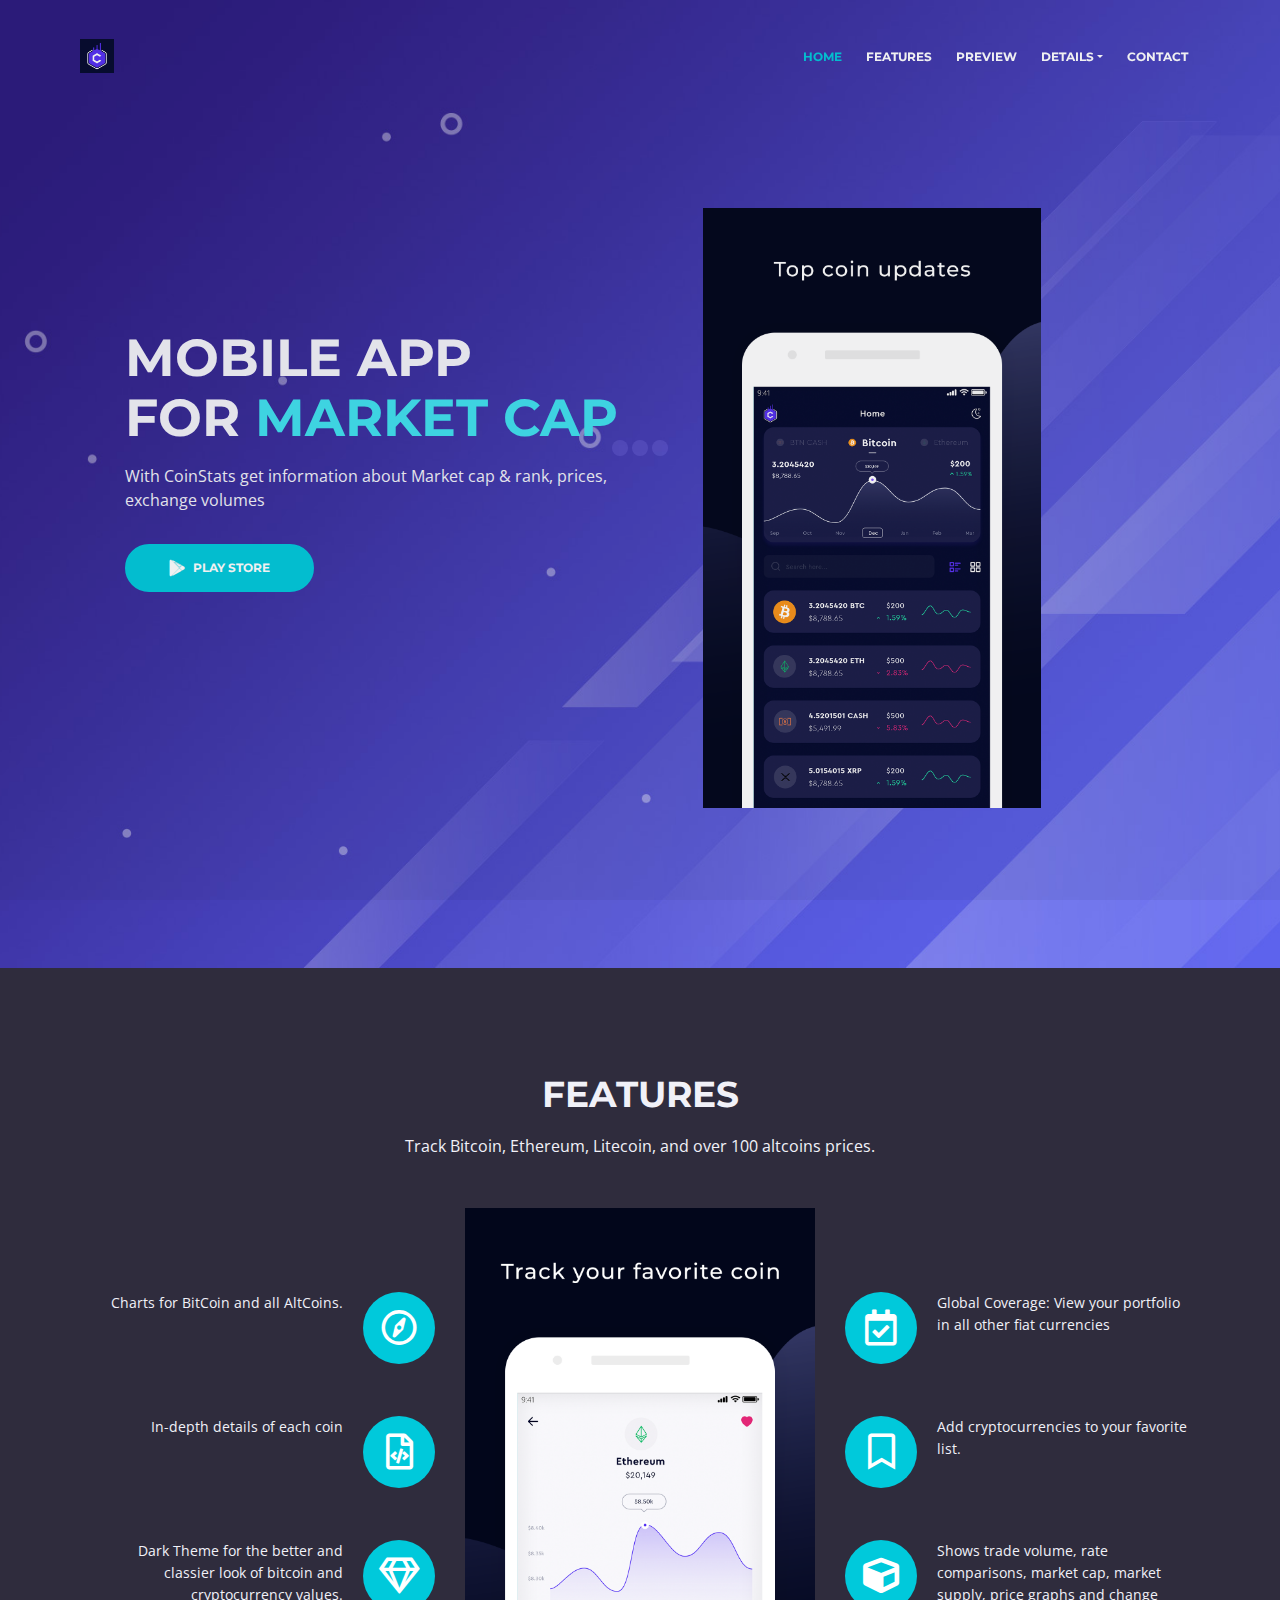
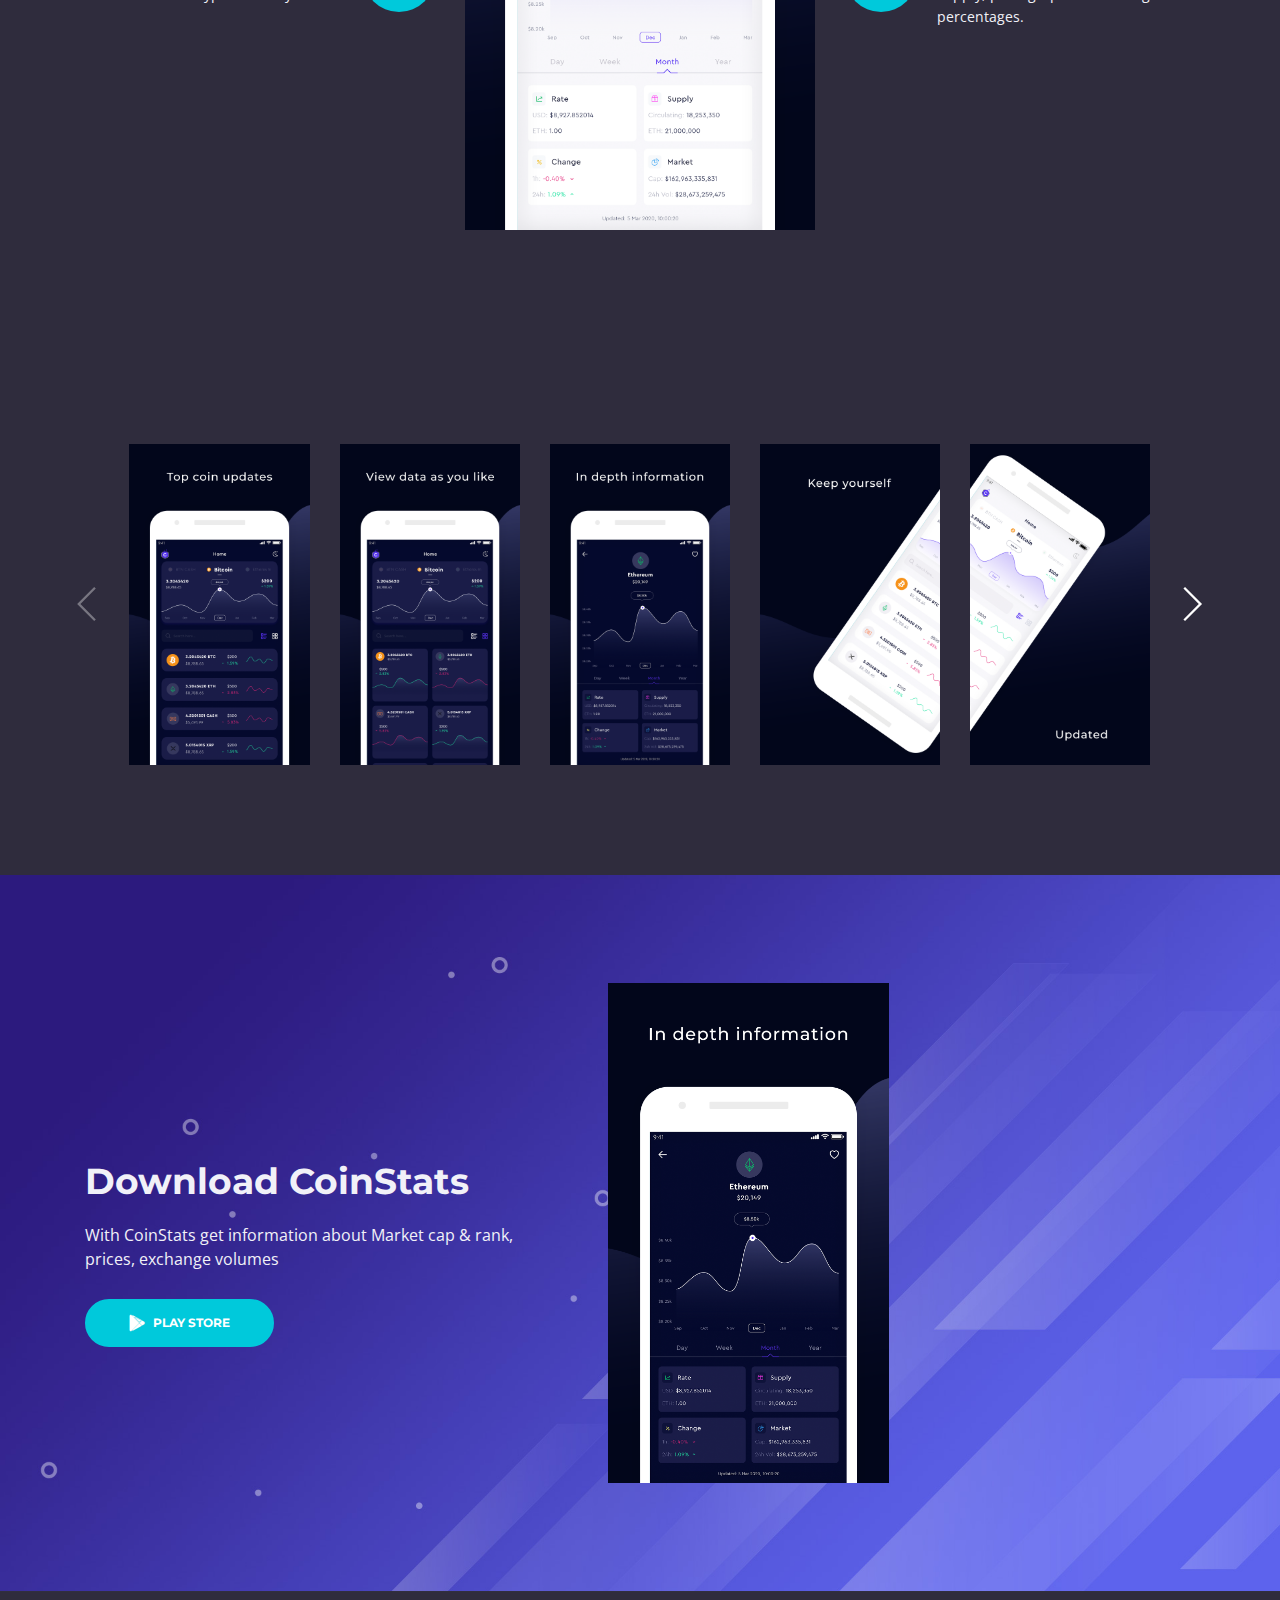
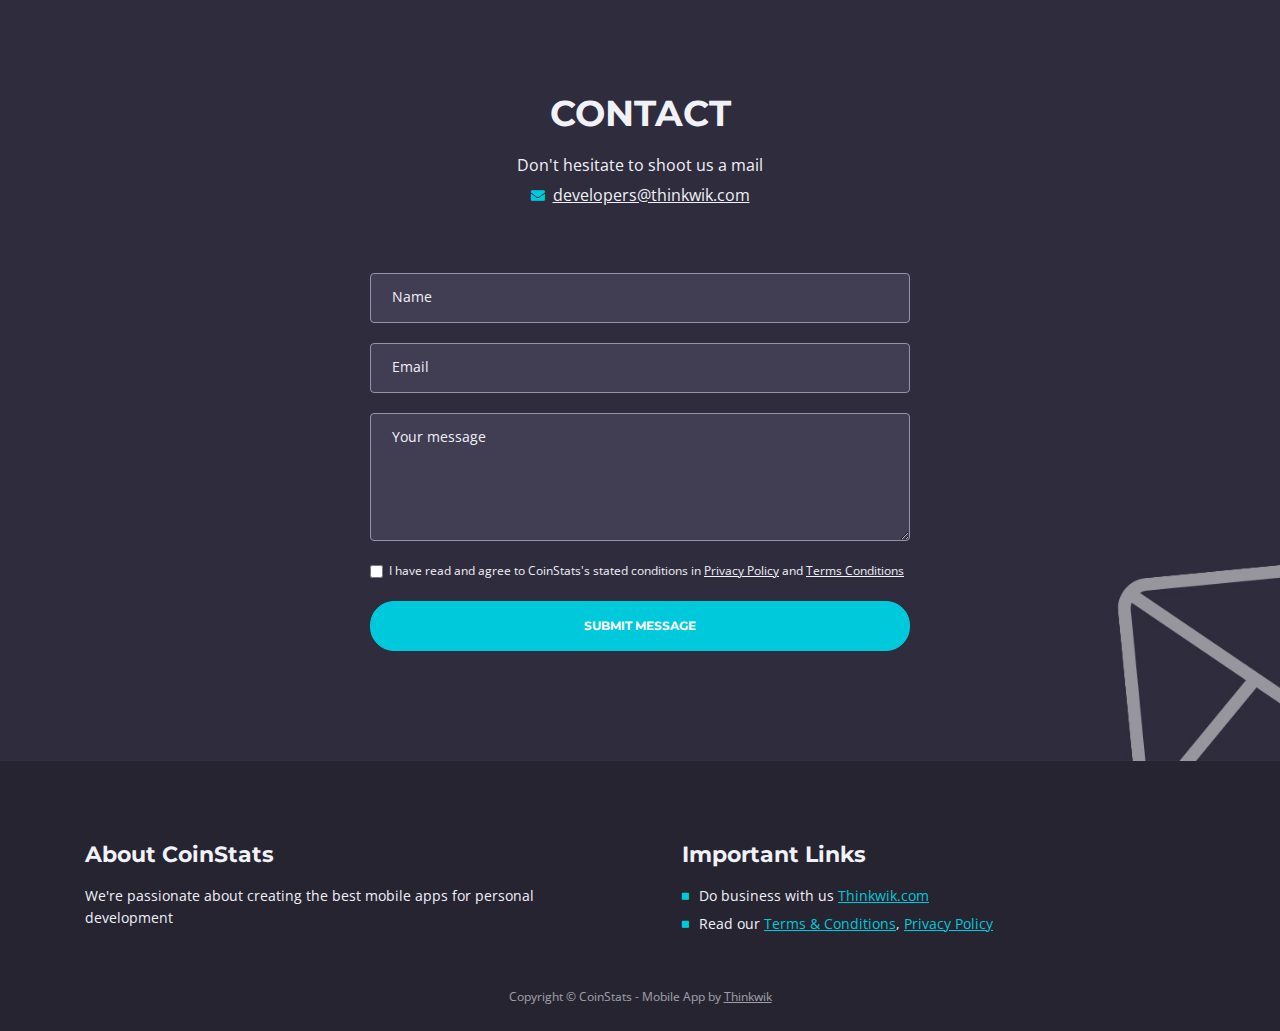
==== commit bf47fe9e: "updated content" ====
--- a/index.html
+++ b/index.html
@@ -1,925 +1,457 @@
 <!DOCTYPE html>
 <html lang="en">
-    <head>
-        <meta charset="utf-8">
-        <meta name="viewport" content="width=device-width, initial-scale=1, shrink-to-fit=no">
-
-        <!-- SEO Meta Tags -->
-        <meta name="description" content="Coin stats">
-        <meta name="author" content="Thinkwik">
-
-        <!-- OG Meta Tags to improve the way the post looks when you share the page on LinkedIn, Facebook, Google+ -->
-        <meta property="og:site_name" content="" /> <!-- website name -->
-        <meta property="og:site" content="" /> <!-- website link -->
-        <meta property="og:title" content=""/> <!-- title shown in the actual shared post -->
-        <meta property="og:description" content="" /> <!-- description shown in the actual shared post -->
-        <meta property="og:image" content="" /> <!-- image link, make sure it's jpg -->
-        <meta property="og:url" content="" /> <!-- where do you want your post to link to -->
-        <meta property="og:type" content="article" />
-
-        <!-- Website Title -->
-        <title>Coin Stats</title>
-
-        <!-- Styles -->
-        <link href="https://fonts.googleapis.com/css?family=Montserrat:400,600,700" rel="stylesheet">
-        <link href="https://fonts.googleapis.com/css?family=Open+Sans:400,400i,700,700i" rel="stylesheet">
-        <link href="css/bootstrap.css" rel="stylesheet">
-        <link href="css/fontawesome-all.css" rel="stylesheet">
-        <link href="css/swiper.css" rel="stylesheet">
-        <link href="css/magnific-popup.css" rel="stylesheet">
-        <link href="css/styles.css" rel="stylesheet">
-
-        <!-- Favicon  -->
-        <link rel="icon" href="images/favicon.png">
-    </head>
-    <body data-spy="scroll" data-target=".fixed-top">
-
-        <!-- Preloader -->
-        <div class="spinner-wrapper">
-            <div class="spinner">
-                <div class="bounce1"></div>
-                <div class="bounce2"></div>
-                <div class="bounce3"></div>
-            </div>
+<head>
+    <meta charset="utf-8">
+    <meta name="viewport" content="width=device-width, initial-scale=1, shrink-to-fit=no">
+    
+    <!-- SEO Meta Tags -->
+    <meta name="description" content="Coin stats">
+    <meta name="author" content="Thinkwik">
+
+    <!-- OG Meta Tags to improve the way the post looks when you share the page on LinkedIn, Facebook, Google+ -->
+	<meta property="og:site_name" content="" /> <!-- website name -->
+	<meta property="og:site" content="" /> <!-- website link -->
+	<meta property="og:title" content=""/> <!-- title shown in the actual shared post -->
+	<meta property="og:description" content="" /> <!-- description shown in the actual shared post -->
+	<meta property="og:image" content="" /> <!-- image link, make sure it's jpg -->
+	<meta property="og:url" content="" /> <!-- where do you want your post to link to -->
+	<meta property="og:type" content="article" />
+
+    <!-- Website Title -->
+    <title>Coin Stats</title>
+    
+    <!-- Styles -->
+    <link href="https://fonts.googleapis.com/css?family=Montserrat:400,600,700" rel="stylesheet">
+    <link href="https://fonts.googleapis.com/css?family=Open+Sans:400,400i,700,700i" rel="stylesheet">
+    <link href="css/bootstrap.css" rel="stylesheet">
+    <link href="css/fontawesome-all.css" rel="stylesheet">
+    <link href="css/swiper.css" rel="stylesheet">
+	<link href="css/magnific-popup.css" rel="stylesheet">
+	<link href="css/styles.css" rel="stylesheet">
+	
+	<!-- Favicon  -->
+    <link rel="icon" href="images/favicon.png">
+</head>
+<body data-spy="scroll" data-target=".fixed-top">
+    
+    <!-- Preloader -->
+	<div class="spinner-wrapper">
+        <div class="spinner">
+            <div class="bounce1"></div>
+            <div class="bounce2"></div>
+            <div class="bounce3"></div>
         </div>
-        <!-- end of preloader -->
-
-
-        <!-- Navbar -->
-        <nav class="navbar navbar-expand-md navbar-dark navbar-custom fixed-top">
-            <!-- Text Logo - Use this if you don't have a graphic logo -->
-            <!-- <a class="navbar-brand logo-text page-scroll" href="index.html">Leno</a> -->
-
-            <!-- Image Logo -->
-            <a class="navbar-brand logo-image" href="index.html"><img src="images/logo.svg" alt="alternative"></a> 
-
-            <!-- Mobile Menu Toggle Button -->
-            <button class="navbar-toggler" type="button" data-toggle="collapse" data-target="#navbarsExampleDefault" aria-controls="navbarsExampleDefault" aria-expanded="false" aria-label="Toggle navigation">
-                <span class="navbar-toggler-awesome fas fa-bars"></span>
-                <span class="navbar-toggler-awesome fas fa-times"></span>
-            </button>
-            <!-- end of mobile menu toggle button -->
-
-            <div class="collapse navbar-collapse" id="navbarsExampleDefault">
-                <ul class="navbar-nav ml-auto">
-                    <li class="nav-item">
-                        <a class="nav-link page-scroll" href="#header">HOME <span class="sr-only">(current)</span></a>
-                    </li>
-                    <li class="nav-item">
-                        <a class="nav-link page-scroll" href="#features">FEATURES</a>
-                    </li>
-                    <li class="nav-item">
-                        <a class="nav-link page-scroll" href="#preview">PREVIEW</a>
-                    </li>
-                    <li class="nav-item">
-                        <a class="nav-link page-scroll" href="privacy-policy.html">PRIVACY POLICY</a>
-                    </li>
-
-                    <!-- Dropdown Menu -->          
-                    <!--                    <li class="nav-item dropdown">
-                                            <a class="nav-link dropdown-toggle page-scroll" href="#details" id="navbarDropdown" role="button" aria-haspopup="true" aria-expanded="false">DETAILS</a>
-                                            <div class="dropdown-menu" aria-labelledby="navbarDropdown">
-                                                <a class="dropdown-item" href="terms-conditions.html"><span class="item-text">TERMS CONDITIONS</span></a>
-                                                <div class="dropdown-items-divide-hr"></div>
-                                                <a class="dropdown-item" href="privacy-policy.html"><span class="item-text">PRIVACY POLICY</span></a>
-                                            </div>
-                                        </li>-->
-                    <!-- end of dropdown menu -->
-
-                    <li class="nav-item">
-                        <a class="nav-link page-scroll" href="#contact">CONTACT</a>
-                    </li>
-                </ul>
-                <!--                <span class="nav-item social-icons">
-                                    <span class="fa-stack">
-                                        <a href="#your-link">
-                                            <i class="fas fa-circle fa-stack-2x"></i>
-                                            <i class="fab fa-facebook-f fa-stack-1x"></i>
-                                        </a>
-                                    </span>
-                                    <span class="fa-stack">
-                                        <a href="#your-link">
-                                            <i class="fas fa-circle fa-stack-2x"></i>
-                                            <i class="fab fa-twitter fa-stack-1x"></i>
-                                        </a>
-                                    </span>
-                                </span>-->
-            </div>
-        </nav> <!-- end of navbar -->
-        <!-- end of navbar -->
-
-
-        <!-- Header -->
-        <header id="header" class="header">
-            <div class="header-content">
-                <div class="container">
-                    <div class="row">
-                        <div class="col-lg-6">
-                            <div class="text-container">
-                                <h1>MOBILE APP <br>FOR <span id="js-rotating">DESIGNERS, MARKETERS, DEVELOPERS</span></h1>
-                                <p class="p-large">Leno is one of the easiest and feature packed marketing automation apps in the market. Download it today!</p>
-                                <a class="btn-solid-lg page-scroll" href="#your-link"><i class="fab fa-apple"></i>APP STORE</a>
-                                <a class="btn-solid-lg page-scroll" href="#your-link"><i class="fab fa-google-play"></i>PLAY STORE</a>
-                            </div>
-                        </div> <!-- end of col -->
-                        <div class="col-lg-6">
-                            <div class="image-container">
-                                <img class="img-fluid" src="images/header-iphone.png" alt="alternative">
-                            </div> <!-- end of image-container -->
-                        </div> <!-- end of col -->
-                    </div> <!-- end of row -->
-                </div> <!-- end of container -->
-            </div> <!-- end of header-content -->
-        </header> <!-- end of header -->
-        <!-- end of header -->
-
-
-        <!-- Testimonials -->
-        <div class="slider-1">
+    </div>
+    <!-- end of preloader -->
+    
+
+    <!-- Navbar -->
+    <nav class="navbar navbar-expand-md navbar-dark navbar-custom fixed-top">
+        <!-- Text Logo - Use this if you don't have a graphic logo -->
+        <!-- <a class="navbar-brand logo-text page-scroll" href="index.html">CoinStats</a> -->
+
+        <!-- Image Logo -->
+        <a class="navbar-brand logo-image" href="index.html"><img src="images/logo.png" alt="alternative"></a> 
+        
+        <!-- Mobile Menu Toggle Button -->
+        <button class="navbar-toggler" type="button" data-toggle="collapse" data-target="#navbarsExampleDefault" aria-controls="navbarsExampleDefault" aria-expanded="false" aria-label="Toggle navigation">
+            <span class="navbar-toggler-awesome fas fa-bars"></span>
+            <span class="navbar-toggler-awesome fas fa-times"></span>
+        </button>
+        <!-- end of mobile menu toggle button -->
+
+        <div class="collapse navbar-collapse" id="navbarsExampleDefault">
+            <ul class="navbar-nav ml-auto">
+                <li class="nav-item">
+                    <a class="nav-link page-scroll" href="#header">HOME <span class="sr-only">(current)</span></a>
+                </li>
+                <li class="nav-item">
+                    <a class="nav-link page-scroll" href="#features">FEATURES</a>
+                </li>
+                <li class="nav-item">
+                    <a class="nav-link page-scroll" href="#preview">PREVIEW</a>
+                </li>
+
+                <!-- Dropdown Menu -->          
+                <li class="nav-item dropdown">
+                    <a class="nav-link dropdown-toggle page-scroll" href="#details" id="navbarDropdown" role="button" aria-haspopup="true" aria-expanded="false">DETAILS</a>
+                    <div class="dropdown-menu" aria-labelledby="navbarDropdown">
+                        <a class="dropdown-item" href="terms-conditions.html"><span class="item-text">TERMS CONDITIONS</span></a>
+                        <div class="dropdown-items-divide-hr"></div>
+                        <a class="dropdown-item" href="privacy-policy.html"><span class="item-text">PRIVACY POLICY</span></a>
+                    </div>
+                </li>
+                <!-- end of dropdown menu -->
+
+                <li class="nav-item">
+                    <a class="nav-link page-scroll" href="#contact">CONTACT</a>
+                </li>
+            </ul>
+          
+        </div>
+    </nav> <!-- end of navbar -->
+    <!-- end of navbar -->
+
+
+    <!-- Header -->
+    <header id="header" class="header">
+        <div class="header-content">
             <div class="container">
                 <div class="row">
-                    <div class="col-lg-12">
-
-                        <!-- Card Slider -->
-                        <div class="slider-container">
-                            <div class="swiper-container card-slider">
-                                <div class="swiper-wrapper">
-
-                                    <!-- Slide -->
-                                    <div class="swiper-slide">
-                                        <div class="card">
-                                            <img class="card-image" src="images/testimonial-1.jpg" alt="alternative">
-                                            <div class="card-body">
-                                                <p class="testimonial-text">I just finished my trial period and was so amazed with the support and results that I purchased Leno.</p>
-                                                <p class="testimonial-author">Jude Thorn - Designer</p>
-                                            </div>
-                                        </div>
-                                    </div> <!-- end of swiper-slide -->
-                                    <!-- end of slide -->
-
-                                    <!-- Slide -->
-                                    <div class="swiper-slide">
-                                        <div class="card">
-                                            <img class="card-image" src="images/testimonial-2.jpg" alt="alternative">
-                                            <div class="card-body">
-                                                <p class="testimonial-text">I don't know how I managed to get work done without Leno. The speed of this application is amazing!</p>
-                                                <p class="testimonial-author">Roy Smith - Developer</p>
-                                            </div>
-                                        </div>        
-                                    </div> <!-- end of swiper-slide -->
-                                    <!-- end of slide -->
-
-                                    <!-- Slide -->
-                                    <div class="swiper-slide">
-                                        <div class="card">
-                                            <img class="card-image" src="images/testimonial-3.jpg" alt="alternative">
-                                            <div class="card-body">
-                                                <p class="testimonial-text">This app has the potential of becoming a mandatory tool in every marketer's day to day operations.</p>
-                                                <p class="testimonial-author">Marsha Singer - Marketer</p>
-                                            </div>
-                                        </div>        
-                                    </div> <!-- end of swiper-slide -->
-                                    <!-- end of slide -->
-
-                                    <!-- Slide -->
-                                    <div class="swiper-slide">
-                                        <div class="card">
-                                            <img class="card-image" src="images/testimonial-4.jpg" alt="alternative">
-                                            <div class="card-body">
-                                                <p class="testimonial-text">Searching for a great marketing automation app was difficult but thankfully I found Leno.</p>
-                                                <p class="testimonial-author">Tim Shaw - Designer</p>
-                                            </div>
-                                        </div>
-                                    </div> <!-- end of swiper-slide -->
-                                    <!-- end of slide -->
-
-                                    <!-- Slide -->
-                                    <div class="swiper-slide">
-                                        <div class="card">
-                                            <img class="card-image" src="images/testimonial-5.jpg" alt="alternative">
-                                            <div class="card-body">
-                                                <p class="testimonial-text">Leno's support team is amazing. They've helped me with some issues and I am so grateful to them.</p>
-                                                <p class="testimonial-author">Lindsay Spice - Marketer</p>
-                                            </div>
-                                        </div>        
-                                    </div> <!-- end of swiper-slide -->
-                                    <!-- end of slide -->
-
-                                    <!-- Slide -->
-                                    <div class="swiper-slide">
-                                        <div class="card">
-                                            <img class="card-image" src="images/testimonial-6.jpg" alt="alternative">
-                                            <div class="card-body">
-                                                <p class="testimonial-text">Who would have thought that Leno can provide such amazing results in just a few weeks of use</p>
-                                                <p class="testimonial-author">Ann Black - Developer</p>
-                                            </div>
-                                        </div>        
-                                    </div> <!-- end of swiper-slide -->
-                                    <!-- end of slide -->
-
-                                </div> <!-- end of swiper-wrapper -->
-
-                                <!-- Add Arrows -->
-                                <div class="swiper-button-next"></div>
-                                <div class="swiper-button-prev"></div>
-                                <!-- end of add arrows -->
-
-                            </div> <!-- end of swiper-container -->
-                        </div> <!-- end of slider-container -->
-                        <!-- end of card slider -->
-
+                    <div class="col-lg-6">
+                        <div class="text-container">
+                            <h1>MOBILE APP <br>FOR <span id="js-rotating">MARKET CAP, COIN PRICE, COIN RANKS</span></h1>
+                            <p class="p-large">With CoinStats get information about Market cap & rank, prices, exchange volumes</p>
+                    
+                            <a class="btn-solid-lg page-scroll" href="http://play.google.com/store/apps/details?id=com.thinkwik.cryptograph"><i class="fab fa-google-play"></i>PLAY STORE</a>
+                        </div>
+                    </div> <!-- end of col -->
+                    <div class="col-lg-6">
+                        <div class="image-container">
+                            <img class="img-fluid" src="images/1.png" style="height: 600px !important;" alt="alternative">
+                        </div> <!-- end of image-container -->
                     </div> <!-- end of col -->
                 </div> <!-- end of row -->
             </div> <!-- end of container -->
-        </div> <!-- end of slider-1 -->
-        <!-- end of testimonials -->
-
-
-        <!-- Features -->
-        <div id="features" class="tabs">
-            <div class="container">
-                <div class="row">
-                    <div class="col-lg-12">
-                        <h2>FEATURES</h2>
-                        <div class="p-heading p-large">Leno was designed based on input from personal development coaches and popular trainers so it offers all</div>
-                    </div> <!-- end of col -->
-                </div> <!-- end of row -->
-                <div class="row">
-
-                    <!-- Tabs Links -->
-                    <ul class="nav nav-tabs" id="lenoTabs" role="tablist">
-                        <li class="nav-item">
-                            <a class="nav-link active" id="nav-tab-1" data-toggle="tab" href="#tab-1" role="tab" aria-controls="tab-1" aria-selected="true"><i class="fas fa-cog"></i>CONFIGURING</a>
-                        </li>
-                        <li class="nav-item">
-                            <a class="nav-link" id="nav-tab-2" data-toggle="tab" href="#tab-2" role="tab" aria-controls="tab-2" aria-selected="false"><i class="fas fa-binoculars"></i>TRACKING</a>
-                        </li>
-                        <li class="nav-item">
-                            <a class="nav-link" id="nav-tab-3" data-toggle="tab" href="#tab-3" role="tab" aria-controls="tab-3" aria-selected="false"><i class="fas fa-search"></i>MONITORING</a>
-                        </li>
+        </div> <!-- end of header-content -->
+    </header> <!-- end of header -->
+    <!-- end of header -->
+
+    <!-- Features -->
+    <div id="features" class="tabs">
+        <div class="container">
+            <div class="row">
+                <div class="col-lg-12">
+                    <h2>FEATURES</h2>
+                    <div class="p-heading p-large">Track Bitcoin, Ethereum, Litecoin, and over 100 altcoins prices. </div>
+                </div> <!-- end of col -->
+            </div> <!-- end of row -->
+            <div class="row">
+
+           
+
+                <!-- Tabs Content-->
+                <div class="tab-content" id="CoinStatsTabsContent">
+                    
+                    <!-- Tab -->
+                    <div class="tab-pane fade show active" id="tab-1" role="tabpanel" aria-labelledby="tab-1">
+                        <div class="container">
+                            <div class="row">
+                                
+                                <!-- Icon Cards Pane -->
+                                <div class="col-lg-4">
+                                    <div class="card left-pane first">
+                                        <div class="card-body">
+                                            <div class="text-wrapper">
+                                                <p>Charts for BitCoin and all AltCoins.</p>
+                                            </div>
+                                            <div class="card-icon">
+                                                <i class="far fa-compass"></i>
+                                            </div>
+                                        </div>
+                                    </div>
+                                    <div class="card left-pane">
+                                        <div class="card-body">
+                                            <div class="text-wrapper">
+                                                <p>In-depth details of each coin</p>
+                                            </div>
+                                            <div class="card-icon">
+                                                <i class="far fa-file-code"></i>
+                                            </div>
+                                        </div>
+                                    </div>
+                                    <div class="card left-pane">
+                                        <div class="card-body">
+                                            <div class="text-wrapper">
+                                                <p>Dark Theme for the better and classier look of bitcoin and cryptocurrency values.</p>
+                                            </div>
+                                            <div class="card-icon">
+                                                <i class="far fa-gem"></i>
+                                            </div>
+                                        </div>
+                                    </div>
+                                </div>
+                                <!-- end of icon cards pane -->
+
+                                <!-- Image Pane -->
+                                <div class="col-lg-4">
+                                    <img class="img-fluid" src="images/7.png" alt="alternative">
+                                </div>
+                                <!-- end of image pane -->
+                                
+                                <!-- Icon Cards Pane -->
+                                <div class="col-lg-4">
+                                    <div class="card right-pane first">
+                                        <div class="card-body">
+                                            <div class="card-icon">
+                                                <i class="far fa-calendar-check"></i>
+                                            </div>
+                                            <div class="text-wrapper">
+                                                <p>Global Coverage: View your portfolio in all other fiat currencies</p>
+                                            </div>
+                                        </div>
+                                    </div>
+                                    <div class="card right-pane">
+                                        <div class="card-body">
+                                            <div class="card-icon">
+                                                <i class="far fa-bookmark"></i>
+                                            </div>
+                                            <div class="text-wrapper">
+                                                <p>Add cryptocurrencies to your favorite list.</p>
+                                            </div>
+                                        </div>
+                                    </div>
+                                    <div class="card right-pane">
+                                        <div class="card-body">
+                                            <div class="card-icon">
+                                                <i class="fas fa-cube"></i>
+                                            </div>
+                                            <div class="text-wrapper">
+                                                <p>Shows trade volume, rate comparisons, market cap, market supply, price graphs and change percentages.</p>
+                                            </div>
+                                        </div>
+                                    </div>
+                                </div>
+                                <!-- end of icon cards pane -->
+
+                            </div> <!-- end of row -->
+                        </div> <!-- end of container -->
+                    </div> <!-- end of tab-pane -->
+                    <!-- end of tab -->
+
+         
+
+            
+
+                </div> <!-- end of tab-content -->
+                <!-- end of tabs content -->
+
+            </div> <!-- end of row --> 
+        </div> <!-- end of container --> 
+    </div> <!-- end of tabs -->
+    <!-- end of features -->
+
+
+
+
+    <!-- Screenshots -->
+    <div class="slider-2">
+        <div class="container">
+            <div class="row">
+                <div class="col-lg-12">
+                    
+                    <!-- Image Slider -->
+                    <div class="slider-container">
+                        <div class="swiper-container image-slider">
+                            <div class="swiper-wrapper">
+                                
+                                <!-- Slide -->
+                                <div class="swiper-slide">
+                                    <a href="images/1.png" class="popup-link" data-effect="fadeIn">
+                                        <img class="img-fluid" src="images/1.png" alt="alternative">
+                                    </a>
+                                </div>
+                                <!-- end of slide -->
+                                
+                                <!-- Slide -->
+                                <div class="swiper-slide">
+                                    <a href="images/2.png" class="popup-link" data-effect="fadeIn">
+                                        <img class="img-fluid" src="images/2.png" alt="alternative">
+                                    </a>
+                                </div>
+                                <!-- end of slide -->
+
+                                <!-- Slide -->
+                                <div class="swiper-slide">
+                                    <a href="images/3.png" class="popup-link" data-effect="fadeIn">
+                                        <img class="img-fluid" src="images/3.png" alt="alternative">
+                                    </a>
+                                </div>
+                                <!-- end of slide -->
+
+                                <!-- Slide -->
+                                <div class="swiper-slide">
+                                    <a href="images/4.png" class="popup-link" data-effect="fadeIn">
+                                        <img class="img-fluid" src="images/4.png" alt="alternative">
+                                    </a>
+                                </div>
+                                <!-- end of slide -->
+
+                                <!-- Slide -->
+                                <div class="swiper-slide">
+                                    <a href="images/5.png" class="popup-link" data-effect="fadeIn">
+                                        <img class="img-fluid" src="images/5.png" alt="alternative">
+                                    </a>
+                                </div>
+                                <!-- end of slide -->
+                                
+                                <!-- Slide -->
+                                <div class="swiper-slide">
+                                    <a href="images/6.png" class="popup-link" data-effect="fadeIn">
+                                        <img class="img-fluid" src="images/6.png" alt="alternative">
+                                    </a>
+                                </div>
+                                <!-- end of slide -->
+
+                                <!-- Slide -->
+                                <div class="swiper-slide">
+                                    <a href="images/7.png" class="popup-link" data-effect="fadeIn">
+                                        <img class="img-fluid" src="images/7.png" alt="alternative">
+                                    </a>
+                                </div>
+                                <!-- end of slide -->
+
+                            
+
+                              
+                                
+                            </div> <!-- end of swiper-wrapper -->
+
+                            <!-- Add Arrows -->
+                            <div class="swiper-button-next"></div>
+                            <div class="swiper-button-prev"></div>
+                            <!-- end of add arrows -->
+
+                        </div> <!-- end of swiper-container -->
+                    </div> <!-- end of slider-container -->
+                    <!-- end of image slider -->
+
+                </div> <!-- end of col -->
+            </div> <!-- end of row -->
+        </div> <!-- end of container -->
+    </div> <!-- end of slider-2 -->
+    <!-- end of screenshots -->
+
+
+    <!-- Download -->
+    <div class="basic-4">
+        <div class="container">
+            <div class="row">
+                <div class="col-lg-6 col-xl-5">
+                    <div class="text-container">
+                        <h2>Download <span class="blue">CoinStats</span></h2>
+                        <p class="p-large">With CoinStats get information about Market cap & rank, prices, exchange volumes</p>
+         
+                        <a class="btn-solid-lg" href="http://play.google.com/store/apps/details?id=com.thinkwik.cryptograph"><i class="fab fa-google-play"></i>PLAY STORE</a>
+                    </div> <!-- end of text-container -->
+                </div> <!-- end of col -->
+                <div class="col-lg-6 col-xl-7">
+                    <div class="image-container">
+                        <img class="img-fluid" src="images/3.png" alt="alternative" style="height: 500px !important;">
+                    </div> <!-- end of img-container -->
+                </div> <!-- end of col -->
+            </div> <!-- end of row -->
+        </div> <!-- end of container -->
+    </div> <!-- end of basic-4 -->
+    <!-- end of download -->
+
+
+    <!-- Contact -->
+    <div id="contact" class="form">
+        <div class="container">
+            <div class="row">
+                <div class="col-lg-12">
+                    <h2>CONTACT</h2>
+                    <ul class="list-unstyled li-space-lg">
+                        <li class="address">Don't hesitate to shoot us a mail</li>
+                        <li><i class="fas fa-envelope"></i><a class="blue" href="mailto:developers@thinkwik.com">developers@thinkwik.com</a></li>
                     </ul>
-                    <!-- end of tabs links -->
-
-
-                    <!-- Tabs Content-->
-                    <div class="tab-content" id="lenoTabsContent">
-
-                        <!-- Tab -->
-                        <div class="tab-pane fade show active" id="tab-1" role="tabpanel" aria-labelledby="tab-1">
-                            <div class="container">
-                                <div class="row">
-
-                                    <!-- Icon Cards Pane -->
-                                    <div class="col-lg-4">
-                                        <div class="card left-pane first">
-                                            <div class="card-body">
-                                                <div class="text-wrapper">
-                                                    <h4 class="card-title">Goal Setting</h4>
-                                                    <p>Like any self improving process, everything starts with setting your goals and committing to them</p>
-                                                </div>
-                                                <div class="card-icon">
-                                                    <i class="far fa-compass"></i>
-                                                </div>
-                                            </div>
-                                        </div>
-                                        <div class="card left-pane">
-                                            <div class="card-body">
-                                                <div class="text-wrapper">
-                                                    <h4 class="card-title">Visual Editor</h4>
-                                                    <p>Leno provides a well designed and ergonomic visual editor for you to edit your notes and input data</p>
-                                                </div>
-                                                <div class="card-icon">
-                                                    <i class="far fa-file-code"></i>
-                                                </div>
-                                            </div>
-                                        </div>
-                                        <div class="card left-pane">
-                                            <div class="card-body">
-                                                <div class="text-wrapper">
-                                                    <h4 class="card-title">Refined Options</h4>
-                                                    <p>Each option packaged in the app's menus is provided in order to improve your personal development status</p>
-                                                </div>
-                                                <div class="card-icon">
-                                                    <i class="far fa-gem"></i>
-                                                </div>
-                                            </div>
-                                        </div>
-                                    </div>
-                                    <!-- end of icon cards pane -->
-
-                                    <!-- Image Pane -->
-                                    <div class="col-lg-4">
-                                        <img class="img-fluid" src="images/features-iphone-1.png" alt="alternative">
-                                    </div>
-                                    <!-- end of image pane -->
-
-                                    <!-- Icon Cards Pane -->
-                                    <div class="col-lg-4">
-                                        <div class="card right-pane first">
-                                            <div class="card-body">
-                                                <div class="card-icon">
-                                                    <i class="far fa-calendar-check"></i>
-                                                </div>
-                                                <div class="text-wrapper">
-                                                    <h4 class="card-title">Calendar Input</h4>
-                                                    <p>Schedule your appointments, meetings and periodical evaluations using the provided in-app calendar option</p>
-                                                </div>
-                                            </div>
-                                        </div>
-                                        <div class="card right-pane">
-                                            <div class="card-body">
-                                                <div class="card-icon">
-                                                    <i class="far fa-bookmark"></i>
-                                                </div>
-                                                <div class="text-wrapper">
-                                                    <h4 class="card-title">Easy Reading</h4>
-                                                    <p>Reading focus mode for long form articles, ebooks and other materials which involve large text areas</p>
-                                                </div>
-                                            </div>
-                                        </div>
-                                        <div class="card right-pane">
-                                            <div class="card-body">
-                                                <div class="card-icon">
-                                                    <i class="fas fa-cube"></i>
-                                                </div>
-                                                <div class="text-wrapper">
-                                                    <h4 class="card-title">Good Foundation</h4>
-                                                    <p>Get a solid foundation for your self development efforts. Try Leno mobile app for any mobile platform</p>
-                                                </div>
-                                            </div>
-                                        </div>
-                                    </div>
-                                    <!-- end of icon cards pane -->
-
-                                </div> <!-- end of row -->
-                            </div> <!-- end of container -->
-                        </div> <!-- end of tab-pane -->
-                        <!-- end of tab -->
-
-                        <!-- Tab -->
-                        <div class="tab-pane fade" id="tab-2" role="tabpanel" aria-labelledby="tab-2">
-                            <div class="container">
-                                <div class="row">
-
-                                    <!-- Image Pane -->
-                                    <div class="col-md-4">
-                                        <img class="img-fluid" src="images/features-iphone-2.png" alt="alternative">
-                                    </div>
-                                    <!-- end of image pane -->
-
-                                    <!-- Text And Icon Cards Area -->
-                                    <div class="col-md-8">
-                                        <div class="text-area">
-                                            <h3>Track Result Based On Your</h3>
-                                            <p>After you've configured the app and settled on the data gathering techniques you can not start the information trackers and start collecting those <a class="turquoise" href="#your-link">interesting details</a>. You can always change them.</p>
-                                        </div> <!-- end of text-area -->
-
-                                        <div class="icon-cards-area">
-                                            <div class="card">
-                                                <div class="card-icon">
-                                                    <i class="fas fa-cube"></i>
-                                                </div>
-                                                <div class="card-body">
-                                                    <h4 class="card-title">Good Foundation</h4>
-                                                    <p>Get a solid foundation for your self development efforts. Try Leno mobile app for any mobile platform</p>
-                                                </div>
-                                            </div>
-                                            <div class="card">
-                                                <div class="card-icon">
-                                                    <i class="far fa-bookmark"></i>
-                                                </div>
-                                                <div class="card-body">
-                                                    <h4 class="card-title">Easy Reading</h4>
-                                                    <p>Reading focus mode for long form articles, ebooks and other materials which involve large text areas</p>
-                                                </div>
-                                            </div>
-                                            <div class="card">
-                                                <div class="card-icon">
-                                                    <i class="far fa-calendar-check"></i>
-                                                </div>
-                                                <div class="card-body">
-                                                    <h4 class="card-title">Calendar Input</h4>
-                                                    <p>Schedule your appointments, meetings and periodical evaluations using the provided in-app calendar option</p>
-                                                </div>
-                                            </div>
-                                            <div class="card">
-                                                <div class="card-icon">
-                                                    <i class="far fa-file-code"></i>
-                                                </div>
-                                                <div class="card-body">
-                                                    <h4 class="card-title">Visual Editor</h4>
-                                                    <p>Leno provides a well designed and ergonomic visual editor for you to edit your notes and input data</p>
-                                                </div>
-                                            </div>
-                                        </div> <!-- end of icon cards area -->
-                                    </div> <!-- end of col-md-8 -->
-                                    <!-- end of text and icon cards area -->
-
-                                </div> <!-- end of row -->
-                            </div> <!-- end of container -->
-                        </div> <!-- end of tab-pane -->
-                        <!-- end of tab -->
-
-                        <!-- Tab -->
-                        <div class="tab-pane fade" id="tab-3" role="tabpanel" aria-labelledby="tab-3">
-                            <div class="container">
-                                <div class="row">
-
-                                    <!-- Text And Icon Cards Area -->
-                                    <div class="col-md-8">
-                                        <div class="icon-cards-area">
-                                            <div class="card">
-                                                <div class="card-icon">
-                                                    <i class="far fa-calendar-check"></i>
-                                                </div>
-                                                <div class="card-body">
-                                                    <h4 class="card-title">Calendar Input</h4>
-                                                    <p>Schedule your appointments, meetings and periodical evaluations using the provided in-app calendar option</p>
-                                                </div>
-                                            </div>
-                                            <div class="card">
-                                                <div class="card-icon">
-                                                    <i class="far fa-file-code"></i>
-                                                </div>
-                                                <div class="card-body">
-                                                    <h4 class="card-title">Visual Editor</h4>
-                                                    <p>Leno provides a well designed and ergonomic visual editor for you to edit your notes and input data</p>
-                                                </div>
-                                            </div>
-                                            <div class="card">
-                                                <div class="card-icon">
-                                                    <i class="fas fa-cube"></i>
-                                                </div>
-                                                <div class="card-body">
-                                                    <h4 class="card-title">Good Foundation</h4>
-                                                    <p>Get a solid foundation for your self development efforts. Try Leno mobile app for any mobile platform</p>
-                                                </div>
-                                            </div>
-                                            <div class="card">
-                                                <div class="card-icon">
-                                                    <i class="far fa-bookmark"></i>
-                                                </div>
-                                                <div class="card-body">
-                                                    <h4 class="card-title">Easy Reading</h4>
-                                                    <p>Reading focus mode for long form articles, ebooks and other materials which involve large text areas</p>
-                                                </div>
-                                            </div>
-                                        </div> <!-- end of icon cards area -->
-
-                                        <div class="text-area">
-                                            <h3>Monitoring Tools Evaluation</h3>
-                                            <p>Monitor the evolution of your finances and health state using tools integrated in Leno. The generated real time reports can be filtered based on any <a class="turquoise" href="#your-link">desired criteria</a>.</p>
-                                        </div> <!-- end of text-area -->
-                                    </div> <!-- end of col-md-8 -->
-                                    <!-- end of text and icon cards area -->
-
-                                    <!-- Image Pane -->
-                                    <div class="col-md-4">
-                                        <img class="img-fluid" src="images/features-iphone-3.png" alt="alternative">
-                                    </div>
-                                    <!-- end of image pane -->
-
-                                </div> <!-- end of row -->
-                            </div> <!-- end of container -->
-                        </div><!-- end of tab-pane -->
-                        <!-- end of tab -->
-
-                    </div> <!-- end of tab-content -->
-                    <!-- end of tabs content -->
-
-                </div> <!-- end of row --> 
-            </div> <!-- end of container --> 
-        </div> <!-- end of tabs -->
-        <!-- end of features -->
-
-
-        <!-- Video -->
-        <div id="preview" class="basic-1">
-            <div class="container">
-                <div class="row">
-                    <div class="col-lg-12">
-                        <h2>PREVIEW</h2>
-                        <div class="p-heading p-large">Target the right customers for your business with the help of Leno's patented segmentation technology</div>
-                    </div> <!-- end of col -->
-                </div> <!-- end of row -->
-                <div class="row">
-                    <div class="col-lg-12">
-
-                        <!-- Video Preview -->
-                        <div class="image-container">
-                            <div class="video-wrapper">
-                                <a class="popup-youtube" href="https://www.youtube.com/watch?v=fLCjQJCekTs" data-effect="fadeIn">
-                                    <img class="img-fluid" src="images/video-frame.jpg" alt="alternative">
-                                    <span class="video-play-button">
-                                        <span></span>
-                                    </span>
-                                </a>
-                            </div> <!-- end of video-wrapper -->
-                        </div> <!-- end of image-container -->
-                        <!-- end of video preview -->
-
-                    </div> <!-- end of col -->
-                </div> <!-- end of row -->
-            </div> <!-- end of container -->
-        </div> <!-- end of basic-1 -->
-        <!-- end of video -->
-
-
-        <!-- Details 1 -->
-        <div id="details" class="basic-2">
-            <div class="container">
-                <div class="row">
-                    <div class="col-lg-6">
-                        <img class="img-fluid" src="images/details-1-iphone.png" alt="alternative">
-                    </div> <!-- end of col -->
-                    <div class="col-lg-6">
-                        <div class="text-container">
-                            <h3>Goals Setting</h3>
-                            <p>Leno can easily help you track your personal development evolution if you take the time to properly setup your goals at the beginning of the training process. Check out the details</p>
-                            <a class="btn-solid-reg popup-with-move-anim" href="#details-lightbox-1">LIGHTBOX</a>
-                        </div> <!-- end of text-container -->
-                    </div> <!-- end of col -->
-                </div> <!-- end of row -->
-            </div> <!-- end of container -->
-        </div> <!-- end of basic-2 -->
-        <!-- end of details 1 -->
-
-
-        <!-- Details 2 -->
-        <div class="basic-3">
-            <div class="second">
-                <div class="container">
-                    <div class="row">
-                        <div class="col-lg-6">
-                            <div class="text-container">
-                                <h3>Calendar Input</h3>
-                                <p>The calendar input function enables the user to setup training, meditation and relaxation sessions with ease. Just open the feature and start setting up your time as you desire</p>
-                                <a class="btn-solid-reg popup-with-move-anim" href="#details-lightbox-2">LIGHTBOX</a>
-                            </div> <!-- end of text-container -->
-                        </div> <!-- end of col -->
-                        <div class="col-lg-6">
-                            <img class="img-fluid" src="images/details-2-iphone.png" alt="alternative">
-                        </div> <!-- end of col -->
-                    </div> <!-- end of row -->
-                </div> <!-- end of container -->
-            </div> <!-- end of second -->
-        </div> <!-- end of basic-3 -->    
-        <!-- end of details 2 -->
-
-
-        <!-- Details Lightboxes -->
-        <!-- Lightbox -->
-        <div id="details-lightbox-1" class="lightbox-basic zoom-anim-dialog mfp-hide">
-            <div class="row">
-                <button title="Close (Esc)" type="button" class="mfp-close x-button">×</button>
-                <div class="col-lg-6">
-                    <img class="img-fluid" src="images/details-lightbox-1.png" alt="alternative">
-                </div>
-                <div class="col-lg-6">
-                    <h3>Goals Setting</h3>
-                    <hr>
-                    <p>Leno can easily help you track your personal development evolution if you take the time to set it up.</p>
-                    <h4>User Feedback</h4>
-                    <p>This is a great app which can help you save time and make your live easier. And it will help improve your productivity levels.</p>
-                    <p>You should definitely give it a try when you need a good app.</p>
-                    <table>
-                        <tr><td class="icon-cell"><i class="fas fa-desktop"></i></td><td>Responsive layout</td></tr>
-                        <tr><td class="icon-cell"><i class="fas fa-bullhorn"></i></td><td>Distinctive CTAs</td></tr>
-                        <tr><td class="icon-cell"><i class="fas fa-image"></i></td><td>Image gallery slider</td></tr>
-                        <tr><td class="icon-cell"><i class="fas fa-envelope"></i></td><td>Contact forms</td></tr>
-                        <tr><td class="icon-cell"><i class="fab fa-font-awesome-flag"></i></td><td>FontAwesome icons</td></tr>
-                        <tr><td class="icon-cell"><i class="fas fa-code"></i></td><td>Well-structured code</td></tr>
-                    </table>
-                    <a class="btn-solid-reg" href="#your-link">DETAILS</a> <a class="btn-outline-reg mfp-close as-button" href="#details">BACK</a> 
-                </div>
-            </div> <!-- end of row -->
-        </div> <!-- end of lightbox-basic -->
-        <!-- end of lightbox -->
-
-        <!-- Lightbox -->
-        <div id="details-lightbox-2" class="lightbox-basic zoom-anim-dialog mfp-hide">
-            <div class="row">
-                <button title="Close (Esc)" type="button" class="mfp-close x-button">×</button>
-                <div class="col-lg-6">
-                    <img class="img-fluid" src="images/details-lightbox-2.png" alt="alternative">
-                </div>
-                <div class="col-lg-6">
-                    <h3>Calendar Input</h3>
-                    <hr>
-                    <p>The calendar input function enables the user to setup training, meditation and relaxation sessions with ease.</p>
-                    <h4>User Feedback</h4>
-                    <p>This is a great app which can help you save time and make your live easier. And it will help improve your productivity levels.</p>
-                    <p>You should definitely give it a try when you need a good app.</p>
-                    <table>
-                        <tr><td class="icon-cell"><i class="fas fa-desktop"></i></td><td>Responsive layout</td></tr>
-                        <tr><td class="icon-cell"><i class="fas fa-bullhorn"></i></td><td>Distinctive CTAs</td></tr>
-                        <tr><td class="icon-cell"><i class="fas fa-image"></i></td><td>Image gallery slider</td></tr>
-                        <tr><td class="icon-cell"><i class="fas fa-envelope"></i></td><td>Contact forms</td></tr>
-                        <tr><td class="icon-cell"><i class="fab fa-font-awesome-flag"></i></td><td>FontAwesome icons</td></tr>
-                        <tr><td class="icon-cell"><i class="fas fa-code"></i></td><td>Well-structured code</td></tr>
-                    </table>
-                    <a class="btn-solid-reg" href="#your-link">DETAILS</a> <a class="btn-outline-reg mfp-close as-button" href="#details">BACK</a>
-                </div>
-            </div> <!-- end of row -->
-        </div> <!-- end of lightbox-basic -->
-        <!-- end of lightbox -->
-        <!-- end of details lightboxes -->
-
-
-        <!-- Screenshots -->
-        <div class="slider-2">
-            <div class="container">
-                <div class="row">
-                    <div class="col-lg-12">
-
-                        <!-- Image Slider -->
-                        <div class="slider-container">
-                            <div class="swiper-container image-slider">
-                                <div class="swiper-wrapper">
-
-                                    <!-- Slide -->
-                                    <div class="swiper-slide">
-                                        <a href="images/screenshot-1.png" class="popup-link" data-effect="fadeIn">
-                                            <img class="img-fluid" src="images/screenshot-1.png" alt="alternative">
-                                        </a>
-                                    </div>
-                                    <!-- end of slide -->
-
-                                    <!-- Slide -->
-                                    <div class="swiper-slide">
-                                        <a href="images/screenshot-2.png" class="popup-link" data-effect="fadeIn">
-                                            <img class="img-fluid" src="images/screenshot-2.png" alt="alternative">
-                                        </a>
-                                    </div>
-                                    <!-- end of slide -->
-
-                                    <!-- Slide -->
-                                    <div class="swiper-slide">
-                                        <a href="images/screenshot-3.png" class="popup-link" data-effect="fadeIn">
-                                            <img class="img-fluid" src="images/screenshot-3.png" alt="alternative">
-                                        </a>
-                                    </div>
-                                    <!-- end of slide -->
-
-                                    <!-- Slide -->
-                                    <div class="swiper-slide">
-                                        <a href="images/screenshot-4.png" class="popup-link" data-effect="fadeIn">
-                                            <img class="img-fluid" src="images/screenshot-4.png" alt="alternative">
-                                        </a>
-                                    </div>
-                                    <!-- end of slide -->
-
-                                    <!-- Slide -->
-                                    <div class="swiper-slide">
-                                        <a href="images/screenshot-5.png" class="popup-link" data-effect="fadeIn">
-                                            <img class="img-fluid" src="images/screenshot-5.png" alt="alternative">
-                                        </a>
-                                    </div>
-                                    <!-- end of slide -->
-
-                                    <!-- Slide -->
-                                    <div class="swiper-slide">
-                                        <a href="images/screenshot-6.png" class="popup-link" data-effect="fadeIn">
-                                            <img class="img-fluid" src="images/screenshot-6.png" alt="alternative">
-                                        </a>
-                                    </div>
-                                    <!-- end of slide -->
-
-                                    <!-- Slide -->
-                                    <div class="swiper-slide">
-                                        <a href="images/screenshot-7.png" class="popup-link" data-effect="fadeIn">
-                                            <img class="img-fluid" src="images/screenshot-7.png" alt="alternative">
-                                        </a>
-                                    </div>
-                                    <!-- end of slide -->
-
-                                    <!-- Slide -->
-                                    <div class="swiper-slide">
-                                        <a href="images/screenshot-8.png" class="popup-link" data-effect="fadeIn">
-                                            <img class="img-fluid" src="images/screenshot-8.png" alt="alternative">
-                                        </a>
-                                    </div>
-                                    <!-- end of slide -->
-
-                                    <!-- Slide -->
-                                    <div class="swiper-slide">
-                                        <a href="images/screenshot-9.png" class="popup-link" data-effect="fadeIn">
-                                            <img class="img-fluid" src="images/screenshot-9.png" alt="alternative">
-                                        </a>
-                                    </div>
-                                    <!-- end of slide -->
-
-                                    <!-- Slide -->
-                                    <div class="swiper-slide">
-                                        <a href="images/screenshot-10.png" class="popup-link" data-effect="fadeIn">
-                                            <img class="img-fluid" src="images/screenshot-10.png" alt="alternative">
-                                        </a>
-                                    </div>
-                                    <!-- end of slide -->
-
-                                </div> <!-- end of swiper-wrapper -->
-
-                                <!-- Add Arrows -->
-                                <div class="swiper-button-next"></div>
-                                <div class="swiper-button-prev"></div>
-                                <!-- end of add arrows -->
-
-                            </div> <!-- end of swiper-container -->
-                        </div> <!-- end of slider-container -->
-                        <!-- end of image slider -->
-
-                    </div> <!-- end of col -->
-                </div> <!-- end of row -->
-            </div> <!-- end of container -->
-        </div> <!-- end of slider-2 -->
-        <!-- end of screenshots -->
-
-
-        <!-- Download -->
-        <div class="basic-4">
-            <div class="container">
-                <div class="row">
-                    <div class="col-lg-6 col-xl-5">
-                        <div class="text-container">
-                            <h2>Download <span class="blue">Leno</span></h2>
-                            <p class="p-large">Target the right customers for your business with the help of Leno's patented technology and increase conversion figures in less than 2 weeks</p>
-                            <a class="btn-solid-lg" href="#your-link"><i class="fab fa-apple"></i>APP STORE</a>
-                            <a class="btn-solid-lg" href="#your-link"><i class="fab fa-google-play"></i>PLAY STORE</a>
-                        </div> <!-- end of text-container -->
-                    </div> <!-- end of col -->
-                    <div class="col-lg-6 col-xl-7">
-                        <div class="image-container">
-                            <img class="img-fluid" src="images/download.png" alt="alternative">
-                        </div> <!-- end of img-container -->
-                    </div> <!-- end of col -->
-                </div> <!-- end of row -->
-            </div> <!-- end of container -->
-        </div> <!-- end of basic-4 -->
-        <!-- end of download -->
-
-
-        <!-- Statistics -->
-        <div class="counter">
-            <div class="container">
-                <div class="row">
-                    <div class="col-lg-12">
-
-                        <!-- Counter -->
-                        <div id="counter">
-                            <div class="cell">
-                                <div class="counter-value number-count" data-count="231">1</div>
-                                <p class="counter-info">Happy Users</p>
-                            </div>
-                            <div class="cell">
-                                <div class="counter-value number-count" data-count="85">1</div>
-                                <p class="counter-info">Issues Solved</p>
-                            </div>
-                            <div class="cell">
-                                <div class="counter-value number-count" data-count="59">1</div>
-                                <p class="counter-info">Good Reviews</p>
-                            </div>
-                            <div class="cell">
-                                <div class="counter-value number-count" data-count="127">1</div>
-                                <p class="counter-info">Case Studies</p>
-                            </div>
-                        </div>
-                        <!-- end of counter -->
-
-                    </div> <!-- end of col -->
-                </div> <!-- end of row -->
-            </div> <!-- end of container -->
-        </div> <!-- end of counter -->
-        <!-- end of statistics -->
-
-
-        <!-- Contact -->
-        <div id="contact" class="form">
-            <div class="container">
-                <div class="row">
-                    <div class="col-lg-12">
-                        <h2>CONTACT</h2>
+                </div> <!-- end of col -->
+            </div> <!-- end of row -->
+            <div class="row">
+                <div class="col-lg-6 offset-lg-3">
+                    
+                    <!-- Contact Form -->
+                    <form id="contactForm" data-toggle="validator" data-focus="false">
+                        <div class="form-group">
+                            <input type="text" class="form-control-input" id="cname" required>
+                            <label class="label-control" for="cname">Name</label>
+                            <div class="help-block with-errors"></div>
+                        </div>
+                        <div class="form-group">
+                            <input type="email" class="form-control-input" id="cemail" required>
+                            <label class="label-control" for="cemail">Email</label>
+                            <div class="help-block with-errors"></div>
+                        </div>
+                        <div class="form-group">
+                            <textarea class="form-control-textarea" id="cmessage" required></textarea>
+                            <label class="label-control" for="cmessage">Your message</label>
+                            <div class="help-block with-errors"></div>
+                        </div>
+                        <div class="form-group checkbox">
+                            <input type="checkbox" id="cterms" value="Agreed-to-Terms" required>I have read and agree to CoinStats's stated conditions in <a href="privacy-policy.html">Privacy Policy</a> and <a href="terms-conditions.html">Terms Conditions</a> 
+                            <div class="help-block with-errors"></div>
+                        </div>
+                        <div class="form-group">
+                            <button type="submit" class="form-control-submit-button">SUBMIT MESSAGE</button>
+                        </div>
+                        <div class="form-message">
+                            <div id="cmsgSubmit" class="h3 text-center hidden"></div>
+                        </div>
+                    </form>
+                    <!-- end of contact form -->
+
+                </div> <!-- end of col -->
+            </div> <!-- end of row -->
+        </div> <!-- end of container -->
+    </div> <!-- end of form -->
+    <!-- end of contact -->
+
+
+    <!-- Footer -->
+    <div class="footer">
+        <div class="container">
+            <div class="row">
+                <div class="col-md-6">
+                    <div class="footer-col">
+                        <h4>About CoinStats</h4>
+                        <p>We're passionate about creating the best mobile apps for personal development</p>
+                    </div>
+                </div> <!-- end of col -->
+                <div class="col-md-6">
+                    <div class="footer-col middle">
+                        <h4>Important Links</h4>
                         <ul class="list-unstyled li-space-lg">
-                            <li class="address">Don't hesitate to give us a call or just use the contact form below</li>
-                            <li><i class="fas fa-map-marker-alt"></i>22 Innovative, San Francisco, CA 94043, US</li>
-                            <li><i class="fas fa-phone"></i><a class="blue" href="tel:003024630820">+81 720 2212</a></li>
-                            <li><i class="fas fa-envelope"></i><a class="blue" href="mailto:office@leno.com">office@leno.com</a></li>
+                            <li class="media">
+                                <i class="fas fa-square"></i>
+                                <div class="media-body">Do business with us <a class="turquoise" href="http://www.thinkwik.com">Thinkwik.com</a></div>
+                            </li>
+                            <li class="media">
+                                <i class="fas fa-square"></i>
+                                <div class="media-body">Read our <a class="turquoise" href="terms-conditions.html">Terms & Conditions</a>, <a class="turquoise" href="privacy-policy.html">Privacy Policy</a></div>
+                            </li>
                         </ul>
-                    </div> <!-- end of col -->
-                </div> <!-- end of row -->
-                <div class="row">
-                    <div class="col-lg-6 offset-lg-3">
-
-                        <!-- Contact Form -->
-                        <form id="contactForm" data-toggle="validator" data-focus="false">
-                            <div class="form-group">
-                                <input type="text" class="form-control-input" id="cname" required>
-                                <label class="label-control" for="cname">Name</label>
-                                <div class="help-block with-errors"></div>
-                            </div>
-                            <div class="form-group">
-                                <input type="email" class="form-control-input" id="cemail" required>
-                                <label class="label-control" for="cemail">Email</label>
-                                <div class="help-block with-errors"></div>
-                            </div>
-                            <div class="form-group">
-                                <textarea class="form-control-textarea" id="cmessage" required></textarea>
-                                <label class="label-control" for="cmessage">Your message</label>
-                                <div class="help-block with-errors"></div>
-                            </div>
-                            <div class="form-group checkbox">
-                                <input type="checkbox" id="cterms" value="Agreed-to-Terms" required>I have read and agree to Leno's stated conditions in <a href="privacy-policy.html">Privacy Policy</a> and <a href="terms-conditions.html">Terms Conditions</a> 
-                                <div class="help-block with-errors"></div>
-                            </div>
-                            <div class="form-group">
-                                <button type="submit" class="form-control-submit-button">SUBMIT MESSAGE</button>
-                            </div>
-                            <div class="form-message">
-                                <div id="cmsgSubmit" class="h3 text-center hidden"></div>
-                            </div>
-                        </form>
-                        <!-- end of contact form -->
-
-                    </div> <!-- end of col -->
-                </div> <!-- end of row -->
-            </div> <!-- end of container -->
-        </div> <!-- end of form -->
-        <!-- end of contact -->
-
-
-        <!-- Footer -->
-        <div class="footer">
-            <div class="container">
-                <div class="row">
-                    <!--                    <div class="col-md-4">
-                                            <div class="footer-col">
-                                                <h4>About Leno</h4>
-                                                <p>We're passionate about creating the best mobile apps for personal development</p>
-                                            </div>
-                                        </div>  end of col                     -->
-                    <!--                    <div class="col-md-4">
-                                            <div class="footer-col last">
-                                                <h4>Social Media</h4>
-                                                <span class="fa-stack">
-                                                    <a href="#your-link">
-                                                        <i class="fas fa-circle fa-stack-2x"></i>
-                                                        <i class="fab fa-facebook-f fa-stack-1x"></i>
-                                                    </a>
-                                                </span>
-                                                <span class="fa-stack">
-                                                    <a href="#your-link">
-                                                        <i class="fas fa-circle fa-stack-2x"></i>
-                                                        <i class="fab fa-twitter fa-stack-1x"></i>
-                                                    </a>
-                                                </span>
-                                                <span class="fa-stack">
-                                                    <a href="#your-link">
-                                                        <i class="fas fa-circle fa-stack-2x"></i>
-                                                        <i class="fab fa-google-plus-g fa-stack-1x"></i>
-                                                    </a>
-                                                </span>
-                                                <span class="fa-stack">
-                                                    <a href="#your-link">
-                                                        <i class="fas fa-circle fa-stack-2x"></i>
-                                                        <i class="fab fa-instagram fa-stack-1x"></i>
-                                                    </a>
-                                                </span>
-                                                <span class="fa-stack">
-                                                    <a href="#your-link">
-                                                        <i class="fas fa-circle fa-stack-2x"></i>
-                                                        <i class="fab fa-linkedin-in fa-stack-1x"></i>
-                                                    </a>
-                                                </span>
-                                            </div> 
-                                        </div>  end of col -->
-                </div> <!-- end of row -->
-            </div> <!-- end of container -->
-        </div> <!-- end of footer -->  
-        <!-- end of footer -->
-
-
-        <!-- Copyright -->
-        <div class="copyright">
-            <div class="container">
-                <div class="row">
-                    <div class="col-lg-12">
-                        <p class="p-small">Copyright © Coinstats by <a href="https://www.thinkwik.com/" target="_blank">Thinkwik</a></p>
-                    </div> <!-- end of col -->
-                </div> <!-- enf of row -->
-            </div> <!-- end of container -->
-        </div> <!-- end of copyright --> 
-        <!-- end of copyright -->
-
-
-
-        <!-- Scripts -->
-        <script src="js/jquery.min.js"></script> <!-- jQuery for Bootstrap's JavaScript plugins -->
-        <script src="js/popper.min.js"></script> <!-- Popper tooltip library for Bootstrap -->
-        <script src="js/bootstrap.min.js"></script> <!-- Bootstrap framework -->
-        <script src="js/jquery.easing.min.js"></script> <!-- jQuery Easing for smooth scrolling between anchors -->
-        <script src="js/swiper.min.js"></script> <!-- Swiper for image and text sliders -->
-        <script src="js/jquery.magnific-popup.js"></script> <!-- Magnific Popup for lightboxes -->
-        <script src="js/morphext.min.js"></script> <!-- Morphtext rotating text in the header -->
-        <script src="js/validator.min.js"></script> <!-- Validator.js - Bootstrap plugin that validates forms -->
-        <script src="js/scripts.js"></script> <!-- Custom scripts -->
-    </body>
+                    </div>
+                </div> <!-- end of col -->
+       
+            </div> <!-- end of row -->
+        </div> <!-- end of container -->
+    </div> <!-- end of footer -->  
+    <!-- end of footer -->
+
+
+    <!-- Copyright -->
+    <div class="copyright">
+        <div class="container">
+            <div class="row">
+                <div class="col-lg-12">
+                    <p class="p-small">Copyright © CoinStats - Mobile App by <a href="http://www.thinkwik.com">Thinkwik</a></p>
+                </div> <!-- end of col -->
+            </div> <!-- enf of row -->
+        </div> <!-- end of container -->
+    </div> <!-- end of copyright --> 
+    <!-- end of copyright -->
+    
+    	
+    <!-- Scripts -->
+    <script src="js/jquery.min.js"></script> <!-- jQuery for Bootstrap's JavaScript plugins -->
+    <script src="js/popper.min.js"></script> <!-- Popper tooltip library for Bootstrap -->
+    <script src="js/bootstrap.min.js"></script> <!-- Bootstrap framework -->
+    <script src="js/jquery.easing.min.js"></script> <!-- jQuery Easing for smooth scrolling between anchors -->
+    <script src="js/swiper.min.js"></script> <!-- Swiper for image and text sliders -->
+    <script src="js/jquery.magnific-popup.js"></script> <!-- Magnific Popup for lightboxes -->
+    <script src="js/morphext.min.js"></script> <!-- Morphtext rotating text in the header -->
+    <script src="js/validator.min.js"></script> <!-- Validator.js - Bootstrap plugin that validates forms -->
+    <script src="js/scripts.js"></script> <!-- Custom scripts -->
+</body>
 </html>--- a/css/styles.css
+++ b/css/styles.css
@@ -632,7 +632,7 @@
 }
 
 .navbar-custom .navbar-brand.logo-image img {
-    width: 113px;
+    width: auto;
 	height: 34px;
 	margin-bottom: 1px;
 	-webkit-backface-visibility: hidden;
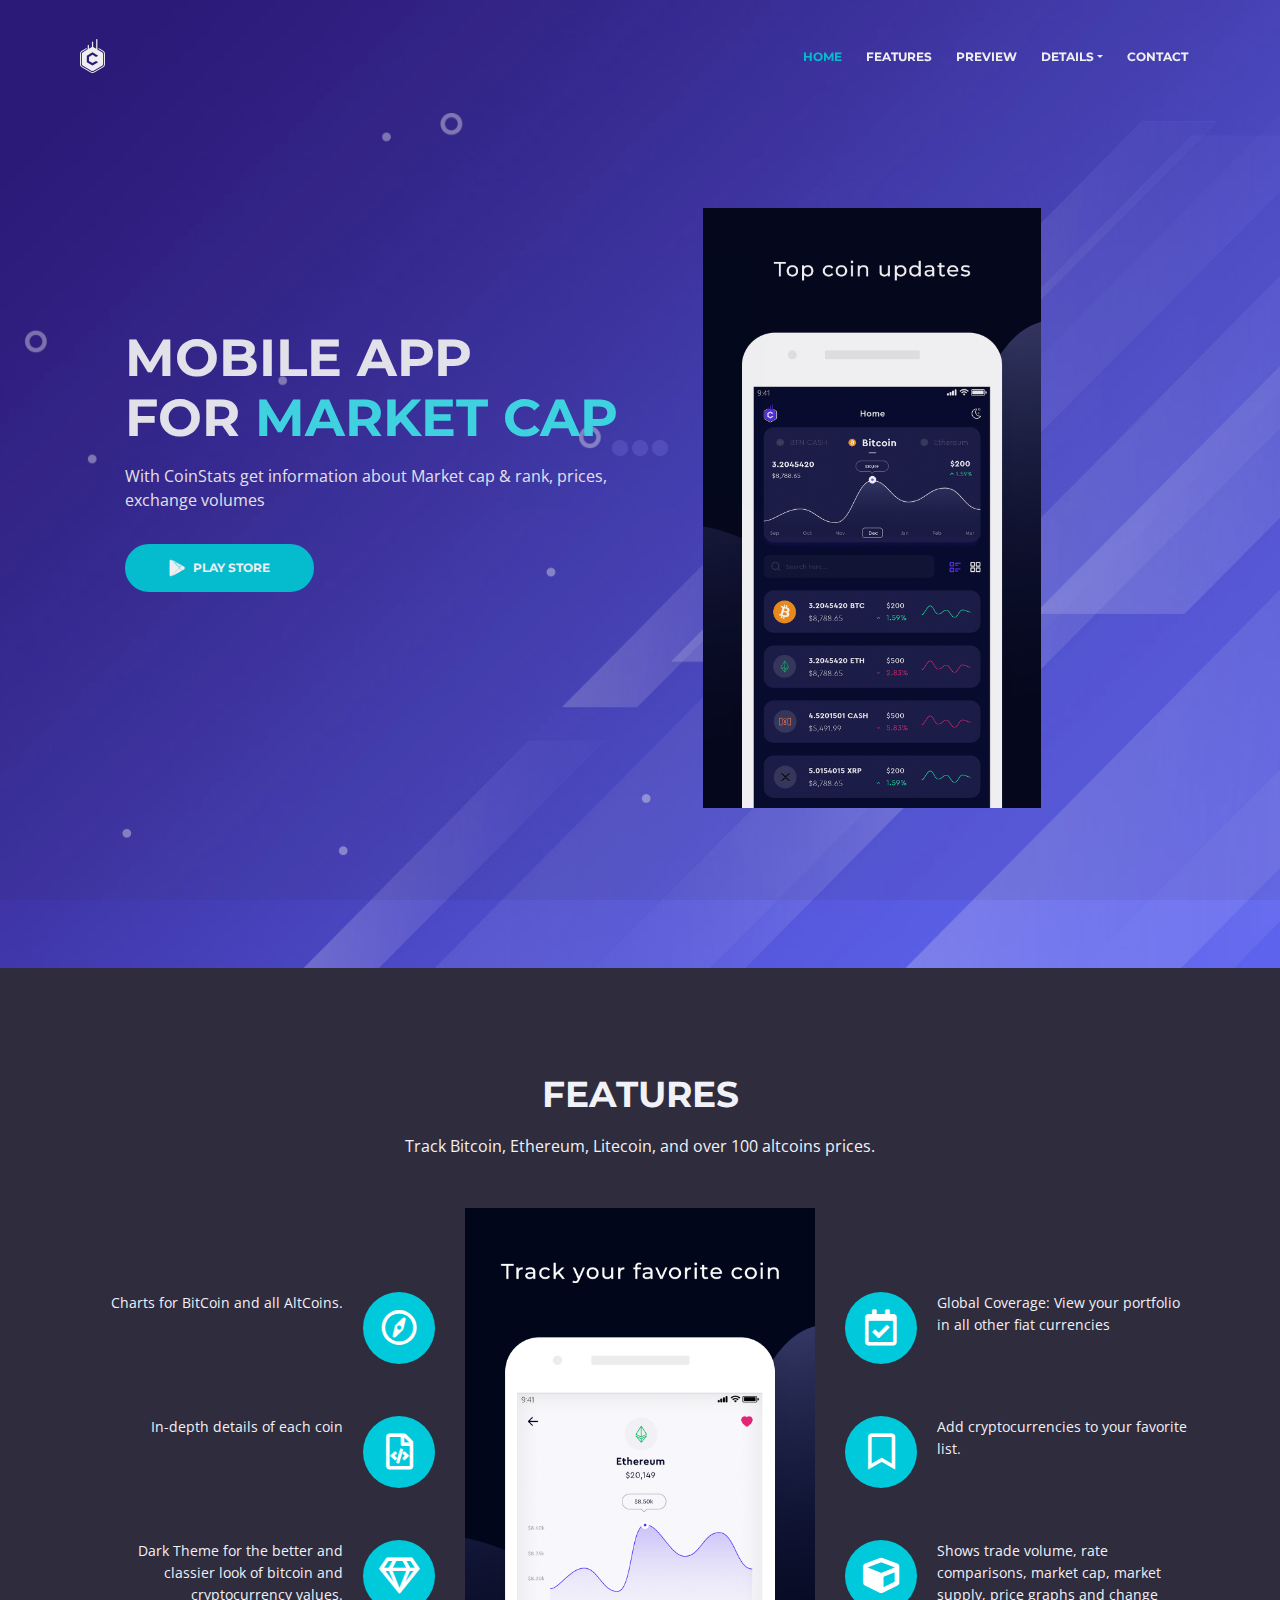
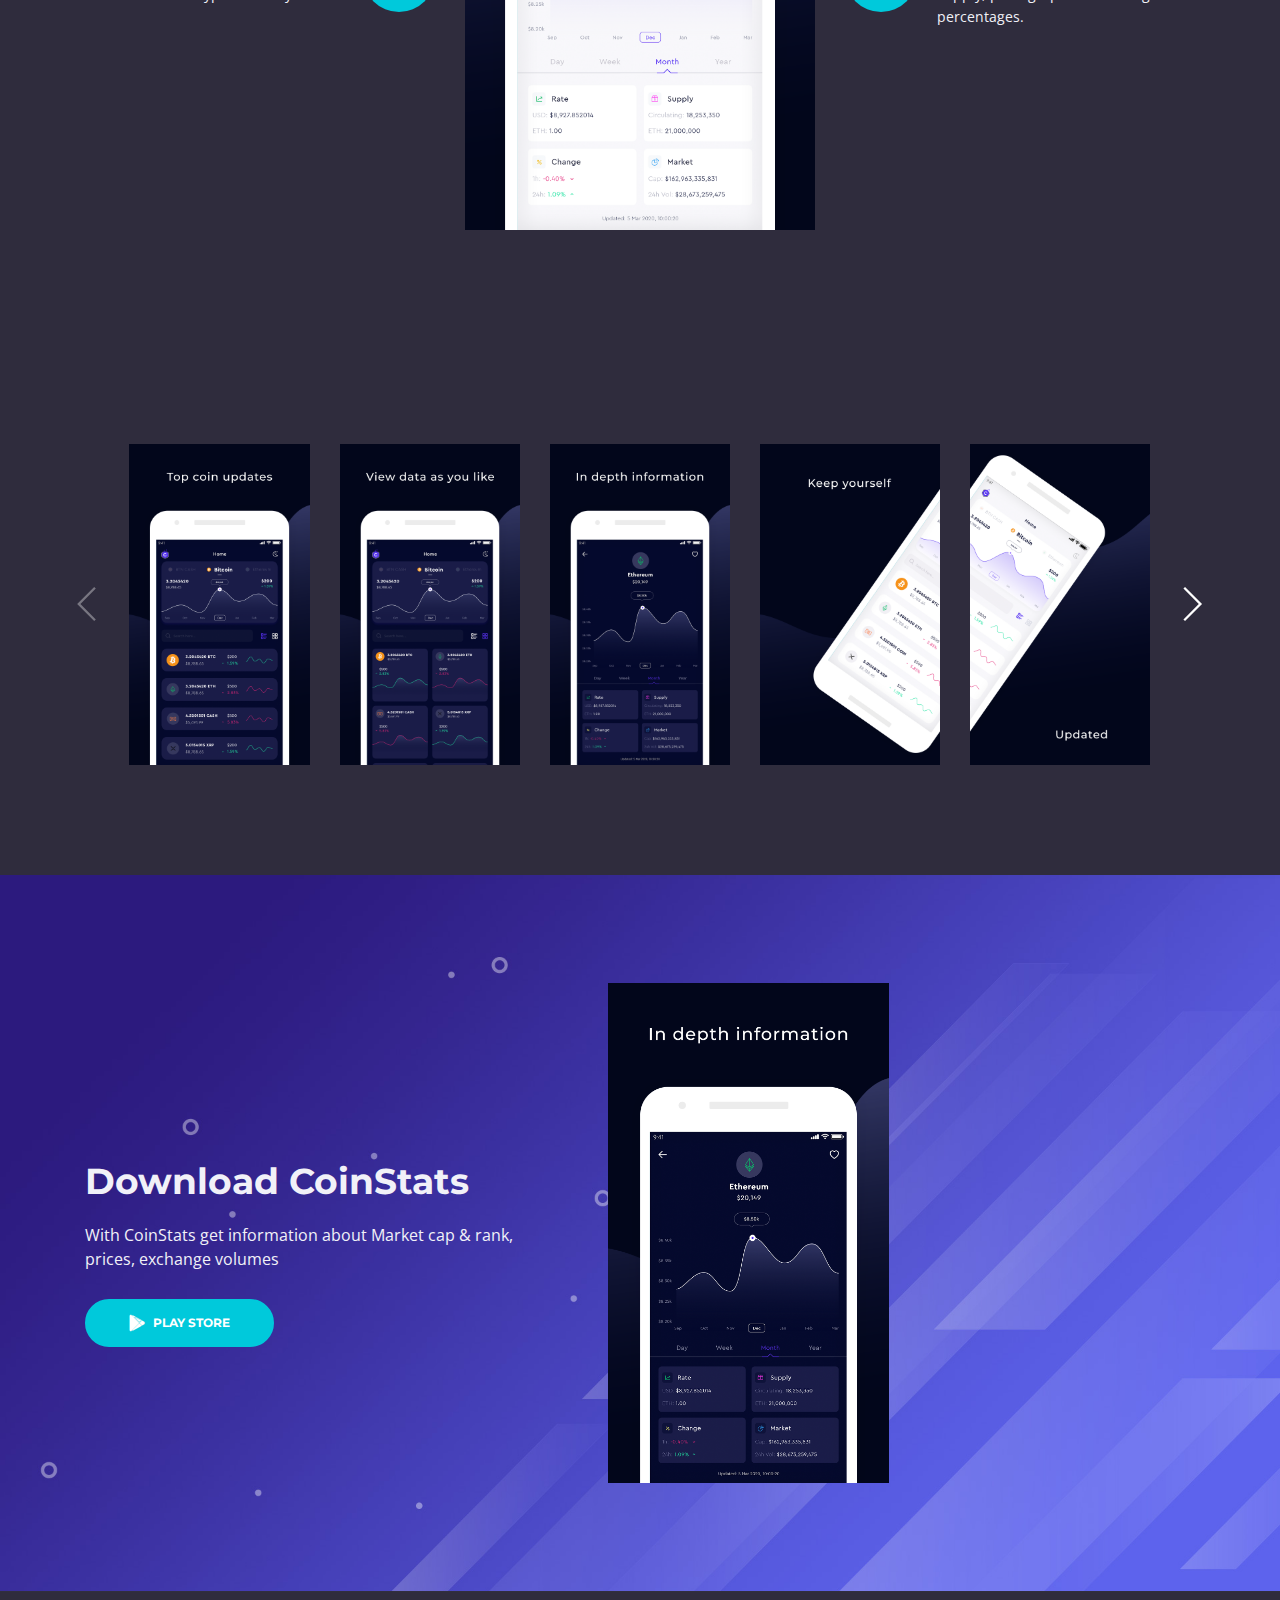
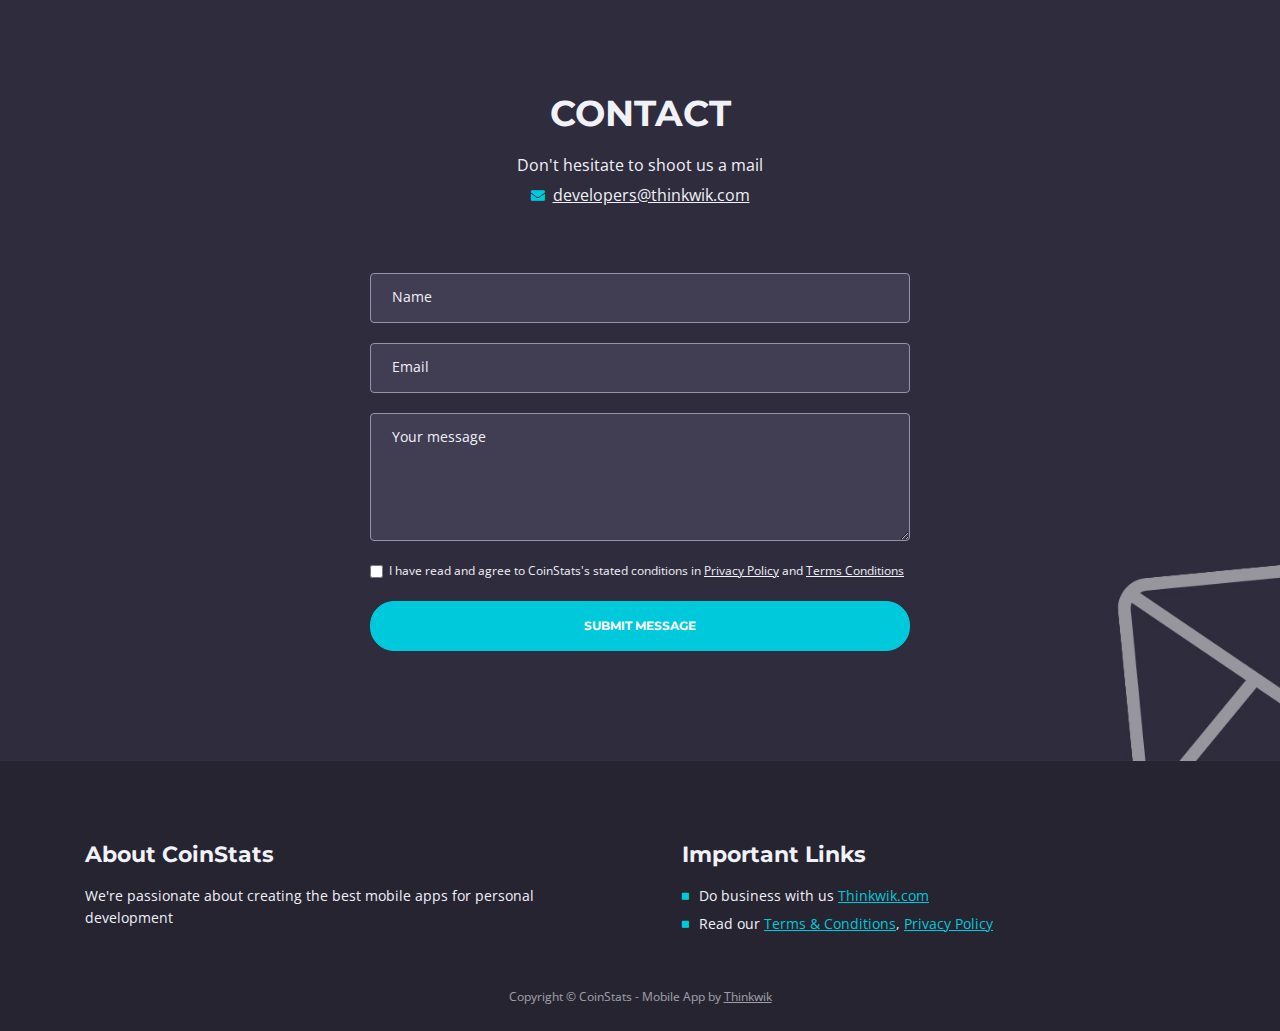
==== commit 3b687be2: "updated content" ====
--- a/index.html
+++ b/index.html
@@ -51,7 +51,7 @@
         <!-- <a class="navbar-brand logo-text page-scroll" href="index.html">CoinStats</a> -->
 
         <!-- Image Logo -->
-        <a class="navbar-brand logo-image" href="index.html"><img src="images/logo.png" alt="alternative"></a> 
+        <a class="navbar-brand logo-image" href="index.html"><img src="images/logo_.svg" alt="alternative"></a> 
         
         <!-- Mobile Menu Toggle Button -->
         <button class="navbar-toggler" type="button" data-toggle="collapse" data-target="#navbarsExampleDefault" aria-controls="navbarsExampleDefault" aria-expanded="false" aria-label="Toggle navigation">
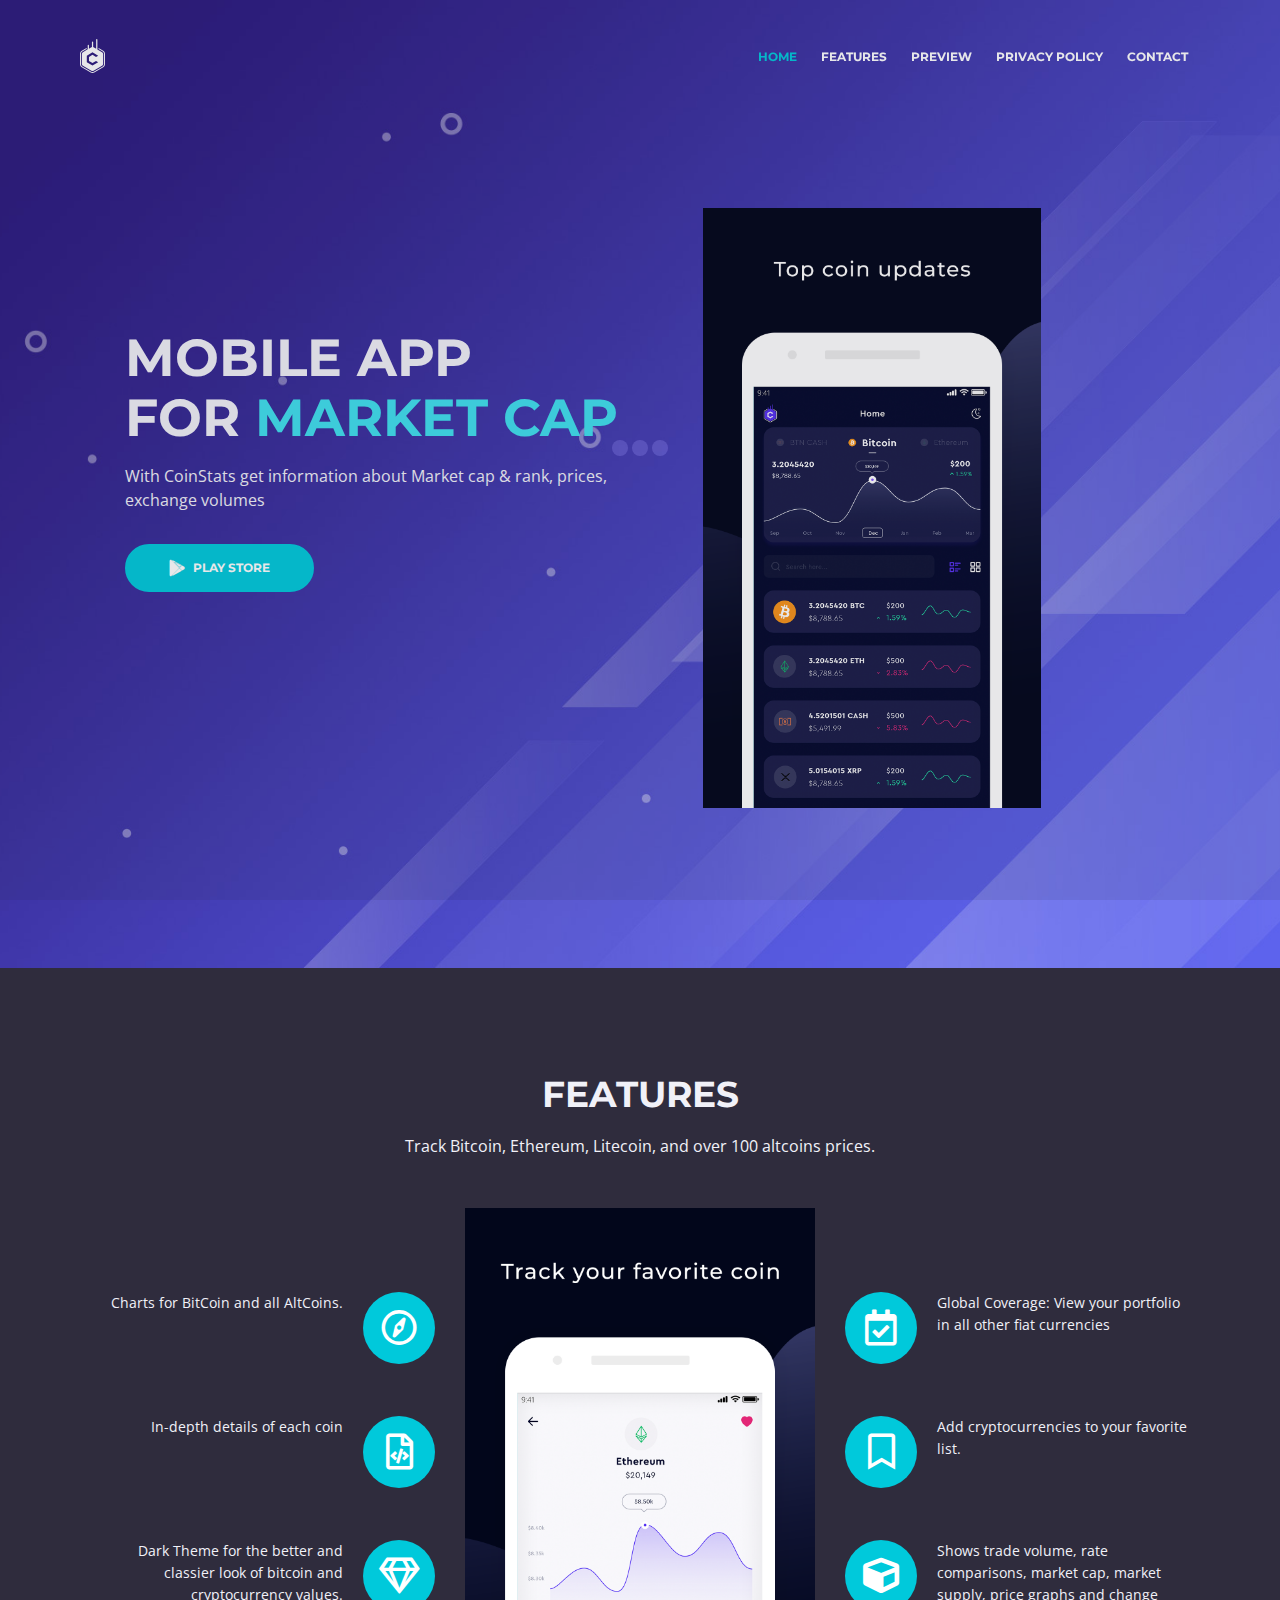
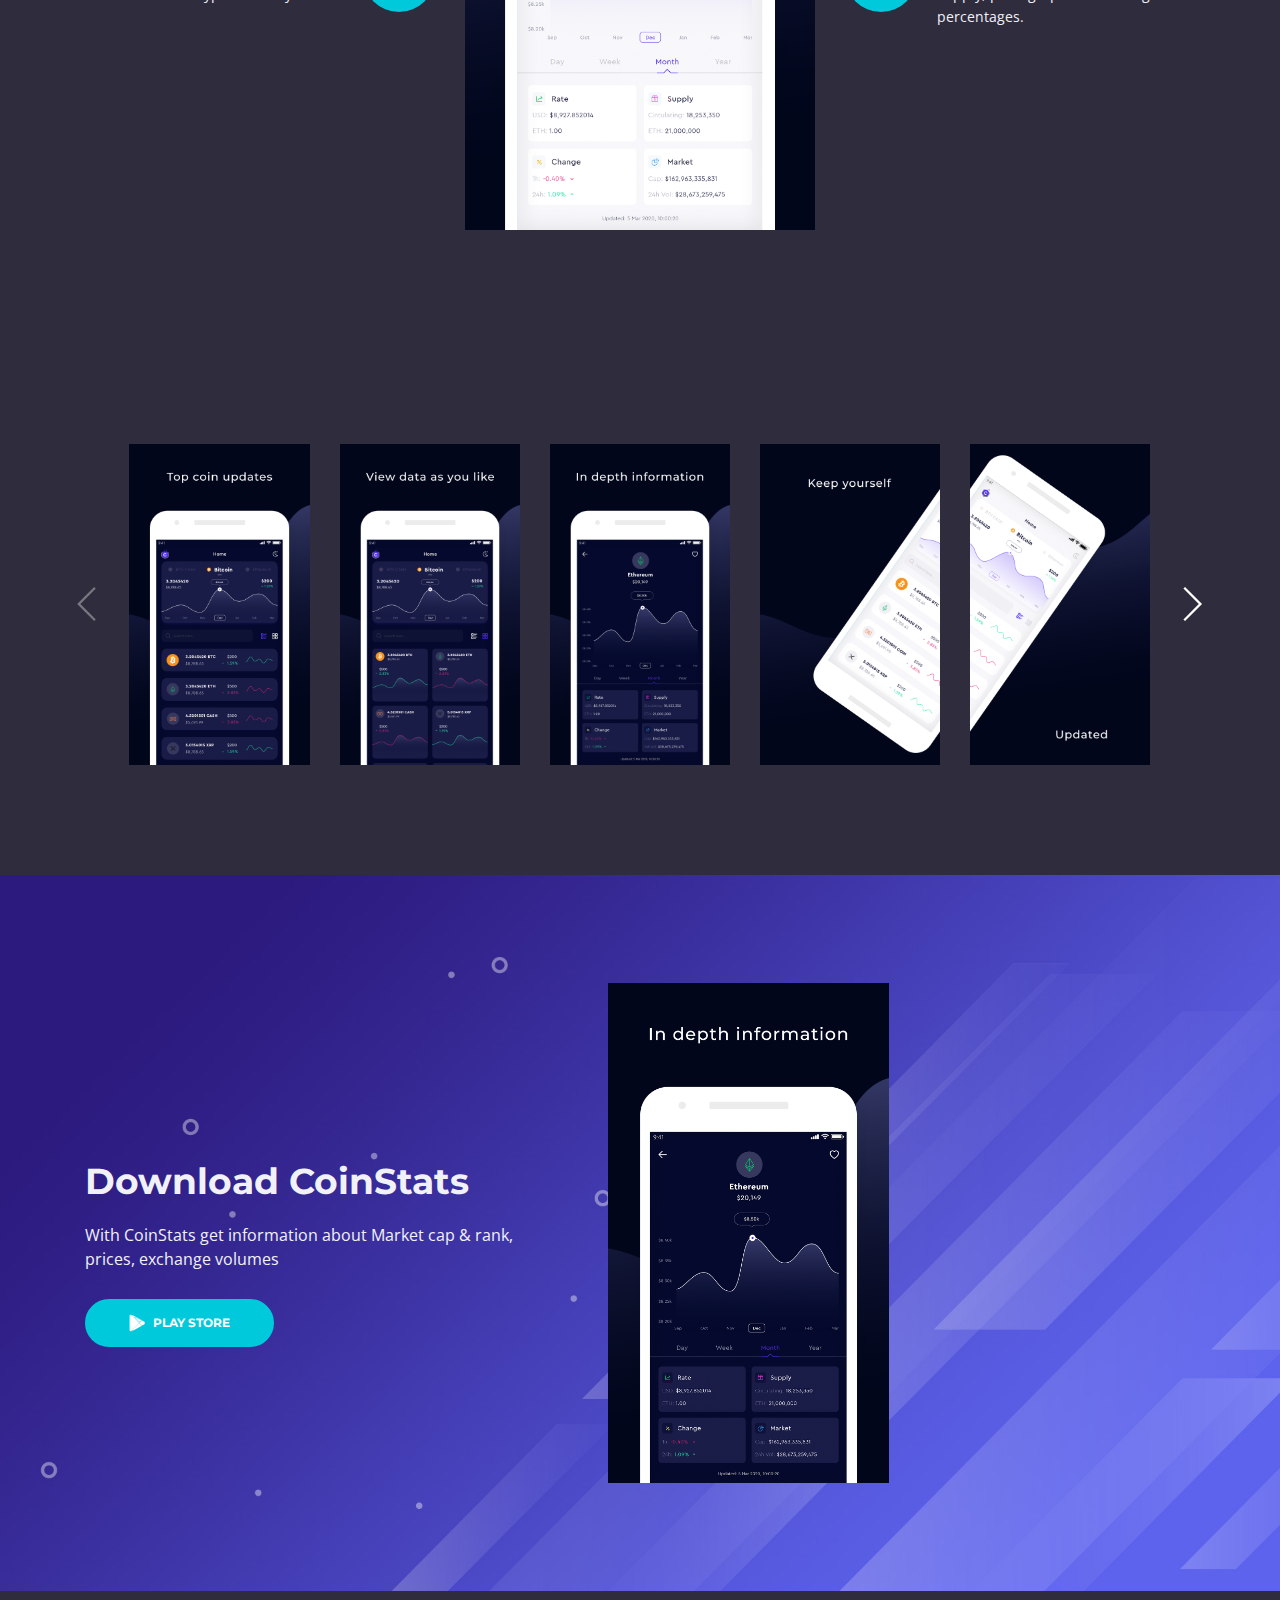
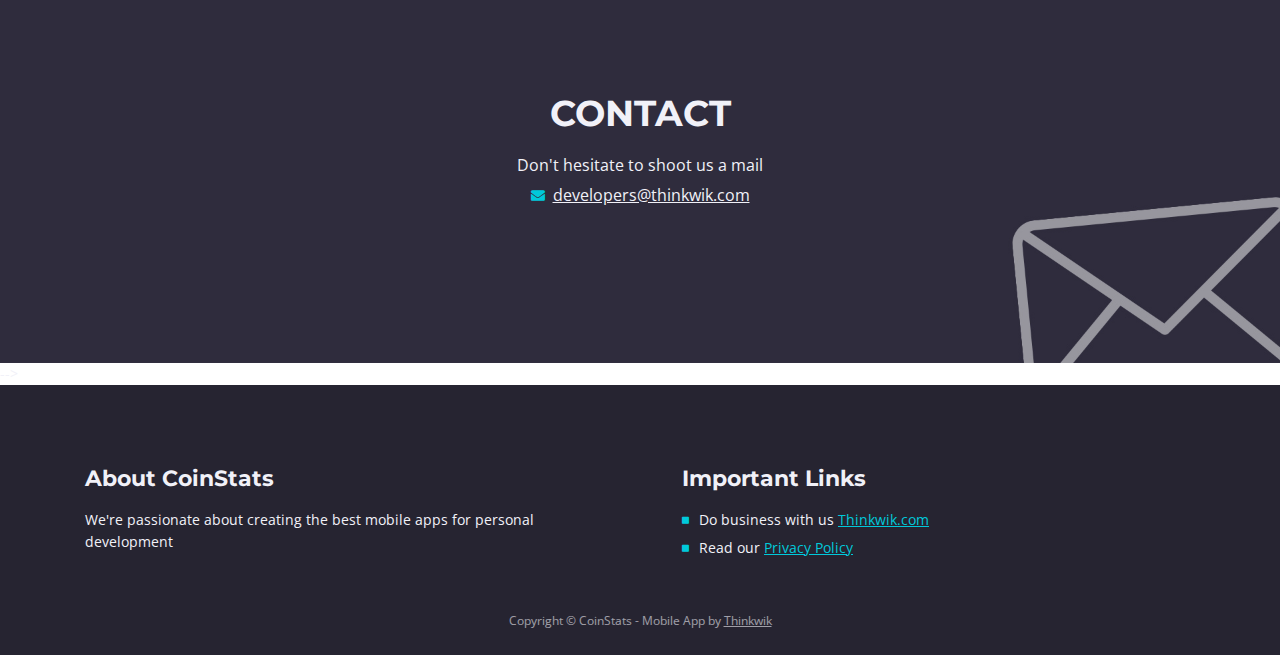
==== commit d215d73c: "Few Changes in HTML" ====
--- a/index.html
+++ b/index.html
@@ -72,15 +72,18 @@
                     <a class="nav-link page-scroll" href="#preview">PREVIEW</a>
                 </li>
 
+                <li class="nav-item">
+                    <a class="nav-link page-scroll" href="privacy-policy.html">PRIVACY POLICY</a>
+                </li>
                 <!-- Dropdown Menu -->          
-                <li class="nav-item dropdown">
+                <!-- <li class="nav-item dropdown">
                     <a class="nav-link dropdown-toggle page-scroll" href="#details" id="navbarDropdown" role="button" aria-haspopup="true" aria-expanded="false">DETAILS</a>
                     <div class="dropdown-menu" aria-labelledby="navbarDropdown">
                         <a class="dropdown-item" href="terms-conditions.html"><span class="item-text">TERMS CONDITIONS</span></a>
                         <div class="dropdown-items-divide-hr"></div>
                         <a class="dropdown-item" href="privacy-policy.html"><span class="item-text">PRIVACY POLICY</span></a>
                     </div>
-                </li>
+                </li> -->
                 <!-- end of dropdown menu -->
 
                 <li class="nav-item">
@@ -103,7 +106,7 @@
                             <h1>MOBILE APP <br>FOR <span id="js-rotating">MARKET CAP, COIN PRICE, COIN RANKS</span></h1>
                             <p class="p-large">With CoinStats get information about Market cap & rank, prices, exchange volumes</p>
                     
-                            <a class="btn-solid-lg page-scroll" href="http://play.google.com/store/apps/details?id=com.thinkwik.cryptograph"><i class="fab fa-google-play"></i>PLAY STORE</a>
+                            <a class="btn-solid-lg page-scroll" href="http://play.google.com/store/apps/details?id=com.thinkwik.cryptograph" target="_blank"><i class="fab fa-google-play"></i>PLAY STORE</a>
                         </div>
                     </div> <!-- end of col -->
                     <div class="col-lg-6">
@@ -358,10 +361,10 @@
                     </ul>
                 </div> <!-- end of col -->
             </div> <!-- end of row -->
-            <div class="row">
+            <!-- <div class="row">
                 <div class="col-lg-6 offset-lg-3">
                     
-                    <!-- Contact Form -->
+                    
                     <form id="contactForm" data-toggle="validator" data-focus="false">
                         <div class="form-group">
                             <input type="text" class="form-control-input" id="cname" required>
@@ -392,7 +395,7 @@
                     <!-- end of contact form -->
 
                 </div> <!-- end of col -->
-            </div> <!-- end of row -->
+            </div> -->
         </div> <!-- end of container -->
     </div> <!-- end of form -->
     <!-- end of contact -->
@@ -418,7 +421,7 @@
                             </li>
                             <li class="media">
                                 <i class="fas fa-square"></i>
-                                <div class="media-body">Read our <a class="turquoise" href="terms-conditions.html">Terms & Conditions</a>, <a class="turquoise" href="privacy-policy.html">Privacy Policy</a></div>
+                                <div class="media-body">Read our <a class="turquoise" href="privacy-policy.html">Privacy Policy</a></div>
                             </li>
                         </ul>
                     </div>
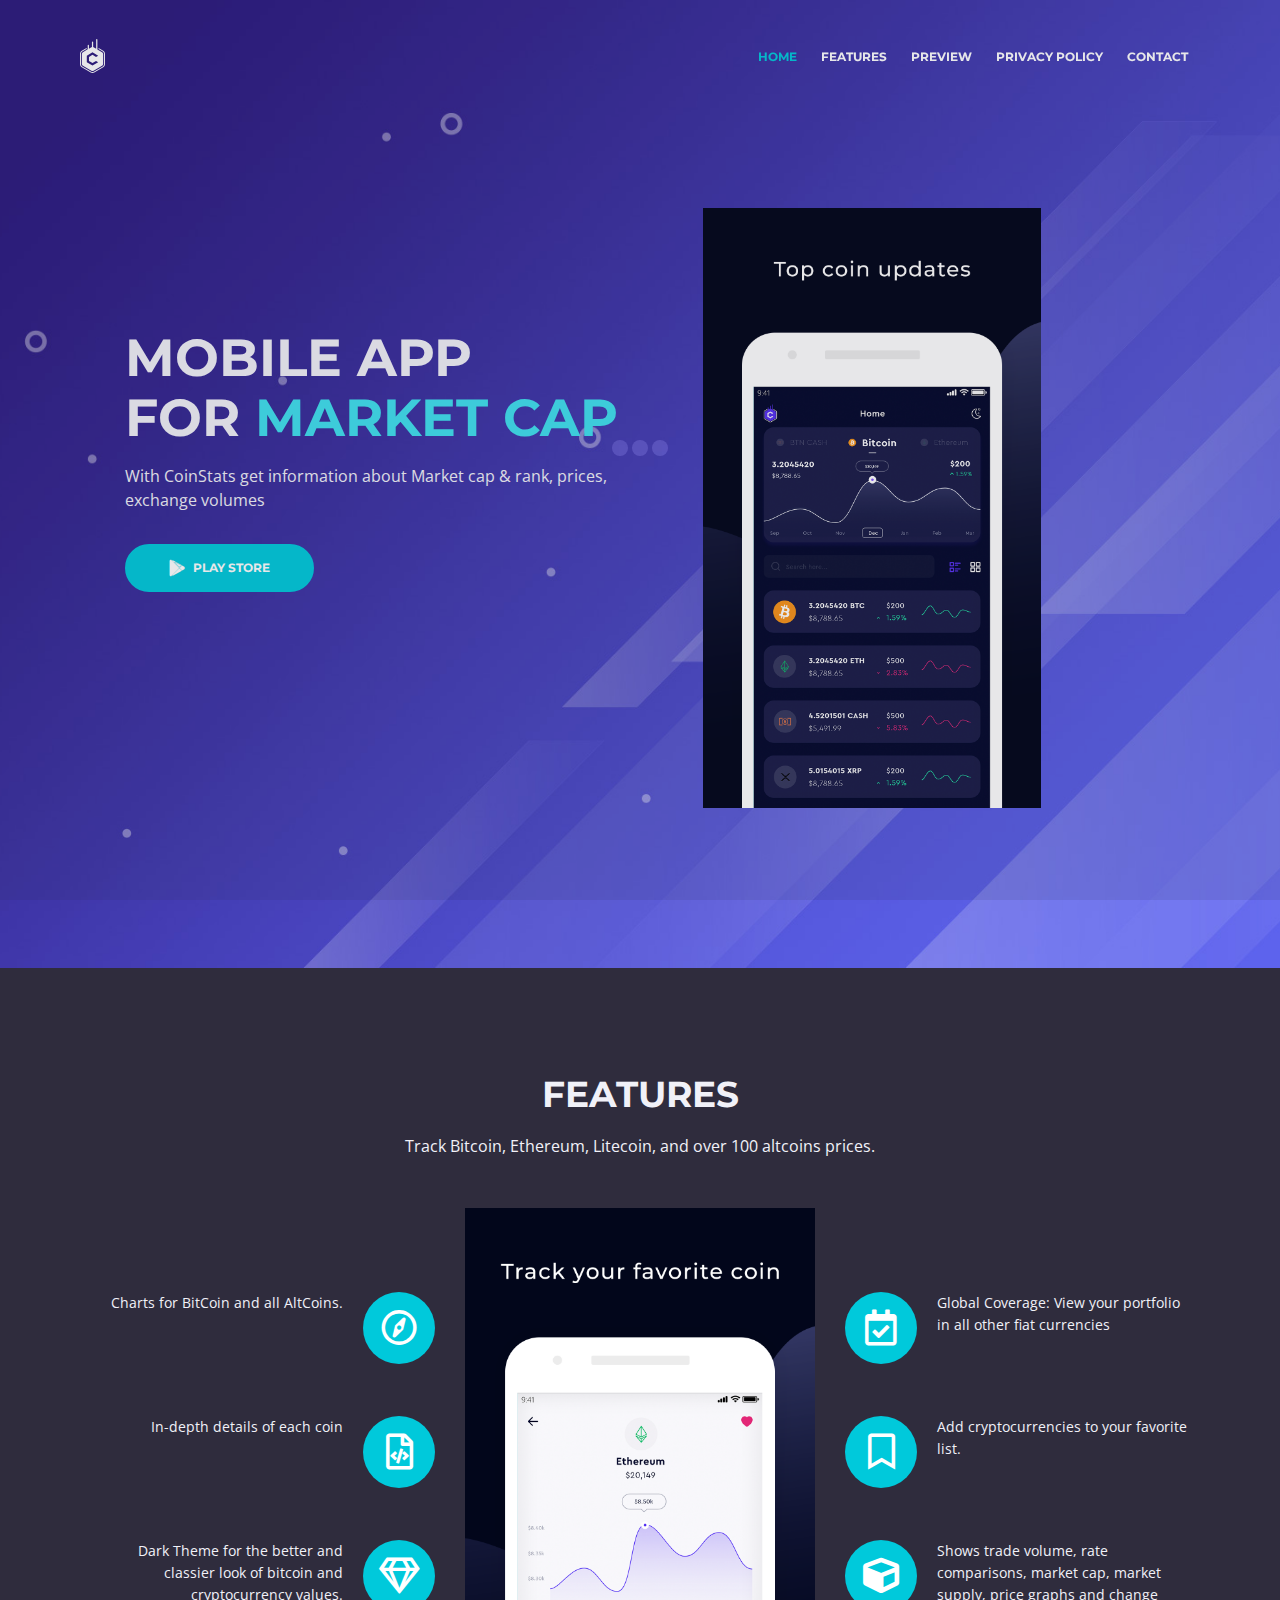
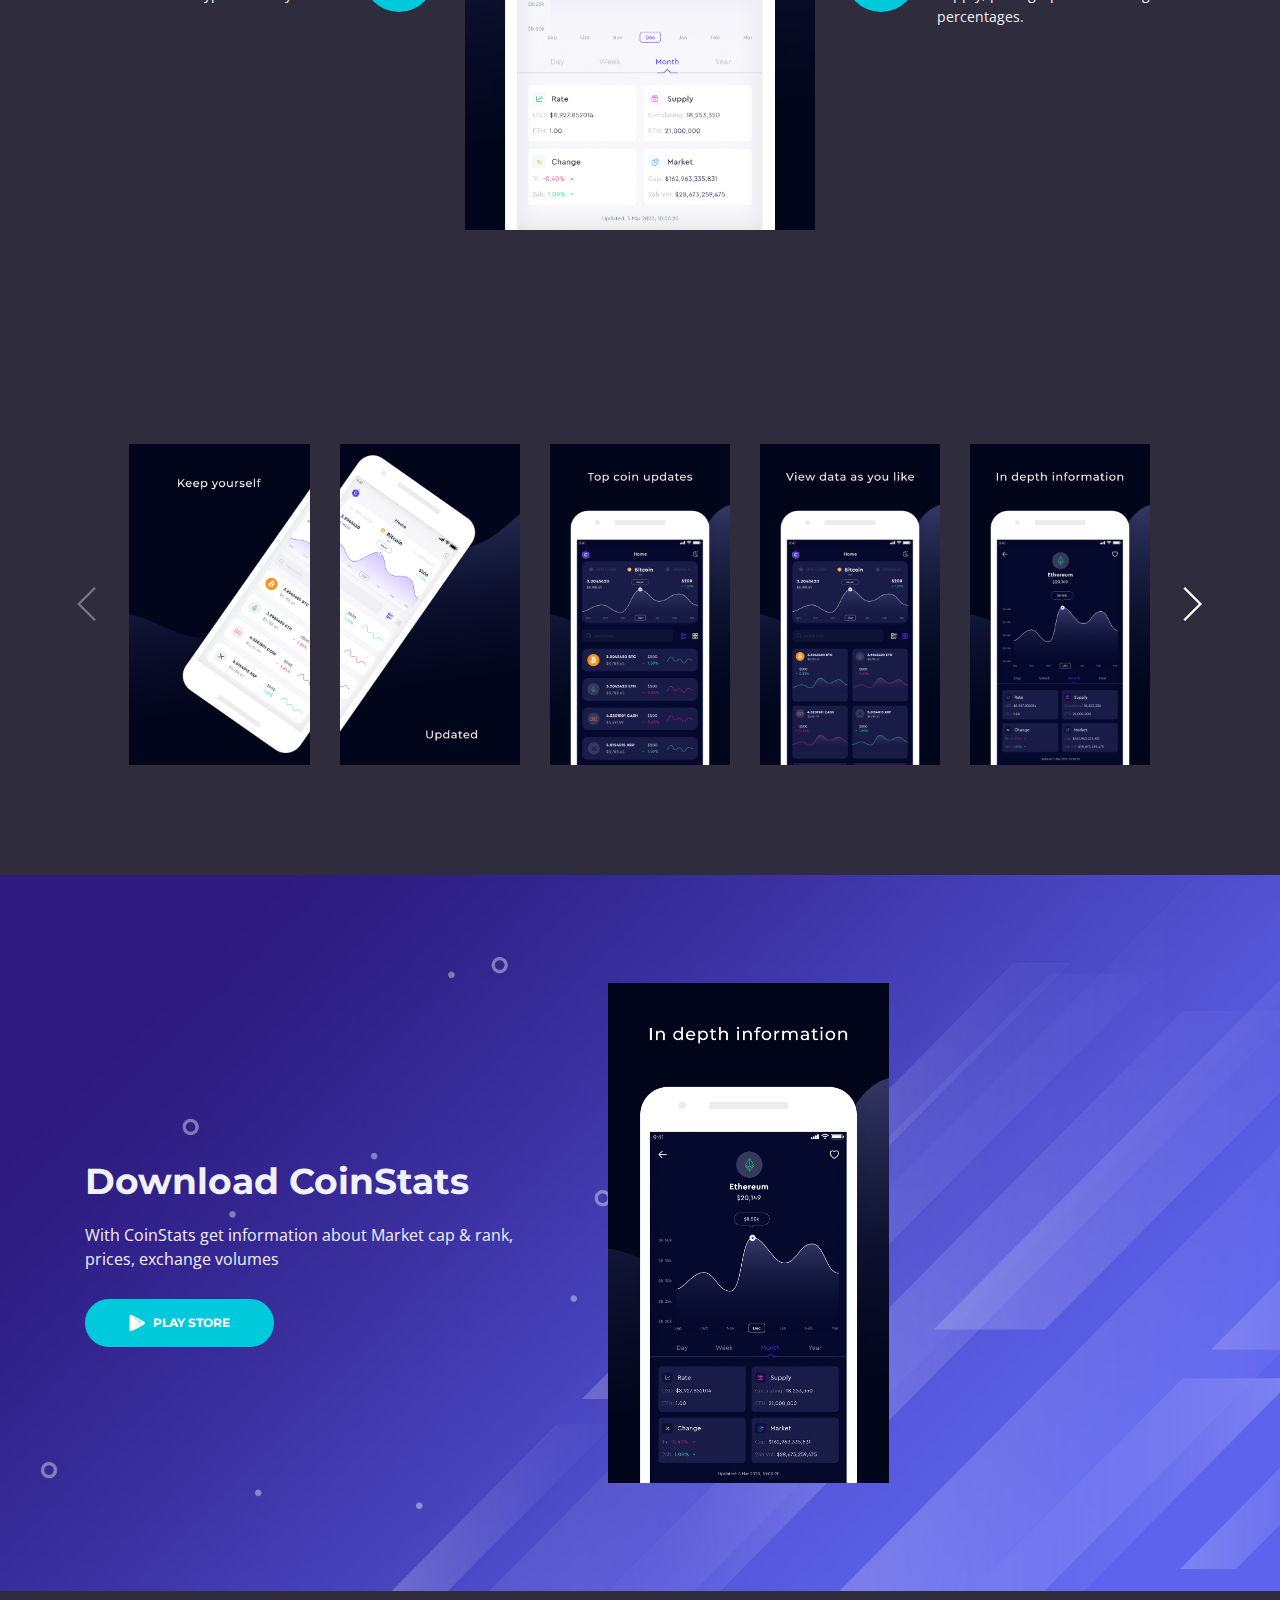
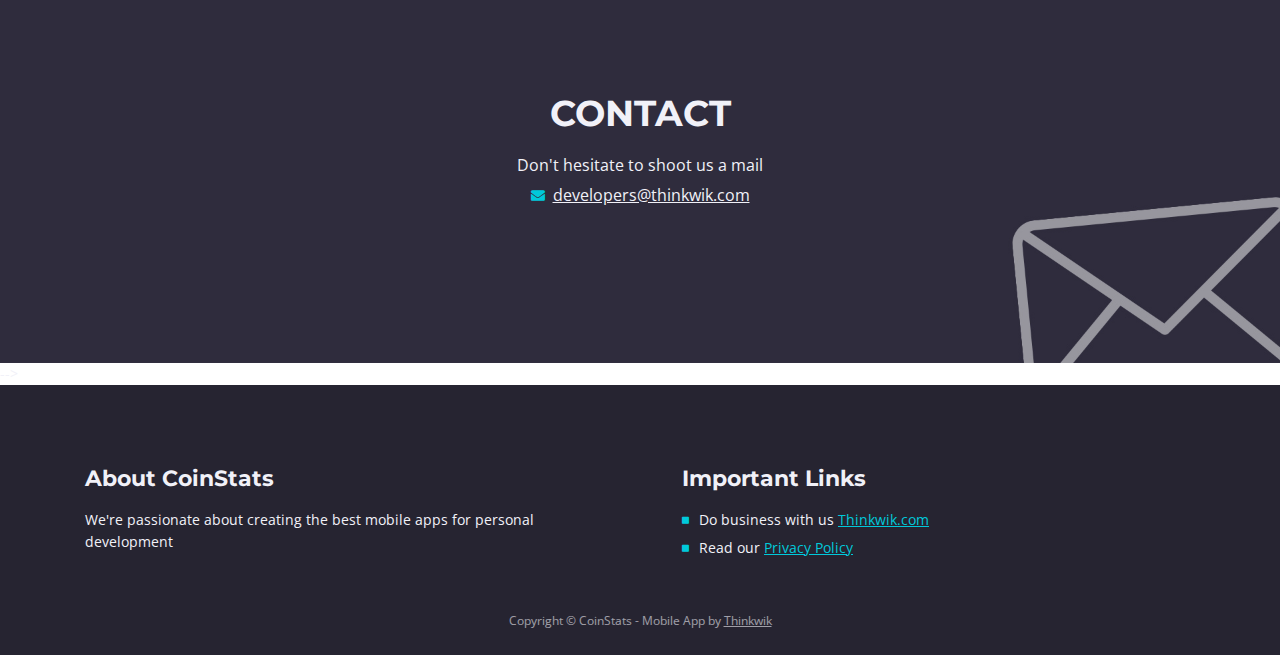
==== commit 114644fd: "Change in Screenshot order" ====
--- a/index.html
+++ b/index.html
@@ -130,9 +130,6 @@
                 </div> <!-- end of col -->
             </div> <!-- end of row -->
             <div class="row">
-
-           
-
                 <!-- Tabs Content-->
                 <div class="tab-content" id="CoinStatsTabsContent">
                     
@@ -221,11 +218,6 @@
                         </div> <!-- end of container -->
                     </div> <!-- end of tab-pane -->
                     <!-- end of tab -->
-
-         
-
-            
-
                 </div> <!-- end of tab-content -->
                 <!-- end of tabs content -->
 
@@ -234,11 +226,8 @@
     </div> <!-- end of tabs -->
     <!-- end of features -->
 
-
-
-
     <!-- Screenshots -->
-    <div class="slider-2">
+    <div class="slider-2" id="preview">
         <div class="container">
             <div class="row">
                 <div class="col-lg-12">
@@ -250,6 +239,22 @@
                                 
                                 <!-- Slide -->
                                 <div class="swiper-slide">
+                                    <a href="images/4.png" class="popup-link" data-effect="fadeIn">
+                                        <img class="img-fluid" src="images/4.png" alt="alternative">
+                                    </a>
+                                </div>
+                                <!-- end of slide -->
+
+                                <!-- Slide -->
+                                <div class="swiper-slide">
+                                    <a href="images/5.png" class="popup-link" data-effect="fadeIn">
+                                        <img class="img-fluid" src="images/5.png" alt="alternative">
+                                    </a>
+                                </div>
+                                <!-- end of slide -->
+
+                                <!-- Slide -->
+                                <div class="swiper-slide">
                                     <a href="images/1.png" class="popup-link" data-effect="fadeIn">
                                         <img class="img-fluid" src="images/1.png" alt="alternative">
                                     </a>
@@ -270,23 +275,7 @@
                                         <img class="img-fluid" src="images/3.png" alt="alternative">
                                     </a>
                                 </div>
-                                <!-- end of slide -->
-
-                                <!-- Slide -->
-                                <div class="swiper-slide">
-                                    <a href="images/4.png" class="popup-link" data-effect="fadeIn">
-                                        <img class="img-fluid" src="images/4.png" alt="alternative">
-                                    </a>
-                                </div>
-                                <!-- end of slide -->
-
-                                <!-- Slide -->
-                                <div class="swiper-slide">
-                                    <a href="images/5.png" class="popup-link" data-effect="fadeIn">
-                                        <img class="img-fluid" src="images/5.png" alt="alternative">
-                                    </a>
-                                </div>
-                                <!-- end of slide -->
+                                <!-- end of slide -->                                
                                 
                                 <!-- Slide -->
                                 <div class="swiper-slide">
@@ -302,12 +291,7 @@
                                         <img class="img-fluid" src="images/7.png" alt="alternative">
                                     </a>
                                 </div>
-                                <!-- end of slide -->
-
-                            
-
-                              
-                                
+                                <!-- end of slide -->                        
                             </div> <!-- end of swiper-wrapper -->
 
                             <!-- Add Arrows -->
